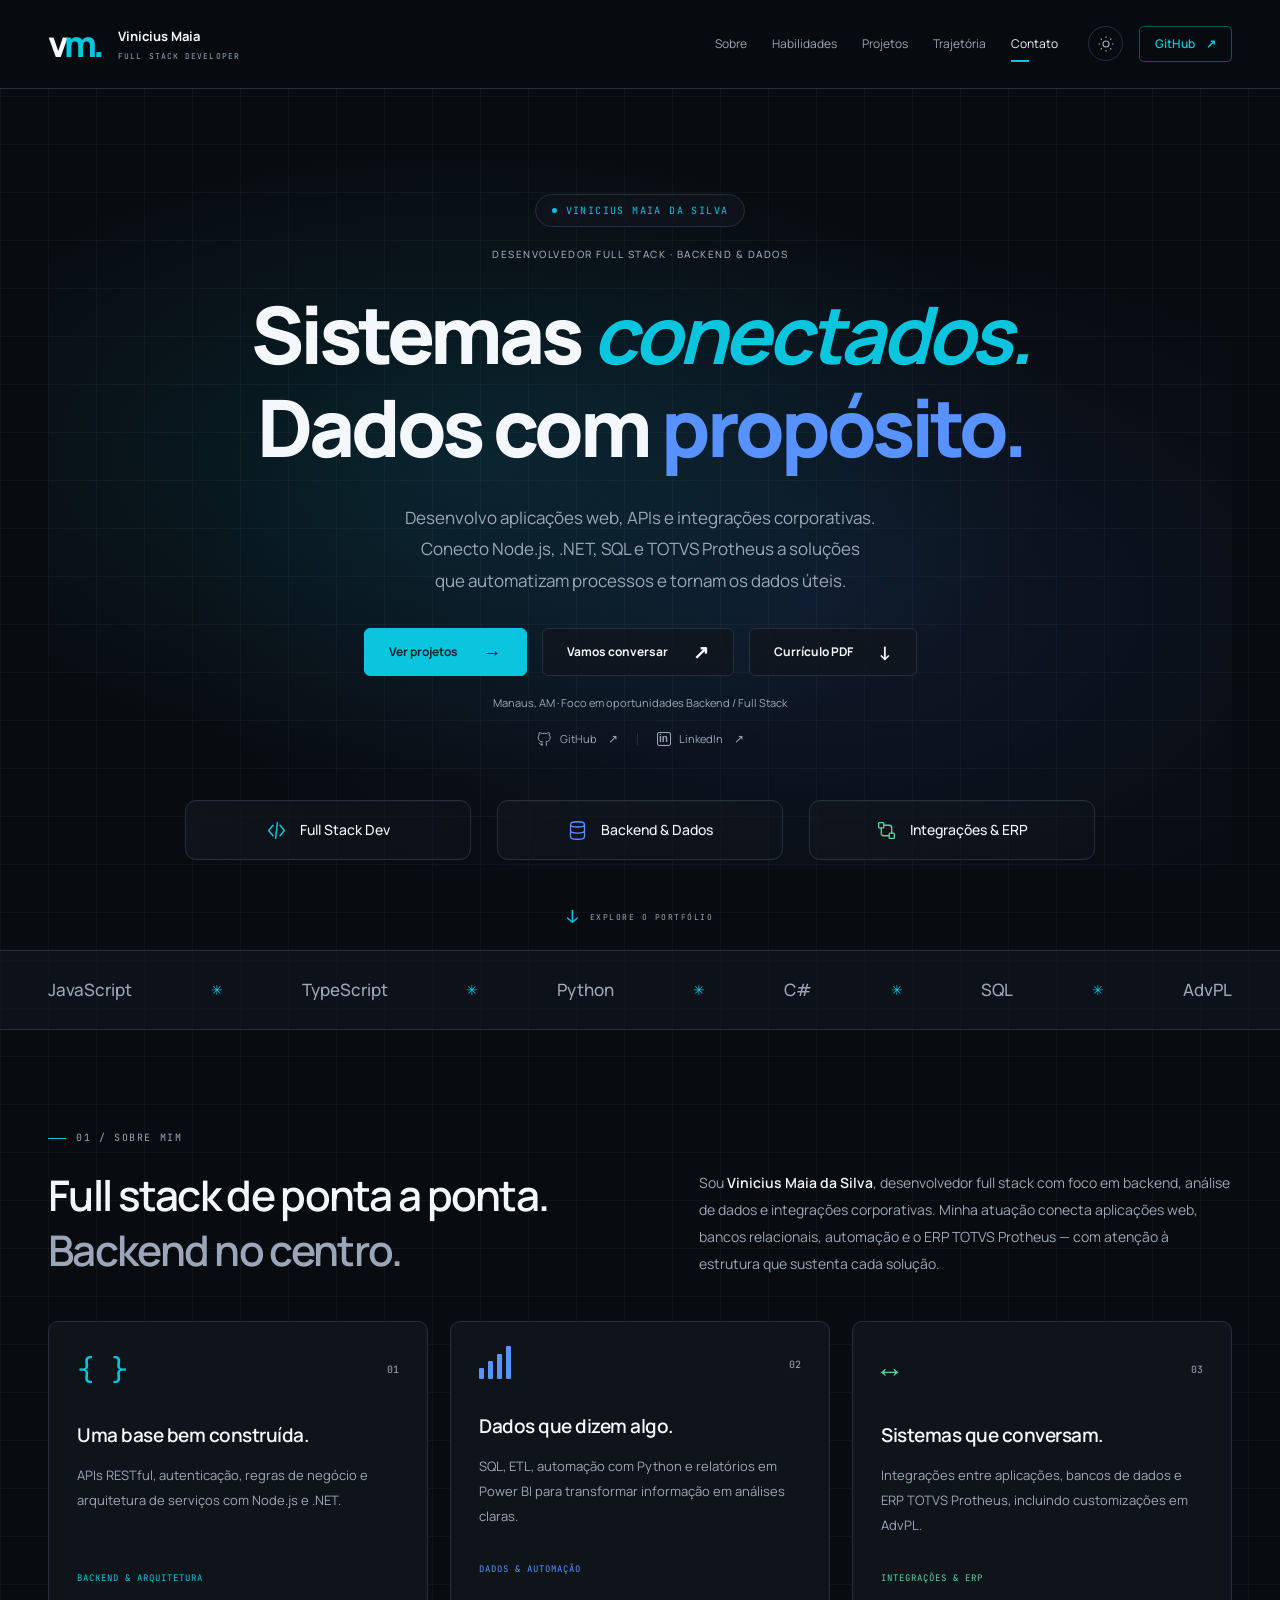
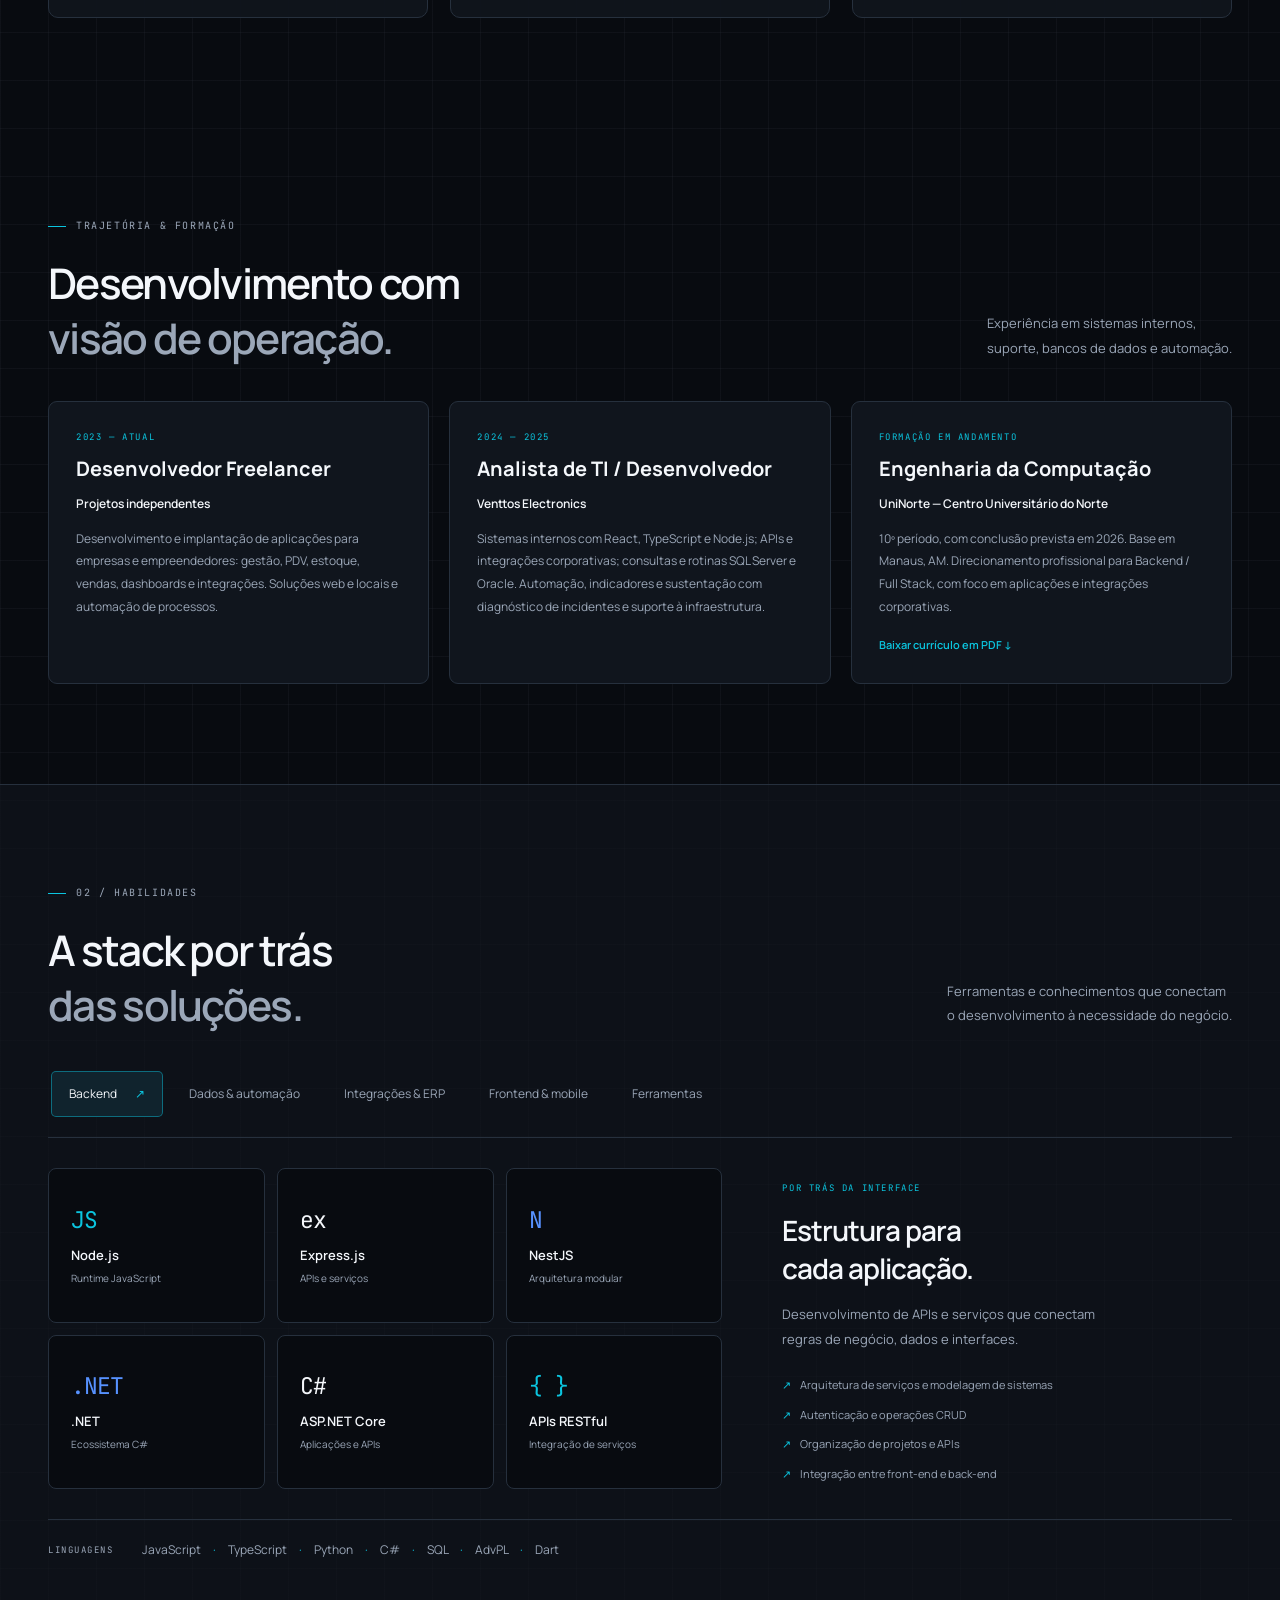
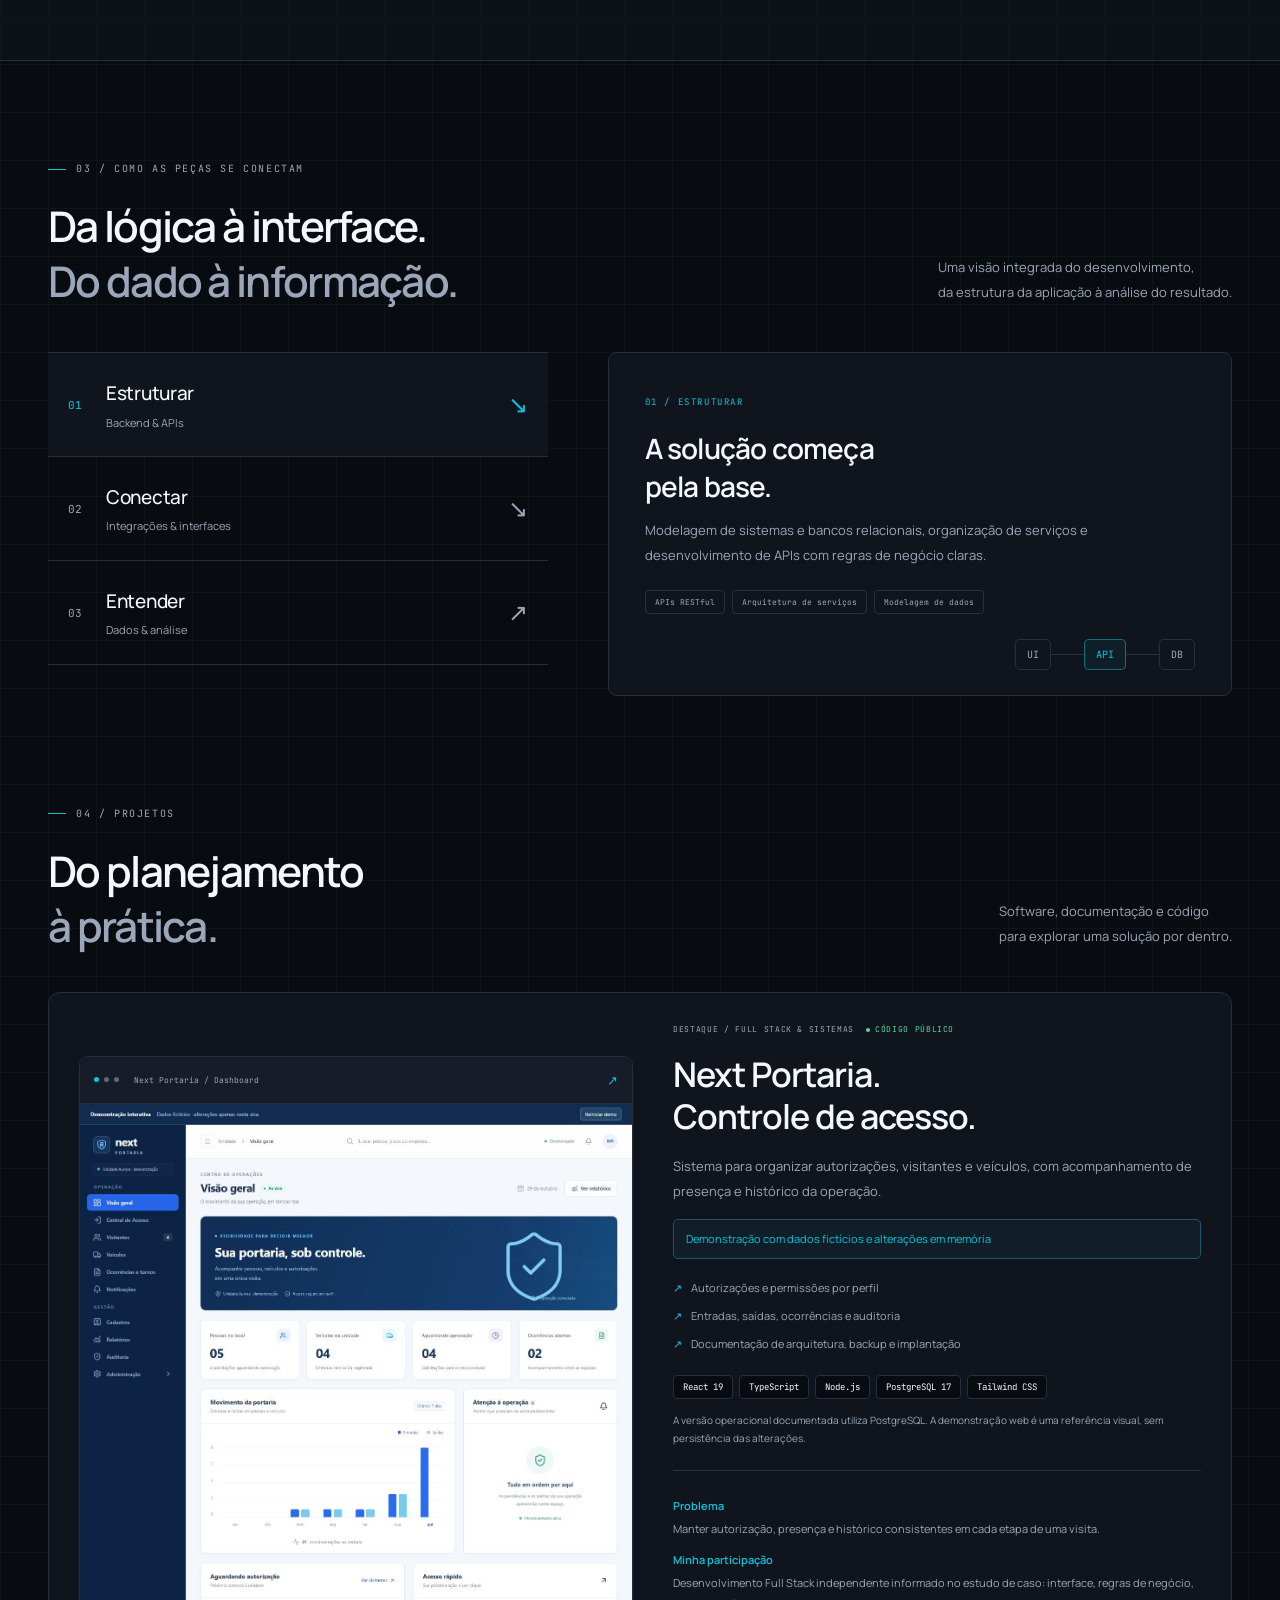
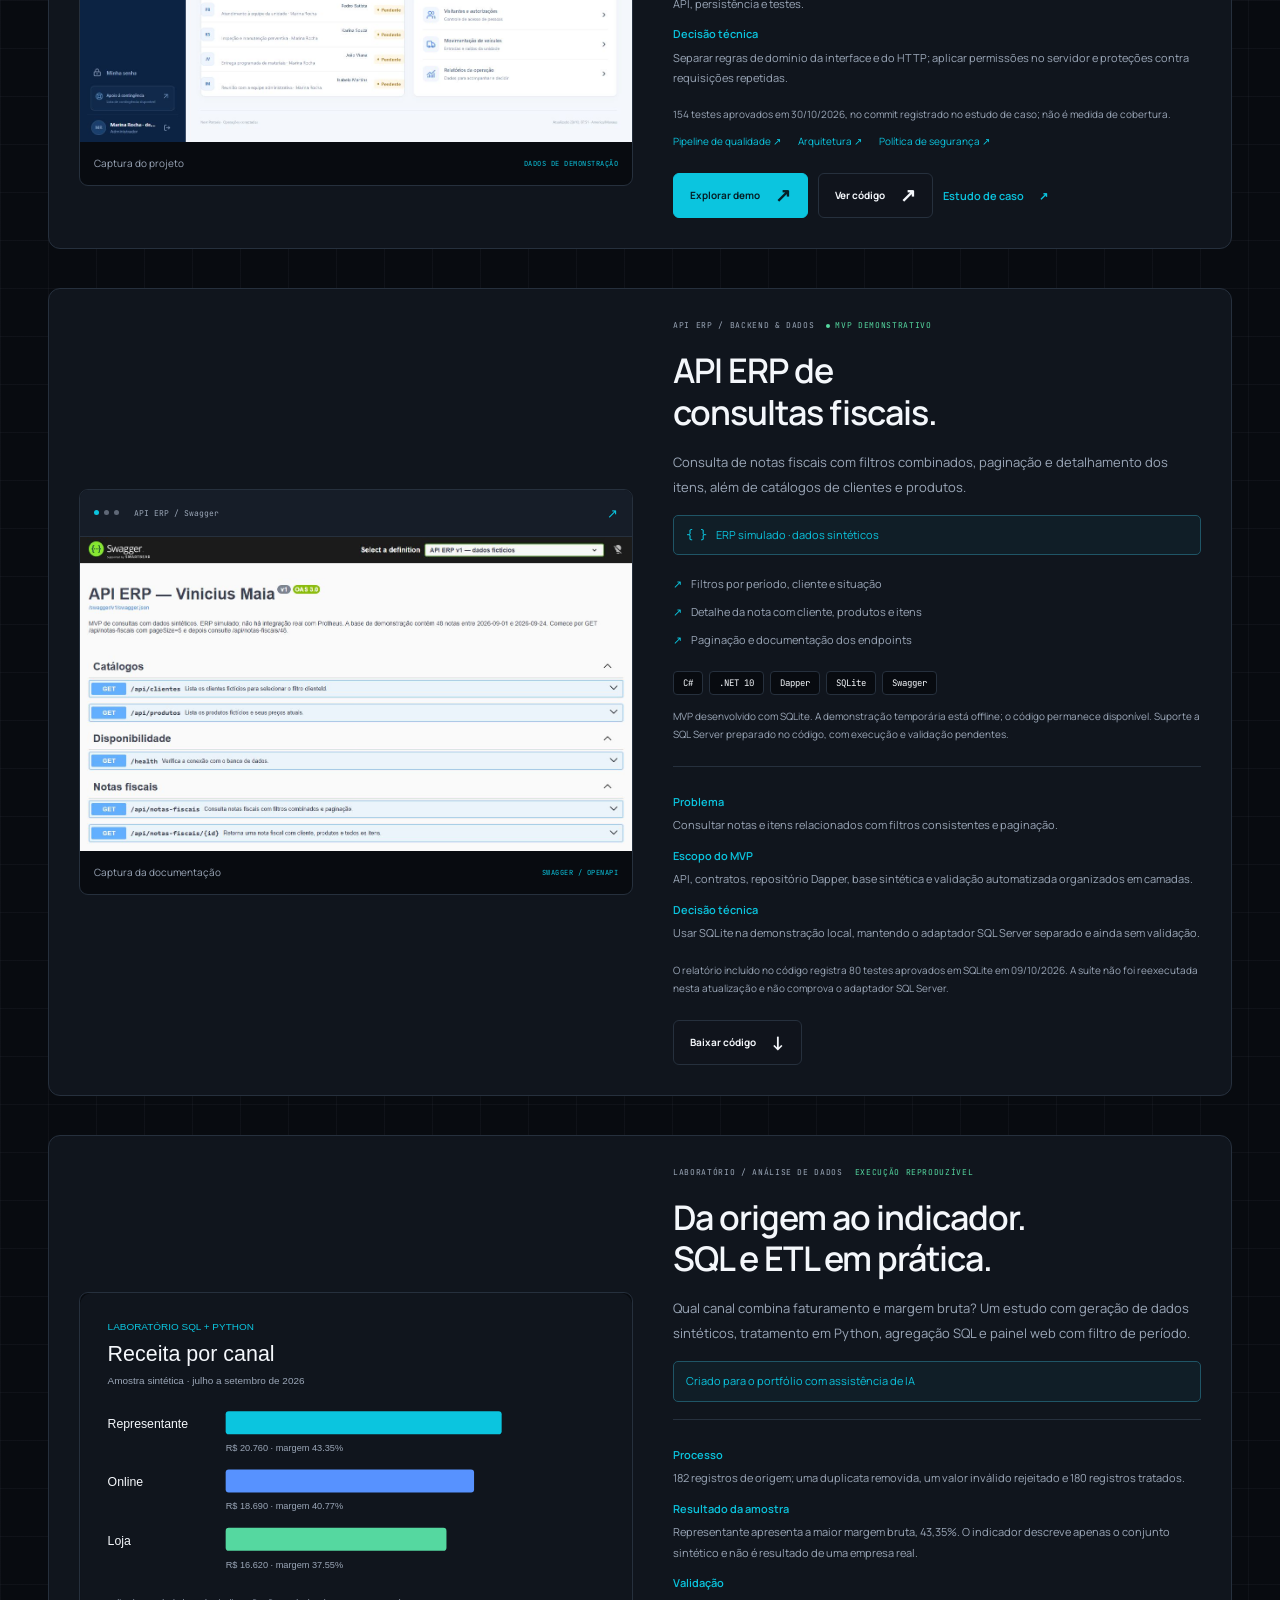
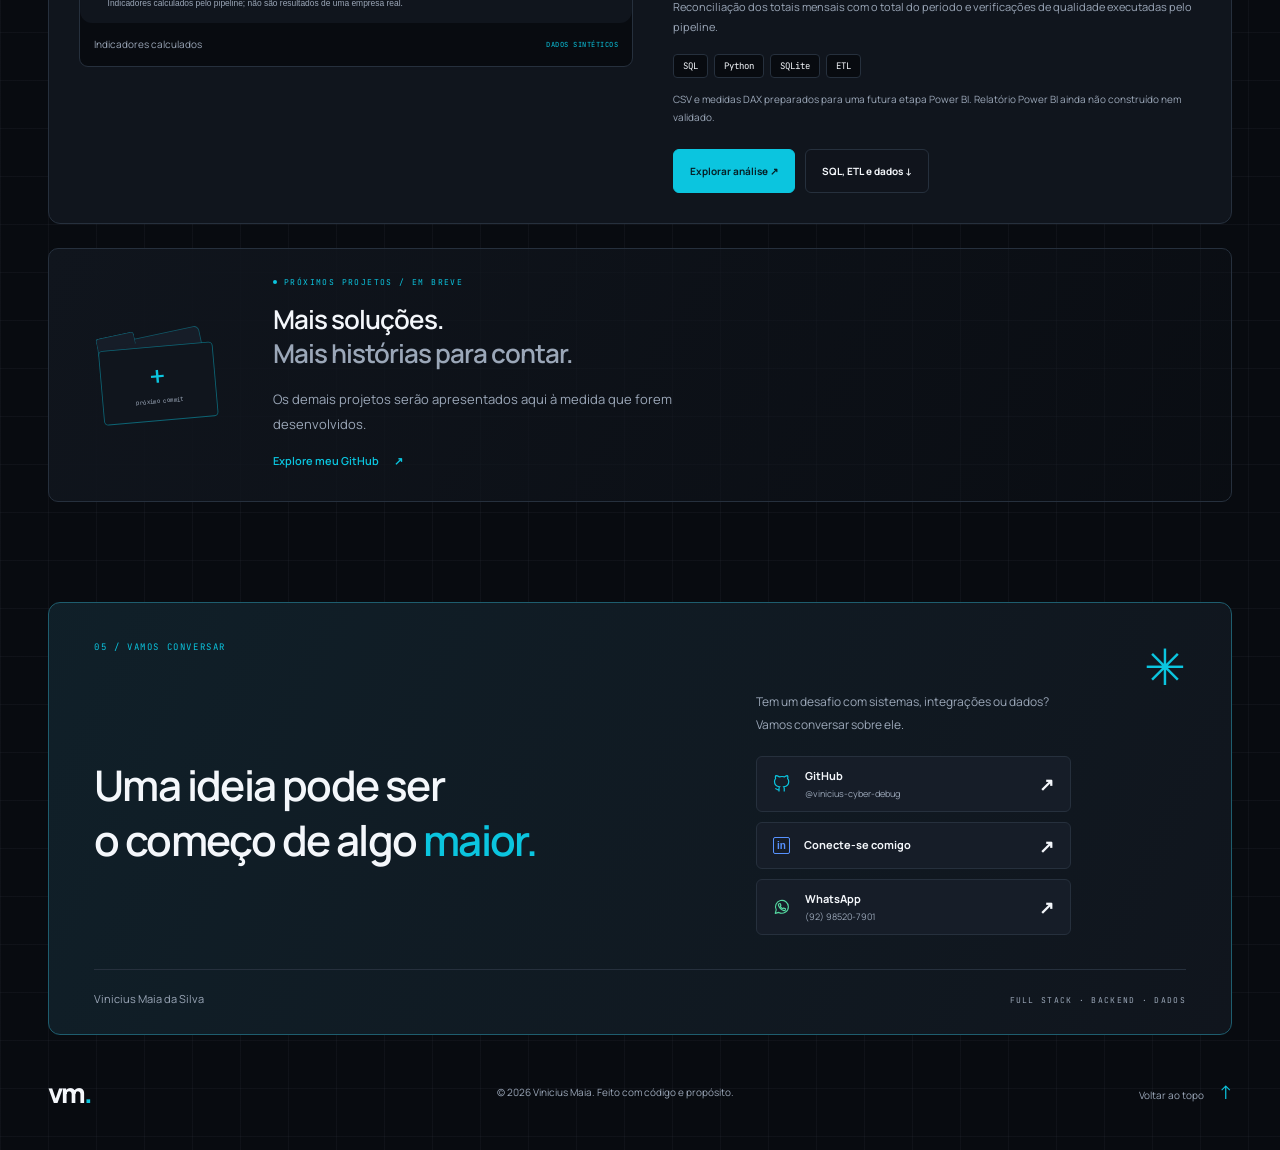
==== index.html @ 98445a64 "Publica portfólio Backend e Full Stack com currículo e laboratório SQL" ====
<!doctype html>
<html lang="pt-BR" data-theme="dark">
<head>
  <meta charset="utf-8">
  <meta name="viewport" content="width=device-width, initial-scale=1">
  <meta name="theme-color" content="#080b10">
  <meta name="description" content="Vinicius Maia da Silva — desenvolvedor full stack com foco em backend, análise de dados, automação e integração com TOTVS Protheus.">
  <meta property="og:title" content="Vinicius Maia — Full Stack, Backend & Dados">
  <meta property="og:description" content="Backend sólido. Dados com propósito. Conheça minhas habilidades em desenvolvimento, automação e integração de sistemas.">
  <meta property="og:type" content="website">
  <title>Vinicius Maia — Full Stack & Dados</title>
  <link rel="icon" type="image/svg+xml" href="favicon.svg">
  <link rel="stylesheet" href="styles.css">
  <script src="app.js" defer></script>
</head>
<body>
  <a class="skip-link" href="#conteudo">Pular para o conteúdo</a>
  <header class="header">
    <div class="header-inner container">
      <a href="#inicio" class="brand" aria-label="Vinicius Maia — início"><span class="brand-mark">v<span>m</span><i>.</i></span><span class="brand-text">Vinicius Maia<span>FULL STACK DEVELOPER</span></span></a>
      <nav id="navigation" class="nav" aria-label="Navegação principal">
        <a href="#sobre">Sobre</a><a href="#habilidades">Habilidades</a><a href="#projetos">Projetos</a><a href="#trajetoria">Trajetória</a><a href="#contato">Contato</a>
      </nav>
      <div class="header-actions">
        <button class="theme-toggle" id="theme-toggle" aria-label="Ativar tema claro" title="Alternar tema"><svg viewBox="0 0 24 24" fill="none" stroke="currentColor" stroke-width="1.5" aria-hidden="true"><circle cx="12" cy="12" r="4"/><path d="M12 2v2m0 16v2M2 12h2m16 0h2M4.93 4.93l1.42 1.42m11.3 11.3 1.42 1.42M4.93 19.07l1.42-1.42m11.3-11.3 1.42-1.42"/></svg></button>
        <a href="https://github.com/vinicius-cyber-debug" class="header-contact" target="_blank" rel="noopener noreferrer">GitHub <span aria-hidden="true">↗</span></a>
        <button id="menu-toggle" class="menu-toggle" aria-label="Abrir menu" aria-controls="navigation" aria-expanded="false"><span></span><span></span></button>
      </div>
    </div>
  </header>
  <main id="conteudo">
    <section id="inicio" class="hero container">
      <div class="hero-glow" aria-hidden="true"></div>
      <div class="hero-copy">
        <p class="hero-badge"><span class="status-dot"></span> VINICIUS MAIA DA SILVA</p>
        <p class="hero-role">DESENVOLVEDOR FULL STACK · BACKEND & DADOS</p>
        <h1>Sistemas <em>conectados.</em><br>Dados com <span>propósito.</span></h1>
        <p class="hero-description">Desenvolvo aplicações web, APIs e integrações corporativas.<br class="desktop-break"> Conecto Node.js, .NET, SQL e TOTVS Protheus a soluções<br class="desktop-break"> que automatizam processos e tornam os dados úteis.</p>
        <div class="hero-buttons"><a href="#projetos" class="button button-primary">Ver projetos <span aria-hidden="true">→</span></a><a href="#contato" class="button button-outline">Vamos conversar <span aria-hidden="true">↗</span></a><a href="assets/cv/curriculo-vinicius-maia.pdf" class="button button-outline" download>Currículo PDF <span aria-hidden="true">↓</span></a></div>
        <p class="career-location">Manaus, AM · Foco em oportunidades Backend / Full Stack</p><div class="hero-socials"><a href="https://github.com/vinicius-cyber-debug" target="_blank" rel="noopener noreferrer"><svg viewBox="0 0 24 24" fill="none" stroke="currentColor" stroke-width="1.6" aria-hidden="true"><path d="M9 20c-4 .8-4-2-6-2m12 4v-4c0-1-.2-1.8-.7-2.3 3.3-.4 6.7-1.6 6.7-7.1a5.5 5.5 0 0 0-1.5-3.8 5.1 5.1 0 0 0-.1-3.8s-1.2-.4-3.9 1.5a13.4 13.4 0 0 0-7 0C4.8.6 3.6 1 3.6 1a5.1 5.1 0 0 0-.1 3.8A5.5 5.5 0 0 0 2 8.6c0 5.5 3.4 6.7 6.7 7.1-.5.5-.7 1.3-.7 2.3v4"/></svg> GitHub <span aria-hidden="true">↗</span></a><i></i><a href="https://www.linkedin.com/in/viniciusmaia001/" target="_blank" rel="noopener noreferrer"><span class="social-linkedin" aria-hidden="true">in</span> LinkedIn <span aria-hidden="true">↗</span></a></div>
        <div class="hero-focus">
          <span><svg viewBox="0 0 24 24" fill="none" stroke="currentColor" stroke-width="1.7" stroke-linecap="round" stroke-linejoin="round" aria-hidden="true"><path d="m8 6-5 6 5 6m8-12 5 6-5 6m-3-15-2 18"/></svg> Full Stack Dev</span>
          <span><svg viewBox="0 0 24 24" fill="none" stroke="currentColor" stroke-width="1.5" aria-hidden="true"><ellipse cx="12" cy="5" rx="8" ry="3"/><path d="M4 5v7c0 4 16 4 16 0V5M4 12v7c0 4 16 4 16 0v-7"/></svg> Backend & Dados</span>
          <span><svg viewBox="0 0 24 24" fill="none" stroke="currentColor" stroke-width="1.5" stroke-linecap="round" stroke-linejoin="round" aria-hidden="true"><rect x="3" y="3" width="6" height="6" rx="1"/><rect x="15" y="15" width="6" height="6" rx="1"/><path d="M9 6h6a3 3 0 0 1 3 3v6M15 18H9a3 3 0 0 1-3-3V9"/></svg> Integrações & ERP</span>
        </div>
      </div>
      <a href="#sobre" class="scroll-cue"><span aria-hidden="true">↓</span> EXPLORE O PORTFÓLIO</a>
    </section>
    <div class="tech-ribbon"><div class="container"><span>JavaScript</span><b>✳</b><span>TypeScript</span><b>✳</b><span>Python</span><b>✳</b><span>C#</span><b>✳</b><span>SQL</span><b>✳</b><span>AdvPL</span></div></div>
    <section id="sobre" class="section container about">
      <div class="section-heading"><p class="eyebrow section-number">01 / SOBRE MIM</p><div class="about-heading"><h2>Full stack de ponta a ponta.<br><span>Backend no centro.</span></h2><p>Sou <strong>Vinicius Maia da Silva</strong>, desenvolvedor full stack com foco em backend, análise de dados e integrações corporativas. Minha atuação conecta aplicações web, bancos relacionais, automação e o ERP TOTVS Protheus — com atenção à estrutura que sustenta cada solução.</p></div></div>
      <div class="focus-grid">
        <article class="focus-card"><div class="focus-top"><span class="focus-icon">{ }</span><span>01</span></div><h3>Uma base bem construída.</h3><p>APIs RESTful, autenticação, regras de negócio e arquitetura de serviços com Node.js e .NET.</p><span class="focus-tag">BACKEND & ARQUITETURA</span></article>
        <article class="focus-card"><div class="focus-top"><span class="focus-icon chart-icon"><i></i><i></i><i></i><i></i></span><span>02</span></div><h3>Dados que dizem algo.</h3><p>SQL, ETL, automação com Python e relatórios em Power BI para transformar informação em análises claras.</p><span class="focus-tag">DADOS & AUTOMAÇÃO</span></article>
        <article class="focus-card"><div class="focus-top"><span class="focus-icon">↔</span><span>03</span></div><h3>Sistemas que conversam.</h3><p>Integrações entre aplicações, bancos de dados e ERP TOTVS Protheus, incluindo customizações em AdvPL.</p><span class="focus-tag">INTEGRAÇÕES & ERP</span></article>
      </div>
    </section>

    <section id="trajetoria" class="section container">
      <div class="section-heading heading-inline"><div><p class="eyebrow section-number">TRAJETÓRIA & FORMAÇÃO</p><h2>Desenvolvimento com<br><span>visão de operação.</span></h2></div><p>Experiência em sistemas internos,<br class="desktop-break"> suporte, bancos de dados e automação.</p></div>
      <div class="career-grid">
        <article class="career-card"><p class="eyebrow">2023 — ATUAL</p><h3>Desenvolvedor Freelancer</h3><p class="career-company">Projetos independentes</p><p>Desenvolvimento e implantação de aplicações para empresas e empreendedores: gestão, PDV, estoque, vendas, dashboards e integrações. Soluções web e locais e automação de processos.</p></article>
        <article class="career-card"><p class="eyebrow">2024 — 2025</p><h3>Analista de TI / Desenvolvedor</h3><p class="career-company">Venttos Electronics</p><p>Sistemas internos com React, TypeScript e Node.js; APIs e integrações corporativas; consultas e rotinas SQL Server e Oracle. Automação, indicadores e sustentação com diagnóstico de incidentes e suporte à infraestrutura.</p></article>
        <article class="career-card"><p class="eyebrow">FORMAÇÃO EM ANDAMENTO</p><h3>Engenharia da Computação</h3><p class="career-company">UniNorte — Centro Universitário do Norte</p><p>10º período, com conclusão prevista em 2026. Base em Manaus, AM. Direcionamento profissional para Backend / Full Stack, com foco em aplicações e integrações corporativas.</p><a class="project-github" href="assets/cv/curriculo-vinicius-maia.pdf" download>Baixar currículo em PDF ↓</a></article>
      </div>
    </section>
    <section id="habilidades" class="section skills-section">
      <div class="container">
        <div class="section-heading heading-inline"><div><p class="eyebrow section-number">02 / HABILIDADES</p><h2>A stack por trás<br><span>das soluções.</span></h2></div><p>Ferramentas e conhecimentos que conectam<br class="desktop-break"> o desenvolvimento à necessidade do negócio.</p></div>
        <div class="skills-tabs" role="tablist" aria-label="Áreas de conhecimento"><button id="tab-backend" role="tab" aria-selected="true" aria-controls="skill-panel" data-category="backend" tabindex="0">Backend <span>↗</span></button><button id="tab-dados" role="tab" aria-selected="false" aria-controls="skill-panel" data-category="dados" tabindex="-1">Dados & automação</button><button id="tab-integracoes" role="tab" aria-selected="false" aria-controls="skill-panel" data-category="integracoes" tabindex="-1">Integrações & ERP</button><button id="tab-interfaces" role="tab" aria-selected="false" aria-controls="skill-panel" data-category="interfaces" tabindex="-1">Frontend & mobile</button><button id="tab-ferramentas" role="tab" aria-selected="false" aria-controls="skill-panel" data-category="ferramentas" tabindex="-1">Ferramentas</button></div>
        <div id="skill-panel" class="skill-panel" role="tabpanel" tabindex="0" aria-labelledby="tab-backend">
          <div class="skill-tiles" id="skill-tiles"><div class="skill-tile"><span class="skill-symbol green">JS</span><strong>Node.js</strong><span>Runtime JavaScript</span></div><div class="skill-tile"><span class="skill-symbol">ex</span><strong>Express.js</strong><span>APIs e serviços</span></div><div class="skill-tile"><span class="skill-symbol purple">N</span><strong>NestJS</strong><span>Arquitetura modular</span></div><div class="skill-tile"><span class="skill-symbol purple">.NET</span><strong>.NET</strong><span>Ecossistema C#</span></div><div class="skill-tile"><span class="skill-symbol">C#</span><strong>ASP.NET Core</strong><span>Aplicações e APIs</span></div><div class="skill-tile"><span class="skill-symbol green">{ }</span><strong>APIs RESTful</strong><span>Integração de serviços</span></div></div>
          <aside class="skill-detail"><span id="skill-kicker" class="eyebrow">POR TRÁS DA INTERFACE</span><h3 id="skill-title">Estrutura para<br>cada aplicação.</h3><p id="skill-description">Desenvolvimento de APIs e serviços que conectam regras de negócio, dados e interfaces.</p><ul id="skill-points"><li>Arquitetura de serviços e modelagem de sistemas</li><li>Autenticação e operações CRUD</li><li>Organização de projetos e APIs</li><li>Integração entre front-end e back-end</li></ul></aside>
        </div>
        <div class="languages"><span>LINGUAGENS</span><p>JavaScript <i>·</i> TypeScript <i>·</i> Python <i>·</i> C# <i>·</i> SQL <i>·</i> AdvPL <i>·</i> Dart</p></div>
      </div>
    </section>
    <section class="section container approach" id="abordagem">
      <div class="section-heading heading-inline"><div><p class="eyebrow section-number">03 / COMO AS PEÇAS SE CONECTAM</p><h2>Da lógica à interface.<br><span>Do dado à informação.</span></h2></div><p>Uma visão integrada do desenvolvimento,<br class="desktop-break"> da estrutura da aplicação à análise do resultado.</p></div>
      <div class="approach-layout"><div class="flow" aria-label="Explore as etapas de uma solução"><button class="flow-step active" data-step="0" aria-pressed="true"><span class="flow-index">01</span><span><strong>Estruturar</strong><small>Backend & APIs</small></span><span class="flow-arrow">↘</span></button><button class="flow-step" data-step="1" aria-pressed="false"><span class="flow-index">02</span><span><strong>Conectar</strong><small>Integrações & interfaces</small></span><span class="flow-arrow">↘</span></button><button class="flow-step" data-step="2" aria-pressed="false"><span class="flow-index">03</span><span><strong>Entender</strong><small>Dados & análise</small></span><span class="flow-arrow">↗</span></button></div><div class="flow-detail" aria-live="polite"><span id="flow-label" class="eyebrow">01 / ESTRUTURAR</span><h3 id="flow-title">A solução começa<br>pela base.</h3><p id="flow-description">Modelagem de sistemas e bancos relacionais, organização de serviços e desenvolvimento de APIs com regras de negócio claras.</p><div class="flow-tags" id="flow-tags"><span>APIs RESTful</span><span>Arquitetura de serviços</span><span>Modelagem de dados</span></div><div class="flow-decoration" aria-hidden="true"><span>UI</span><i></i><span class="highlight">API</span><i></i><span>DB</span></div></div></div>
    </section>
    <section id="projetos" class="section container projects">
      <div class="section-heading heading-inline"><div><p class="eyebrow section-number">04 / PROJETOS</p><h2>Do planejamento<br><span>à prática.</span></h2></div><p>Software, documentação e código<br class="desktop-break"> para explorar uma solução por dentro.</p></div>

      <article class="featured-project" aria-labelledby="portaria-project-title">
        <figure class="project-preview">
          <div class="preview-browser" aria-hidden="true"><span><i></i><i></i><i></i></span><small>Next Portaria / Dashboard</small><b>↗</b></div>
          <a href="https://vinicius-cyber-debug.github.io/Next-Portaria/" target="_blank" rel="noopener noreferrer" aria-label="Explorar demonstração do Next Portaria"><img src="assets/projects/next-portaria.jpg" alt="Dashboard do Next Portaria com indicadores e registros fictícios de demonstração." loading="lazy"></a>
          <figcaption>Captura do projeto <span>DADOS DE DEMONSTRAÇÃO</span></figcaption>
        </figure>
        <div class="featured-project-content">
          <div class="project-meta"><span>DESTAQUE / FULL STACK & SISTEMAS</span><span class="project-status"><i></i> CÓDIGO PÚBLICO</span></div>
          <h3 id="portaria-project-title">Next Portaria.<br>Controle de acesso.</h3>
          <p class="project-description">Sistema para organizar autorizações, visitantes e veículos, com acompanhamento de presença e histórico da operação.</p>
          <p class="project-demo-label">Demonstração com dados fictícios e alterações em memória</p>
          <ul class="project-features"><li>Autorizações e permissões por perfil</li><li>Entradas, saídas, ocorrências e auditoria</li><li>Documentação de arquitetura, backup e implantação</li></ul>
          <div class="project-stack" aria-label="Tecnologias do Next Portaria"><span>React 19</span><span>TypeScript</span><span>Node.js</span><span>PostgreSQL 17</span><span>Tailwind CSS</span></div>
          <p class="project-database-note">A versão operacional documentada utiliza PostgreSQL. A demonstração web é uma referência visual, sem persistência das alterações.</p>
          <dl class="project-evidence"><dt>Problema</dt><dd>Manter autorização, presença e histórico consistentes em cada etapa de uma visita.</dd><dt>Minha participação</dt><dd>Desenvolvimento Full Stack independente informado no estudo de caso: interface, regras de negócio, API, persistência e testes.</dd><dt>Decisão técnica</dt><dd>Separar regras de domínio da interface e do HTTP; aplicar permissões no servidor e proteções contra requisições repetidas.</dd></dl><div class="quality-links"><span>154 testes aprovados em 30/10/2026, no commit registrado no estudo de caso; não é medida de cobertura.</span><a href="https://github.com/vinicius-cyber-debug/Next-Portaria/actions/workflows/quality.yml" target="_blank" rel="noopener noreferrer">Pipeline de qualidade ↗</a><a href="https://github.com/vinicius-cyber-debug/Next-Portaria/blob/main/docs/ARQUITETURA.md" target="_blank" rel="noopener noreferrer">Arquitetura ↗</a><a href="https://github.com/vinicius-cyber-debug/Next-Portaria/blob/main/SECURITY.md" target="_blank" rel="noopener noreferrer">Política de segurança ↗</a></div><div class="project-actions"><a class="button button-primary" href="https://vinicius-cyber-debug.github.io/Next-Portaria/" target="_blank" rel="noopener noreferrer">Explorar demo <span aria-hidden="true">↗</span></a><a class="button button-outline" href="https://github.com/vinicius-cyber-debug/Next-Portaria" target="_blank" rel="noopener noreferrer">Ver código <span aria-hidden="true">↗</span></a><a class="project-github" href="https://github.com/vinicius-cyber-debug/Next-Portaria/blob/main/docs/ESTUDO-DE-CASO.md" target="_blank" rel="noopener noreferrer">Estudo de caso <span aria-hidden="true">↗</span></a></div>
        </div>
      </article>
      <article class="featured-project" aria-labelledby="erp-project-title">
        <figure class="project-preview">
          <div class="preview-browser" aria-hidden="true"><span><i></i><i></i><i></i></span><small>API ERP / Swagger</small><b>↗</b></div>
          <div><img src="assets/projects/api-erp-swagger.jpg" alt="Documentação real da API ERP de Vinicius Maia, com endpoints de catálogos, disponibilidade e notas fiscais." width="1265" height="734" loading="lazy"></div>
          <figcaption>Captura da documentação <span>SWAGGER / OPENAPI</span></figcaption>
        </figure>
        <div class="featured-project-content">
          <div class="project-meta"><span>API ERP / BACKEND & DADOS</span><span class="project-status"><i></i> MVP DEMONSTRATIVO</span></div>
          <h3 id="erp-project-title">API ERP de<br>consultas fiscais.</h3>
          <p class="project-description">Consulta de notas fiscais com filtros combinados, paginação e detalhamento dos itens, além de catálogos de clientes e produtos.</p>
          <p class="project-demo-label"><span aria-hidden="true">{ }</span> ERP simulado · dados sintéticos</p>
          <ul class="project-features"><li>Filtros por período, cliente e situação</li><li>Detalhe da nota com cliente, produtos e itens</li><li>Paginação e documentação dos endpoints</li></ul>
          <div class="project-stack" aria-label="Tecnologias do projeto"><span>C#</span><span>.NET 10</span><span>Dapper</span><span>SQLite</span><span>Swagger</span></div>
          <p class="project-database-note">MVP desenvolvido com SQLite. A demonstração temporária está offline; o código permanece disponível. Suporte a SQL Server preparado no código, com execução e validação pendentes.</p>
          <dl class="project-evidence"><dt>Problema</dt><dd>Consultar notas e itens relacionados com filtros consistentes e paginação.</dd><dt>Escopo do MVP</dt><dd>API, contratos, repositório Dapper, base sintética e validação automatizada organizados em camadas.</dd><dt>Decisão técnica</dt><dd>Usar SQLite na demonstração local, mantendo o adaptador SQL Server separado e ainda sem validação.</dd></dl><p class="project-database-note">O relatório incluído no código registra 80 testes aprovados em SQLite em 09/10/2026. A suíte não foi reexecutada nesta atualização e não comprova o adaptador SQL Server.</p><div class="project-actions"><a class="button button-outline" href="assets/projects/api-erp-codigo.zip" download="api-erp-vinicius-maia.zip">Baixar código <span aria-hidden="true">↓</span></a></div>
        </div>
      </article>

      <article class="featured-project" aria-labelledby="data-project-title">
        <figure class="project-preview"><img src="assets/projects/data-case.svg" alt="Gráfico calculado pelo pipeline SQL e Python com receitas por canal em uma amostra sintética." loading="lazy"><figcaption>Indicadores calculados <span>DADOS SINTÉTICOS</span></figcaption></figure>
        <div class="featured-project-content"><div class="project-meta"><span>LABORATÓRIO / ANÁLISE DE DADOS</span><span class="project-status">EXECUÇÃO REPRODUZÍVEL</span></div><h3 id="data-project-title">Da origem ao indicador.<br>SQL e ETL em prática.</h3><p class="project-description">Qual canal combina faturamento e margem bruta? Um estudo com geração de dados sintéticos, tratamento em Python, agregação SQL e painel web com filtro de período.</p><p class="project-demo-label">Criado para o portfólio com assistência de IA</p><dl class="project-evidence"><dt>Processo</dt><dd>182 registros de origem; uma duplicata removida, um valor inválido rejeitado e 180 registros tratados.</dd><dt>Resultado da amostra</dt><dd>Representante apresenta a maior margem bruta, 43,35%. O indicador descreve apenas o conjunto sintético e não é resultado de uma empresa real.</dd><dt>Validação</dt><dd>Reconciliação dos totais mensais com o total do período e verificações de qualidade executadas pelo pipeline.</dd></dl><div class="project-stack"><span>SQL</span><span>Python</span><span>SQLite</span><span>ETL</span></div><p class="project-database-note">CSV e medidas DAX preparados para uma futura etapa Power BI. Relatório Power BI ainda não construído nem validado.</p><div class="project-actions"><a class="button button-primary" href="projetos/analise-dados.html">Explorar análise ↗</a><a class="button button-outline" href="assets/projects/laboratorio-dados.zip" download>SQL, ETL e dados ↓</a></div></div>
      </article>
      <div class="projects-empty projects-next"><div class="project-art" aria-hidden="true"><span class="folder-back"></span><span class="folder-front"><b>+</b><small>próximo commit</small></span></div><div class="project-message"><span class="coming-soon"><i></i> PRÓXIMOS PROJETOS / EM BREVE</span><h2>Mais soluções.<br><span>Mais histórias para contar.</span></h2><p>Os demais projetos serão apresentados aqui à medida que forem desenvolvidos.</p><a class="project-github" href="https://github.com/vinicius-cyber-debug" target="_blank" rel="noopener noreferrer">Explore meu GitHub <span aria-hidden="true">↗</span></a></div></div>
    </section>
    <section id="contato" class="contact-section container">
      <div class="contact-top"><p class="eyebrow">05 / VAMOS CONVERSAR</p><span class="contact-spark" aria-hidden="true">✳</span></div>
      <div class="contact-content">
        <h2>Uma ideia pode ser<br>o começo de algo <em>maior.</em></h2>
        <div class="contact-details">
          <p>Tem um desafio com sistemas, integrações ou dados?<br>Vamos conversar sobre ele.</p>
          <div class="contact-links">
            <a href="https://github.com/vinicius-cyber-debug" target="_blank" rel="noopener noreferrer" class="button contact-button github-button"><svg viewBox="0 0 24 24" fill="none" stroke="currentColor" stroke-width="1.6" aria-hidden="true"><path d="M9 20c-4 .8-4-2-6-2m12 4v-4c0-1-.2-1.8-.7-2.3 3.3-.4 6.7-1.6 6.7-7.1a5.5 5.5 0 0 0-1.5-3.8 5.1 5.1 0 0 0-.1-3.8s-1.2-.4-3.9 1.5a13.4 13.4 0 0 0-7 0C4.8.6 3.6 1 3.6 1a5.1 5.1 0 0 0-.1 3.8A5.5 5.5 0 0 0 2 8.6c0 5.5 3.4 6.7 6.7 7.1-.5.5-.7 1.3-.7 2.3v4"/></svg><span>GitHub <small>@vinicius-cyber-debug</small></span><span aria-hidden="true">↗</span></a>
            <a href="https://www.linkedin.com/in/viniciusmaia001/" target="_blank" rel="noopener noreferrer" class="button contact-button"><span class="linkedin-icon" aria-hidden="true">in</span> Conecte-se comigo <span aria-hidden="true">↗</span></a>
            <a href="https://wa.me/5592985207901" target="_blank" rel="noopener noreferrer" class="button contact-button whatsapp-button" aria-label="Conversar no WhatsApp com Vinicius Maia, número (92) 98520-7901">
              <svg class="whatsapp-icon" viewBox="0 0 24 24" fill="none" stroke="currentColor" stroke-width="1.5" stroke-linecap="round" stroke-linejoin="round" aria-hidden="true"><path d="M20.5 11.7a8.6 8.6 0 0 1-12.8 7.5L3 20.5l1.3-4.7a8.6 8.6 0 1 1 16.2-4.1Z"/><path d="m8.1 7.6 1.4-.3 1.1 2.5-.9 1.1a7 7 0 0 0 3.4 3.4l1.1-.9 2.5 1.1-.3 1.4c-.2.8-1 1.1-1.8.9a10.6 10.6 0 0 1-7.4-7.4c-.2-.8.1-1.6.9-1.8Z"/></svg>
              <span class="whatsapp-label">WhatsApp<small>(92) 98520-7901</small></span><span aria-hidden="true">↗</span>
            </a>
          </div>
        </div>
      </div>
      <div class="contact-bottom"><span>Vinicius Maia da Silva</span><span>FULL STACK · BACKEND · DADOS</span></div>
    </section>
  </main>
  <footer class="footer container"><a href="#inicio" class="footer-brand">vm<span>.</span></a><p>© <span id="year">2026</span> Vinicius Maia. Feito com código e propósito.</p><a href="#inicio" class="back-to-top">Voltar ao topo <span aria-hidden="true">↑</span></a></footer>
</body>
</html>
---- styles.css ----
@font-face{font-family:Manrope;src:url('assets/fonts/manrope-latin-variable.woff2') format('woff2');font-weight:400 800;font-style:normal;font-display:swap}
@font-face{font-family:'JetBrains Mono';src:url('assets/fonts/jetbrains-mono-latin-variable.woff2') format('woff2');font-weight:400 500;font-style:normal;font-display:swap}

:root{--bg:#080b10;--surface:#10151d;--surface-2:#161d28;--text:#f4f7fb;--muted:#9ba7b8;--line:#26303d;--accent:#0bc5df;--blue:#5792ff;--green:#55d8a0;--header:rgba(8,11,16,.91);--grid:rgba(143,159,181,.055);--mono:'JetBrains Mono',Consolas,monospace;--font:Manrope,'Segoe UI',sans-serif}
html[data-theme=light]{--bg:#f4f7fb;--surface:#fff;--surface-2:#eaf0f7;--text:#132034;--muted:#5b6b7d;--line:#d3deeb;--accent:#00798f;--blue:#386aca;--green:#238158;--header:rgba(244,247,251,.94);--grid:rgba(42,63,92,.055)}
*{box-sizing:border-box}
html{scroll-behavior:smooth;scroll-padding-top:105px}
body{margin:0;background:var(--bg);color:var(--text);font-family:var(--font);font-size:15px;line-height:1.7;-webkit-font-smoothing:antialiased;background-image:linear-gradient(var(--grid) 1px,transparent 1px),linear-gradient(90deg,var(--grid) 1px,transparent 1px);background-size:48px 48px}
::selection{background:var(--accent);color:var(--bg)}
a{color:inherit;text-decoration:none}
button{font:inherit;color:inherit;cursor:pointer;border:0}
button,a{-webkit-tap-highlight-color:transparent}
button:focus-visible,a:focus-visible,[tabindex]:focus-visible{outline:2px solid var(--accent);outline-offset:5px}
svg{display:block;width:24px;height:24px;flex-shrink:0}
h1,h2,h3,p{margin-top:0}
.container{width:min(1200px,calc(100% - 96px));margin-inline:auto}
.skip-link{position:fixed;top:-70px;left:24px;z-index:1000;background:var(--accent);color:#062027;padding:12px 20px;border-radius:6px}
.skip-link:focus{top:12px}
html[data-theme=light] .skip-link{color:#fff}

.header{position:sticky;top:0;z-index:30;background:var(--header);backdrop-filter:blur(16px);border-bottom:1px solid var(--line)}
.header-inner{min-height:88px;display:flex;justify-content:space-between;align-items:center;gap:30px}
.brand{display:flex;align-items:center;gap:13px;flex-shrink:0}
.brand-mark{font-size:36px;letter-spacing:-4px;line-height:1;font-weight:800}
.brand-mark span,.brand-mark i{color:var(--accent)}
.brand-mark i{font-style:normal;letter-spacing:0}
.brand-text{font-size:13px;font-weight:700;line-height:1.4}
.brand-text span{display:block;color:var(--muted);font:8px var(--mono);letter-spacing:1.1px;margin-top:5px}
.nav{display:flex;gap:25px;align-items:center;margin-left:auto}
.nav a{font-size:12px;color:var(--muted);position:relative;padding:12px 0;transition:color .2s}
.nav a:hover,.nav a.active{color:var(--text)}
.nav a:after{content:'';position:absolute;bottom:4px;left:0;width:0;height:2px;background:var(--accent);transition:width .25s ease}
.nav a:hover:after,.nav a.active:after{width:18px}
.header-actions{display:flex;align-items:center;gap:16px}
.theme-toggle{height:35px;width:35px;display:grid;place-items:center;background:transparent;color:var(--muted);border:1px solid var(--line);border-radius:50%;transition:color .2s,border-color .2s}
.theme-toggle svg{width:18px;height:18px;transition:transform .3s}
.theme-toggle:hover{color:var(--accent);border-color:var(--accent)}
.theme-toggle:hover svg{transform:rotate(45deg)}
.header-contact{padding:7px 15px;color:var(--accent);font-size:12px;font-weight:600;border:1px solid color-mix(in srgb,var(--accent) 40%,transparent);border-radius:5px;white-space:nowrap;transition:background .25s}
.header-contact:hover{background:color-mix(in srgb,var(--accent) 9%,transparent)}
.header-contact span{display:inline-block;margin-left:9px;transition:transform .25s}
.header-contact:hover span{transform:translate(2px,-2px)}
.menu-toggle{display:none;background:transparent;padding:9px}
.menu-toggle span{width:22px;height:1.5px;background:var(--text);display:block;margin:6px 0;transition:transform .25s}

.hero{position:relative;display:flex;align-items:center;justify-content:center;min-height:790px;padding:105px 0 90px;text-align:center;isolation:isolate}
.hero-glow{position:absolute;z-index:-1;inset:70px 0 80px;background:radial-gradient(ellipse at 35% 42%,rgba(11,197,223,.12),transparent 55%),radial-gradient(ellipse at 65% 63%,rgba(57,112,213,.13),transparent 58%);pointer-events:none}
.hero-copy{width:100%;max-width:1100px}
.hero-badge{width:fit-content;display:flex;align-items:center;justify-content:center;gap:9px;font:10px var(--mono);letter-spacing:1.4px;margin:0 auto 19px;padding:9px 16px;border:1px solid var(--line);border-radius:100px;background:color-mix(in srgb,var(--surface) 80%,transparent);color:var(--accent)}
.status-dot{height:5px;width:5px;flex-shrink:0;border-radius:50%;background:var(--accent);box-shadow:0 0 12px #0bc5df55}
.hero-role{font-size:10px;letter-spacing:1.5px;font-weight:500;color:var(--muted);margin:0 0 25px}
h1{font-size:clamp(52px,6.2vw,86px);line-height:1.17;letter-spacing:-4px;font-weight:800;margin-bottom:28px}
h1 em{font-style:italic;color:var(--accent);font-weight:700}
h1>span{color:var(--blue)}
.hero-description{max-width:650px;font-size:17px;line-height:1.85;color:var(--muted);margin:0 auto 32px}
.hero-buttons{display:flex;justify-content:center;gap:15px;align-items:center}
.button{min-height:48px;display:inline-flex;align-items:center;justify-content:center;gap:25px;padding:13px 24px;font-size:12px;font-weight:700;border-radius:6px;transition:transform .25s cubic-bezier(.22,1,.36,1),background-color .25s,border-color .25s,box-shadow .25s}
.button:hover{transform:translateY(-3px)}
.button:active{transform:translateY(0) scale(.97)}
.button span[aria-hidden]{font-size:19px;line-height:1;transition:transform .25s}
.button:hover span[aria-hidden]{transform:translate(2px,-2px)}
.button-primary{background:var(--accent);color:#062027;border:1px solid var(--accent)}
.button-primary:hover{background:#27d4ea;box-shadow:0 8px 28px #0bc5df22}
html[data-theme=light] .button-primary{color:#fff}
html[data-theme=light] .button-primary:hover{background:#006d82}
.button-outline{background:color-mix(in srgb,var(--surface) 75%,transparent);border:1px solid var(--line);color:var(--text)}
.button-outline:hover{border-color:var(--accent)}
.hero-socials{display:flex;align-items:center;justify-content:center;gap:19px;margin:24px 0 51px;color:var(--muted)}
.hero-socials a{display:flex;align-items:center;gap:8px;font-size:11px;transition:color .25s}
.hero-socials a:hover{color:var(--accent)}
.hero-socials svg{width:15px;height:15px}
.hero-socials a>span[aria-hidden]:last-child{font-size:12px;margin-left:3px}
.hero-socials>i{height:12px;width:1px;background:var(--line)}
.social-linkedin{font:bold 10px Arial,sans-serif;border:1px solid currentColor;border-radius:2px;width:14px;height:14px;line-height:12px;text-align:center}
.hero-focus{display:grid;grid-template-columns:repeat(3,1fr);gap:26px;max-width:910px;margin:auto}
.hero-focus>span{display:flex;align-items:center;justify-content:center;gap:13px;padding:17px 19px;font-size:14px;font-weight:500;border:1px solid var(--line);background:linear-gradient(110deg,color-mix(in srgb,var(--surface) 80%,transparent),color-mix(in srgb,var(--surface) 45%,transparent));border-radius:11px;box-shadow:inset 0 1px 0 #ffffff04}
.hero-focus svg{width:21px;height:21px;color:var(--accent)}
.hero-focus>span:nth-child(2) svg{color:var(--blue)}
.hero-focus>span:nth-child(3) svg{color:var(--green)}
.scroll-cue{position:absolute;bottom:22px;left:50%;transform:translateX(-50%);display:flex;align-items:center;gap:10px;font:8px var(--mono);letter-spacing:1.5px;color:var(--muted);white-space:nowrap}
.scroll-cue span{font-size:18px;color:var(--accent)}
.tech-ribbon{border-block:1px solid var(--line);background:color-mix(in srgb,var(--surface) 70%,transparent)}
.tech-ribbon .container{display:flex;align-items:center;justify-content:space-between;gap:20px;min-height:78px}
.tech-ribbon span{font-size:17px;font-weight:500;color:var(--muted)}
.tech-ribbon b{font-size:14px;font-weight:400;color:var(--accent)}

.section{padding-block:100px}
.eyebrow{font:10px/1.5 var(--mono);letter-spacing:1.6px}
.section-number{color:var(--muted);margin-bottom:23px}
.section-number:before{content:'';display:inline-block;width:18px;height:1px;background:var(--accent);vertical-align:middle;margin-right:10px}
h2{font-size:clamp(32px,3.3vw,45px);font-weight:600;line-height:1.3;letter-spacing:-1.7px;margin-bottom:0}
h2 span{color:var(--muted)}
.about-heading{display:grid;grid-template-columns:1.1fr 1fr;gap:65px;align-items:center}
.about-heading p{font-size:14px;line-height:1.95;color:var(--muted);margin:0}
.about-heading strong{font-weight:600;color:var(--text)}
.focus-grid{display:grid;grid-template-columns:repeat(3,1fr);gap:22px;margin-top:43px}
.focus-card{border:1px solid var(--line);background:color-mix(in srgb,var(--surface) 93%,transparent);border-radius:10px;padding:28px;transition:transform .3s cubic-bezier(.22,1,.36,1),border-color .3s,box-shadow .3s}
.focus-card:hover{border-color:color-mix(in srgb,var(--accent) 50%,transparent);transform:translateY(-5px);box-shadow:0 12px 35px #0002}
.focus-top{display:flex;align-items:center;justify-content:space-between;margin-bottom:31px}
.focus-top>span:last-child{font:10px var(--mono);color:var(--muted)}
.focus-icon{font:29px var(--mono);color:var(--accent);height:38px;display:flex;align-items:center;transition:translate .3s}
.focus-card:nth-child(2) .focus-icon{color:var(--blue)}
.focus-card:nth-child(3) .focus-icon{color:var(--green)}
.focus-card:hover .focus-icon{translate:0 -3px}
.chart-icon{display:flex;gap:4px;align-items:flex-end;height:29px}
.chart-icon i{width:5px;background:currentColor;border-radius:1px}
.chart-icon i:nth-child(1){height:11px}.chart-icon i:nth-child(2){height:18px}.chart-icon i:nth-child(3){height:25px}.chart-icon i:nth-child(4){height:33px}
.focus-card h3{font-size:19px;font-weight:600;letter-spacing:-.5px;margin-bottom:12px}
.focus-card p{font-size:13px;line-height:1.9;color:var(--muted);min-height:76px;margin-bottom:24px}
.focus-tag{font:9px var(--mono);letter-spacing:1px;color:var(--accent)}
.focus-card:nth-child(2) .focus-tag{color:var(--blue)}
.focus-card:nth-child(3) .focus-tag{color:var(--green)}
.skills-section{background:color-mix(in srgb,var(--surface) 65%,transparent);border-block:1px solid var(--line)}
.heading-inline{display:flex;justify-content:space-between;align-items:flex-end;gap:45px}
.heading-inline>p{font-size:13px;line-height:1.9;color:var(--muted);margin-bottom:5px}
.skills-tabs{display:flex;gap:8px;align-items:center;margin-top:38px;padding:0 3px 20px;border-bottom:1px solid var(--line);overflow-x:auto;scrollbar-width:thin;scrollbar-color:var(--line) transparent}
.skills-tabs button{background:transparent;color:var(--muted);border:1px solid transparent;border-radius:5px;padding:12px 17px;font-size:12px;white-space:nowrap;transition:background-color .25s,border-color .25s,color .25s}
.skills-tabs button:hover{color:var(--text)}
.skills-tabs button[aria-selected=true]{background:color-mix(in srgb,var(--accent) 8%,var(--surface));border-color:color-mix(in srgb,var(--accent) 45%,transparent);color:var(--text)}
.skills-tabs button span{color:var(--accent);margin-left:16px}
.skill-panel{display:grid;grid-template-columns:1.5fr 1fr;gap:60px;padding-top:30px;min-height:346px}
.skill-tiles{display:grid;grid-template-columns:repeat(3,1fr);gap:12px}
.skill-tile{display:flex;flex-direction:column;justify-content:center;min-height:142px;padding:22px;background:var(--bg);border:1px solid var(--line);border-radius:8px;transition:transform .25s cubic-bezier(.22,1,.36,1),border-color .25s}
.skill-tile:hover{transform:translateY(-4px);border-color:color-mix(in srgb,var(--accent) 45%,transparent)}
.skill-symbol{font:23px var(--mono);color:var(--text);height:39px;display:block;letter-spacing:-1px}
.skill-symbol.green{color:var(--accent)}.skill-symbol.purple{color:var(--blue)}
.skill-tile strong{font-size:13px;font-weight:600;margin-bottom:5px}
.skill-tile>span:last-child{font-size:10px;line-height:1.5;color:var(--muted)}
.skill-detail{padding-top:5px}
.skill-detail>.eyebrow{font-size:9px;color:var(--accent)}
.skill-detail h3{font-size:28px;font-weight:600;line-height:1.35;letter-spacing:-1px;margin:13px 0 15px}
.skill-detail p{font-size:13px;line-height:1.9;color:var(--muted);max-width:340px;margin-bottom:18px}
.skill-detail ul{list-style:none;padding:0;margin:0}
.skill-detail li{font-size:11px;line-height:1.8;padding:5px 0;color:var(--muted);display:flex;gap:9px}
.skill-detail li:before{content:'↗';color:var(--accent)}
.languages{border-top:1px solid var(--line);margin-top:30px;padding-top:20px;display:flex;align-items:center;gap:29px}
.languages>span{font:9px var(--mono);letter-spacing:1.5px;color:var(--muted)}
.languages p{margin:0;font-size:12px;color:var(--muted)}
.languages i{font-style:normal;color:var(--accent);margin:0 10px}
.approach-layout{display:grid;grid-template-columns:1fr 1.25fr;gap:60px;margin-top:43px}
.flow-step{display:flex;align-items:center;text-align:left;background:transparent;width:100%;padding:24px 20px;border-bottom:1px solid var(--line);gap:24px;transition:background-color .25s}
.flow-step:first-child{border-top:1px solid var(--line)}
.flow-step.active{background:var(--surface)}
.flow-index{font:11px var(--mono);color:var(--muted)}
.flow-step strong{display:block;font-size:19px;font-weight:500;letter-spacing:-.3px}
.flow-step small{display:block;font-size:11px;color:var(--muted);margin-top:4px}
.flow-arrow{margin-left:auto;font-size:24px;color:var(--muted);transition:transform .25s,color .25s}
.flow-step.active .flow-index,.flow-step.active .flow-arrow{color:var(--accent)}
.flow-step:hover .flow-arrow{transform:translate(3px,-2px)}
.flow-detail{background:var(--surface);border:1px solid var(--line);border-radius:9px;padding:34px 36px 25px;min-height:335px}
.flow-detail>.eyebrow{color:var(--accent);font-size:9px}
.flow-detail h3{font-size:28px;line-height:1.35;letter-spacing:-.8px;font-weight:600;margin:17px 0 13px}
.flow-detail p{font-size:13px;line-height:1.9;color:var(--muted);max-width:450px;margin-bottom:22px}
.flow-tags{display:flex;flex-wrap:wrap;gap:7px}
.flow-tags span{padding:5px 9px;border:1px solid var(--line);font:8px/1.5 var(--mono);border-radius:4px;color:var(--muted)}
.flow-decoration{display:flex;align-items:center;justify-content:flex-end;margin-top:25px}
.flow-decoration span{padding:8px 11px;border:1px solid var(--line);border-radius:5px;font:10px var(--mono);color:var(--muted);transition:border-color .3s,background-color .3s,color .3s}
.flow-decoration .highlight{border-color:color-mix(in srgb,var(--accent) 50%,transparent);color:var(--accent);background:color-mix(in srgb,var(--accent) 6%,transparent)}
.flow-decoration i{height:1px;width:33px;background:var(--line)}
.projects{padding-top:10px}
.projects-empty{border:1px solid var(--line);border-radius:10px;padding:42px 36px;display:flex;align-items:center;gap:43px;position:relative;background:linear-gradient(120deg,var(--surface),color-mix(in srgb,var(--surface) 20%,transparent));min-height:275px}
.coming-soon{font:8px var(--mono);letter-spacing:1.4px;display:flex;align-items:center;gap:7px;color:var(--accent);margin-bottom:16px}
.coming-soon i{width:4px;height:4px;border-radius:50%;background:currentColor}
.project-message h2{font-size:31px;line-height:1.3;letter-spacing:-1px}
.project-message p{font-size:13px;line-height:1.9;max-width:430px;color:var(--muted);margin:16px 0 17px}
.project-github{font-size:11px;font-weight:600;color:var(--accent);display:inline-flex;align-items:center;gap:15px}
.project-github:hover span{transform:translate(2px,-2px)}
.project-github span{transition:transform .25s}
.project-art{width:145px;height:125px;position:relative;flex-shrink:0}
.folder-back{position:absolute;width:122px;height:90px;left:9px;top:15px;border:1px solid color-mix(in srgb,var(--accent) 35%,transparent);border-radius:6px;background:var(--surface-2);transform:rotate(-12deg)}
.folder-back:before{content:'';position:absolute;top:-10px;left:-1px;width:44px;height:14px;border:1px solid color-mix(in srgb,var(--accent) 35%,transparent);border-bottom:0;border-radius:4px 4px 0 0;background:var(--surface-2)}
.folder-front{position:absolute;top:28px;left:6px;width:135px;height:88px;border:1px solid color-mix(in srgb,var(--accent) 45%,transparent);border-radius:5px;background:var(--surface);transform:rotate(-5deg);display:flex;flex-direction:column;align-items:center;justify-content:center;color:var(--accent)}
.folder-front b{font:32px var(--mono);font-weight:400;line-height:1}
.folder-front small{font:7px var(--mono);color:var(--muted);margin-top:9px}
.project-side-note{position:absolute;right:28px;top:29px;font:8px var(--mono);letter-spacing:1px;color:var(--muted)}
.featured-project{display:grid;grid-template-columns:1.05fr 1fr;align-items:center;gap:40px;background:var(--surface);border:1px solid var(--line);border-radius:12px;padding:30px;margin-top:39px}
.project-preview{margin:0;min-width:0;border:1px solid var(--line);border-radius:9px;overflow:hidden;background:var(--bg)}
.preview-browser{display:flex;align-items:center;gap:15px;padding:12px 14px;border-bottom:1px solid var(--line);background:var(--surface-2)}
.preview-browser>span{display:flex;gap:5px}.preview-browser i{height:5px;width:5px;border-radius:50%;background:var(--muted);opacity:.55}.preview-browser i:first-child{background:var(--accent);opacity:1}
.preview-browser small{font:8px var(--mono);color:var(--muted)}.preview-browser b{margin-left:auto;font-size:13px;font-weight:400;color:var(--accent)}
.project-preview a{display:block;background:#fafafa}.project-preview img{display:block;width:100%;height:auto;transition:opacity .25s}.project-preview a:hover img{opacity:.92}
.project-preview figcaption{padding:13px 14px;font-size:10px;color:var(--muted);display:flex;align-items:center;justify-content:space-between;gap:10px}.project-preview figcaption span{font:7px var(--mono);letter-spacing:.5px;color:var(--accent)}
.featured-project-content{min-width:0}.project-meta{display:flex;flex-wrap:wrap;align-items:center;gap:12px;color:var(--muted);font:8px/1.6 var(--mono);letter-spacing:.65px;margin-bottom:18px}
.project-status{display:flex;align-items:center;gap:5px;color:var(--green)}.project-status i{width:4px;height:4px;border-radius:50%;background:currentColor}
.featured-project h3{font-size:34px;line-height:1.22;letter-spacing:-1px;font-weight:600;margin-bottom:17px}
.project-description{font-size:13px;line-height:1.9;color:var(--muted);margin-bottom:15px}
.project-demo-label{display:flex;align-items:center;gap:9px;font-size:11px;color:var(--accent);padding:10px 12px;border:1px solid color-mix(in srgb,var(--accent) 25%,var(--line));border-radius:5px;background:color-mix(in srgb,var(--accent) 5%,var(--surface));margin-bottom:15px}.project-demo-label>span{font:12px var(--mono)}
.project-features{list-style:none;padding:0;margin:0 0 17px}.project-features li{display:flex;gap:9px;padding:4px 0;font-size:11px;line-height:1.8;color:var(--muted)}.project-features li:before{content:'↗';color:var(--accent)}
.project-stack{display:flex;flex-wrap:wrap;gap:6px;margin-bottom:12px}.project-stack span{padding:5px 9px;border:1px solid var(--line);background:var(--bg);border-radius:4px;font:9px var(--mono);color:var(--text)}
.project-database-note{color:var(--muted);font-size:10px;line-height:1.8;margin-bottom:23px}
.project-actions{display:flex;flex-wrap:wrap;gap:10px}.project-actions .button{font-size:10px;padding:12px 16px;gap:15px;min-height:44px}
.featured-project.reveal-item{translate:none;transition:opacity .65s ease}.projects-next{margin-top:24px;padding-block:28px;min-height:215px}.projects-next .project-message h2{font-size:26px}.projects-next .project-message p{margin-bottom:11px}.projects-next .project-art{transform:scale(.85);transform-origin:center}
@media(max-width:1100px){.featured-project{gap:28px;padding:25px}.featured-project h3{font-size:30px}.project-meta{font-size:7px;gap:8px}}
@media(max-width:800px){.featured-project{grid-template-columns:1fr;gap:27px;padding:28px}.project-preview{max-width:590px;width:100%;margin-inline:auto}.featured-project-content{max-width:600px;width:100%;margin-inline:auto}.project-meta{font-size:8px}.featured-project h3{font-size:33px}.project-database-note{font-size:11px}}
@media(max-width:600px){.featured-project{padding:21px;gap:24px;margin-top:29px}.project-preview figcaption{font-size:9px;padding:11px}.project-preview figcaption span{font-size:6px}.preview-browser{padding:11px}.preview-browser small{font-size:7px}.project-meta{font-size:7px;letter-spacing:.45px;gap:8px;margin-bottom:16px}.featured-project h3{font-size:30px}.project-description{font-size:12px}.project-features li{font-size:11px}.project-demo-label{font-size:10px;padding:10px}.project-stack span{font-size:8px}.project-database-note{font-size:10px}.project-actions{flex-direction:column;align-items:stretch}.project-actions .button{font-size:11px;min-height:46px;justify-content:space-between}.projects-next{min-height:0;padding:26px 23px;gap:12px}.projects-next .project-art{height:94px;transform:scale(.75);transform-origin:left top;margin-bottom:-12px}.projects-next .project-message h2{font-size:26px}}

.contact-section{position:relative;border:1px solid color-mix(in srgb,var(--accent) 30%,var(--line));border-radius:12px;background:linear-gradient(115deg,color-mix(in srgb,var(--accent) 6%,var(--surface)),var(--surface));padding:38px 45px 25px;margin-bottom:0}
.contact-top{display:flex;justify-content:space-between;align-items:flex-start}
.contact-top .eyebrow{font-size:9px;color:var(--accent);margin-bottom:28px}
.contact-spark{font-size:50px;line-height:1;color:var(--accent);font-weight:400}
.contact-content{display:grid;grid-template-columns:1.4fr 1fr;align-items:center;gap:60px;padding-bottom:34px}
.contact-content h2{font-size:clamp(32px,3.3vw,45px);line-height:1.3;letter-spacing:-1.6px}
.contact-content em{font-style:normal;color:var(--accent)}
.contact-details p{font-size:12px;line-height:1.9;color:var(--muted);margin:0 0 20px}
.contact-links{display:flex;flex-direction:column;gap:10px;min-width:0;width:100%;max-width:315px}
.contact-button{min-height:47px;justify-content:flex-start;background:var(--surface-2);border:1px solid var(--line);color:var(--text);gap:14px;padding:11px 16px;font-size:11px;white-space:nowrap}
.contact-button:hover{border-color:var(--accent);background:color-mix(in srgb,var(--accent) 7%,var(--surface-2))}
.contact-button>span[aria-hidden]:last-child{margin-left:auto;font-size:18px}
.contact-button svg{width:18px;height:18px;color:var(--accent)}
.contact-button>span:not([aria-hidden]){font-size:11px;line-height:1.4}
.contact-button small{display:block;font-size:9px;font-weight:400;color:var(--muted);margin-top:4px}
.contact-links .contact-button .linkedin-icon{font:bold 10px Arial,sans-serif;width:17px;height:17px;line-height:15px;text-align:center;border:1px solid var(--blue);color:var(--blue);border-radius:2px;flex-shrink:0}
.whatsapp-button svg{color:var(--green)}
.whatsapp-button:hover{border-color:var(--green)}
.whatsapp-label{margin-right:auto}
.contact-bottom{border-top:1px solid var(--line);padding-top:20px;display:flex;align-items:center;justify-content:space-between;gap:15px;font-size:11px;color:var(--muted)}
.contact-bottom span:last-child{font:8px var(--mono);letter-spacing:1.3px}
.footer{display:flex;align-items:center;justify-content:space-between;gap:20px;min-height:115px}
.footer-brand{font-size:27px;font-weight:800;letter-spacing:-2px}
.footer-brand span{color:var(--accent)}
.footer p{margin:0;font-size:10px;color:var(--muted)}
.back-to-top{font-size:10px;color:var(--muted)}
.back-to-top span{font-size:19px;color:var(--accent);margin-left:13px;display:inline-block;transition:transform .25s}
.back-to-top:hover span{transform:translateY(-4px)}

body,.header,.tech-ribbon,.skills-section,.flow-detail,.contact-section{transition:background-color .35s,color .3s,border-color .3s}
.reveal-item{opacity:0;translate:0 24px;transition:opacity .75s cubic-bezier(.22,1,.36,1),translate .75s cubic-bezier(.22,1,.36,1);transition-delay:var(--reveal-delay,0ms)}
.reveal-item.is-revealed{opacity:1;translate:0 0}
.focus-card.reveal-item{transition:opacity .75s cubic-bezier(.22,1,.36,1),translate .75s cubic-bezier(.22,1,.36,1),transform .3s,border-color .3s,box-shadow .3s}
.focus-card.is-revealed{transition-delay:var(--reveal-delay,0ms),var(--reveal-delay,0ms),0ms,0ms,0ms}
@media(prefers-reduced-motion:no-preference){.motion-ready .hero-glow{animation:ambient-glow 9s ease-in-out infinite}.motion-ready .scroll-cue span{animation:scroll-nudge 2.6s ease-in-out 1.5s infinite}.motion-ready .nav.open{animation:menu-enter .25s cubic-bezier(.22,1,.36,1)}}
@keyframes ambient-glow{0%,100%{opacity:.65}50%{opacity:1}}
@keyframes scroll-nudge{0%,70%,100%{translate:0 0}35%{translate:0 4px}}
@keyframes menu-enter{from{opacity:0;translate:0 -8px}to{opacity:1;translate:0 0}}

@media(min-width:1500px){.hero{min-height:830px}h1{font-size:88px}}
@media(max-width:1100px){
  .container{width:calc(100% - 64px)}.brand-text{display:none}.header-inner{min-height:80px;gap:22px}.nav{gap:20px}.nav a{font-size:11px}.header-actions{gap:12px}
  .hero{min-height:745px;padding-top:80px}.hero-copy{max-width:950px}h1{font-size:clamp(52px,6.35vw,70px);letter-spacing:-3.3px}.hero-description{font-size:15px}.hero-focus{max-width:830px;gap:20px}.hero-focus>span{font-size:13px}
  .about-heading{gap:40px}.focus-card{padding:26px 23px}.focus-card h3{font-size:17px}.skill-panel{gap:35px}.skill-tile{padding:19px}.contact-content{gap:38px;grid-template-columns:1.2fr 1fr}.contact-section{padding:34px}
}
@media(max-width:800px){
  .container{width:calc(100% - 48px)}.header-inner{min-height:75px}.header-contact{display:none}.nav{gap:18px}.nav a{font-size:10px}.header-actions{gap:10px}
  .hero{min-height:700px;padding-top:72px;padding-bottom:75px}h1{font-size:clamp(45px,6.7vw,58px);letter-spacing:-2.8px}.hero-description{font-size:14px;max-width:565px}.hero-badge{font-size:9px}.hero-role{font-size:9px;letter-spacing:1px}.hero-focus{gap:13px}.hero-focus>span{font-size:11px;padding:15px 12px;gap:8px}.hero-focus svg{width:18px;height:18px}.hero-socials{margin-bottom:40px}
  .tech-ribbon .container{min-height:68px;gap:10px}.tech-ribbon span{font-size:14px}.tech-ribbon b{font-size:11px}.section{padding-block:76px}.about-heading{grid-template-columns:1fr;gap:24px}.about-heading p{max-width:600px}.focus-grid{gap:13px;margin-top:33px}.focus-card{padding:24px 20px}.focus-card h3{font-size:16px;line-height:1.4;min-height:42px}.focus-card p{font-size:12px;min-height:110px}.focus-tag{font-size:7px}
  .heading-inline>p{font-size:12px;max-width:240px}.skill-panel{grid-template-columns:1.2fr 1fr;gap:25px}.skill-tiles{grid-template-columns:repeat(2,1fr)}.skill-tile{min-height:129px}.skill-detail h3{font-size:25px}.skill-detail p{font-size:12px}.skills-tabs button{font-size:11px;padding:11px 12px}.languages{gap:20px}.languages p{font-size:10px}.languages i{margin-inline:7px}
  .approach-layout{gap:25px;grid-template-columns:1fr 1.1fr}.flow-step{padding:23px 13px;gap:18px}.flow-detail{padding:28px 25px}.flow-detail h3{font-size:25px}.flow-detail p{font-size:12px}.projects{padding-top:0}.projects-empty{gap:29px;padding:40px 24px}.project-message h2{font-size:28px}.project-side-note{display:none}
  .contact-content{grid-template-columns:1fr;gap:26px}.contact-content h2{max-width:550px;font-size:42px}.contact-details{display:flex;justify-content:space-between;align-items:center;gap:28px}.contact-details p{max-width:260px;margin:0}.contact-links{max-width:270px}.contact-bottom span:last-child{font-size:7px}.footer p{font-size:9px}
}
@media(max-width:600px){
  html{scroll-padding-top:90px}.container{width:calc(100% - 40px)}body{background-size:38px 38px}.header-inner{min-height:70px}.brand-mark{font-size:33px}.brand-text{display:block;font-size:11px}.brand-text span{font-size:7px}.header-actions{gap:10px}.theme-toggle{height:32px;width:32px}.menu-toggle{display:block}
  .nav{display:none;position:absolute;top:70px;left:0;right:0;margin:0;flex-direction:column;align-items:stretch;gap:0;background:var(--bg);padding:15px 25px 24px;border-bottom:1px solid var(--line)}.nav.open{display:flex}.nav a{font-size:14px;padding:12px 0}.nav a:after{bottom:7px}.menu-toggle[aria-expanded=true] span:first-child{transform:translateY(3.8px) rotate(45deg)}.menu-toggle[aria-expanded=true] span:last-child{transform:translateY(-3.8px) rotate(-45deg)}
  .hero{padding-top:61px;padding-bottom:70px;min-height:0}.hero-glow{inset:80px -10px 150px}.hero-badge{font-size:8px;letter-spacing:1px;padding:8px 13px;margin-bottom:19px}.hero-role{font-size:8px;letter-spacing:.75px;margin-bottom:23px}h1{font-size:clamp(35px,9.7vw,56px);line-height:1.22;letter-spacing:-1.8px;margin-bottom:23px}h1 em{font-style:normal}.hero-description{font-size:13px;line-height:1.95;margin-bottom:26px;max-width:375px}.desktop-break{display:none}
  .hero-buttons{gap:10px}.button{min-height:46px;padding:12px 15px;font-size:10px;gap:16px}.hero-socials{margin:24px 0 31px;gap:17px}.hero-socials a{font-size:11px}.hero-focus{grid-template-columns:1fr;gap:10px;max-width:315px}.hero-focus>span{font-size:12px;padding:13px 20px;justify-content:flex-start;gap:13px}.hero-focus svg{width:20px;height:20px}.scroll-cue{bottom:22px;font-size:7px;letter-spacing:1.4px}
  .tech-ribbon .container{overflow-x:auto;justify-content:flex-start;gap:24px;min-height:64px;scrollbar-width:none}.tech-ribbon span{font-size:14px;white-space:nowrap}.tech-ribbon b{font-size:12px}.section{padding-block:62px}.section-number{font-size:9px;letter-spacing:1.3px;margin-bottom:20px}h2{font-size:30px;line-height:1.35;letter-spacing:-1.2px}.about-heading p{font-size:13px;line-height:1.95}.focus-grid{grid-template-columns:1fr;gap:13px;margin-top:30px}.focus-card{padding:26px}.focus-top{margin-bottom:22px}.focus-card h3{font-size:19px;min-height:0}.focus-card p{font-size:13px;min-height:0;margin-bottom:20px}.focus-tag{font-size:8px}.focus-icon{height:33px;font-size:28px}
  .heading-inline{display:block}.heading-inline>p{max-width:340px;font-size:13px;margin:20px 0 0}.skills-tabs{margin-top:27px;gap:5px;padding-bottom:17px}.skills-tabs button{font-size:11px;padding:11px 13px}.skills-tabs button span{margin-left:8px}.skill-panel{grid-template-columns:1fr;gap:27px;padding-top:24px}.skill-tiles{gap:10px}.skill-tile{min-height:127px;padding:19px}.skill-tile strong{font-size:12px}.skill-tile>span:last-child{font-size:10px}.skill-symbol{font-size:22px;height:36px}.skill-detail{padding-top:2px}.skill-detail h3{font-size:28px}.skill-detail p{font-size:13px;max-width:100%}.skill-detail li{font-size:12px}.languages{flex-direction:column;align-items:flex-start;gap:10px;margin-top:26px}.languages p{font-size:11px;line-height:2}.languages i{margin:0 7px}
  .approach-layout{grid-template-columns:1fr;gap:22px;margin-top:30px}.flow-step{padding:21px 17px;gap:21px}.flow-step strong{font-size:19px}.flow-step small{font-size:11px}.flow-detail{padding:28px;min-height:335px}.flow-detail h3{font-size:28px}.flow-detail p{font-size:13px}.projects{padding-top:0}.projects-empty{flex-direction:column;align-items:flex-start;gap:24px;padding:32px 25px}.project-art{height:108px;transform:scale(.88);transform-origin:left top;margin-bottom:-8px}.project-message h2{font-size:29px}.project-message p{font-size:13px}.project-github{font-size:11px;gap:10px}
  .contact-section{padding:29px 24px 23px;border-radius:10px}.contact-top .eyebrow{font-size:8px;letter-spacing:1.2px}.contact-spark{font-size:38px}.contact-content{padding-bottom:28px;gap:25px}.contact-content h2{font-size:33px;line-height:1.3;letter-spacing:-1.2px}.contact-details{display:block}.contact-details p{font-size:12px;max-width:100%;margin-bottom:20px}.contact-links{max-width:100%}.contact-button{min-height:48px;padding:12px 14px;font-size:11px;gap:12px}.contact-button svg{width:18px;height:18px}.contact-button small{font-size:9px}.contact-bottom{flex-direction:column;align-items:flex-start;gap:8px;font-size:10px;padding-top:18px}.contact-bottom span:last-child{font-size:7px;letter-spacing:1px}.footer{min-height:112px;flex-wrap:wrap;justify-content:space-between;padding-block:24px;gap:7px}.footer p{order:3;width:100%;font-size:9px}.footer-brand{font-size:25px}.back-to-top{font-size:9px}
}
@media(max-width:370px){.hero-buttons{flex-direction:column;align-items:stretch;max-width:245px;margin:auto}.hero-description{font-size:12px}.hero-role{font-size:7px}.contact-content h2{font-size:29px}.contact-section{padding-inline:20px}.flow-detail{padding:25px}.projects-empty{padding-inline:22px}}
@media(hover:none){.skill-tile:hover{transform:none}}
@media(prefers-reduced-motion:reduce){html{scroll-behavior:auto}*,*:before,*:after{transition:none!important;animation:none!important}.reveal-item{opacity:1!important;translate:none!important}}

.hero-buttons{flex-wrap:wrap}.career-location{font-size:11px;color:var(--muted);margin:18px 0 0}.hero-socials{margin-top:16px}.career-grid{display:grid;grid-template-columns:repeat(3,1fr);gap:20px;margin-top:35px}.career-card{border:1px solid var(--line);border-radius:9px;background:var(--surface);padding:27px}.career-card>.eyebrow{color:var(--accent);font-size:9px}.career-card h3{font-size:20px;line-height:1.4;margin-bottom:10px}.career-card p{font-size:12px;color:var(--muted);line-height:1.9}.career-company{color:var(--text)!important;font-weight:600}.project-evidence{border-top:1px solid var(--line);padding-top:15px;margin:17px 0}.project-evidence dt{font-size:11px;color:var(--accent);font-weight:600;margin-top:11px}.project-evidence dd{margin:4px 0 0;font-size:11px;line-height:1.85;color:var(--muted)}.quality-links{display:flex;flex-wrap:wrap;gap:10px 17px;margin:17px 0 23px}.quality-links span{width:100%;font-size:10px;color:var(--muted);line-height:1.8}.quality-links a{font-size:10px;color:var(--accent)}.project-preview>img{width:100%;height:auto;display:block}@media(max-width:800px){.career-grid{grid-template-columns:1fr}.career-card h3{font-size:21px}.career-card p{font-size:13px}}@media(max-width:600px){.career-location{font-size:10px}.project-evidence dd{font-size:12px}.quality-links a{font-size:11px}}
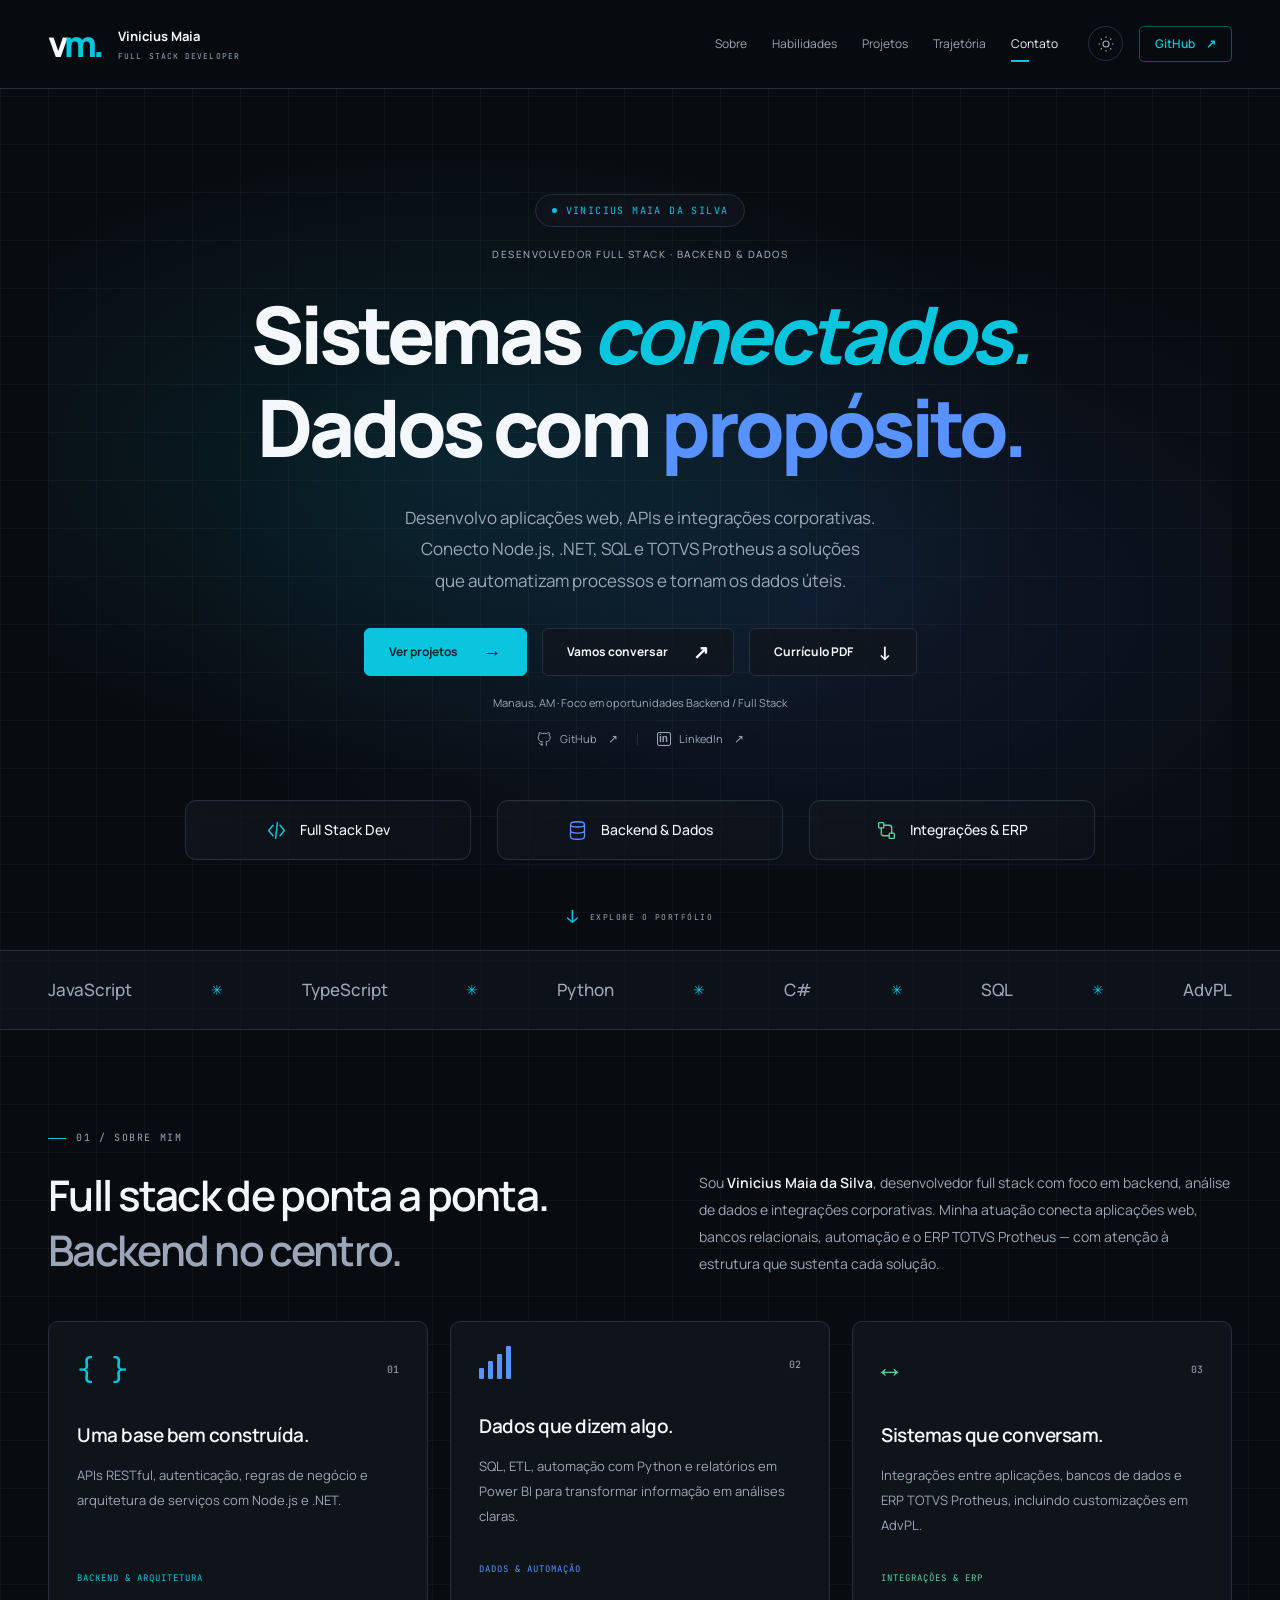
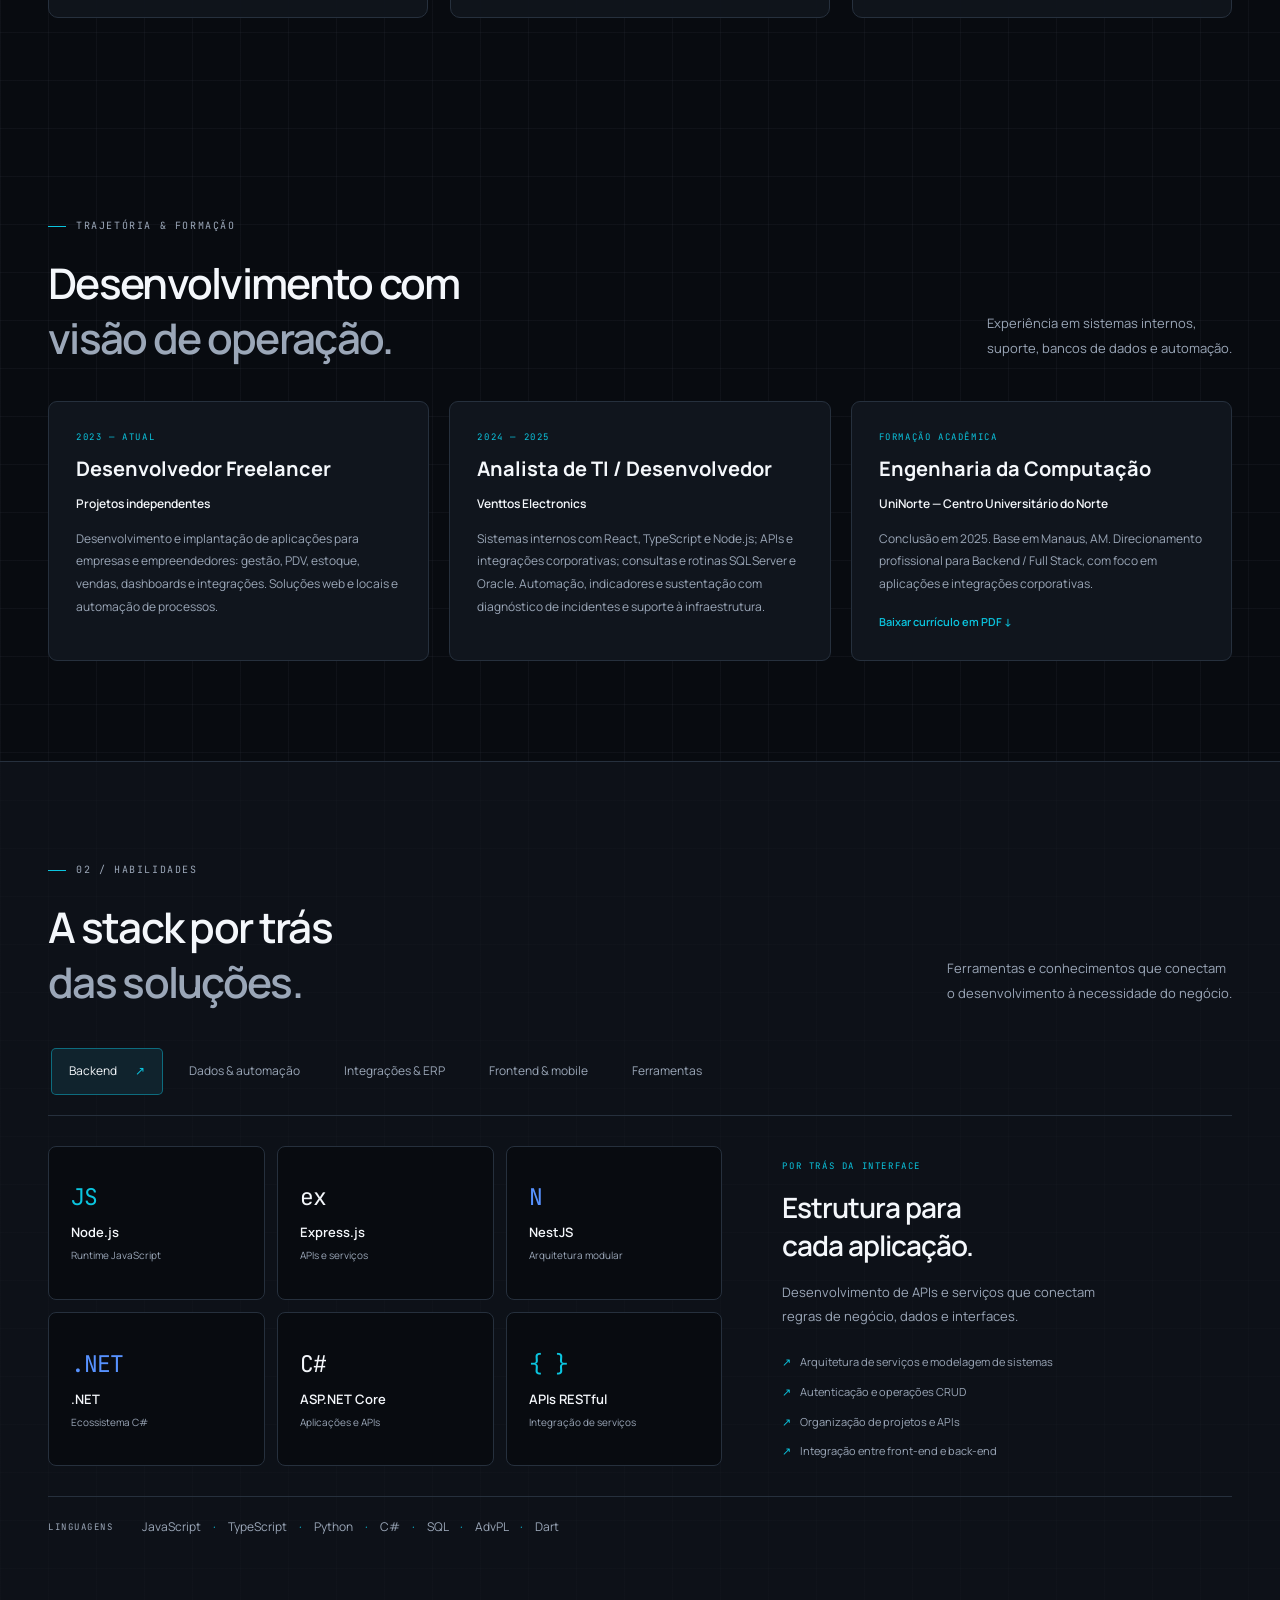
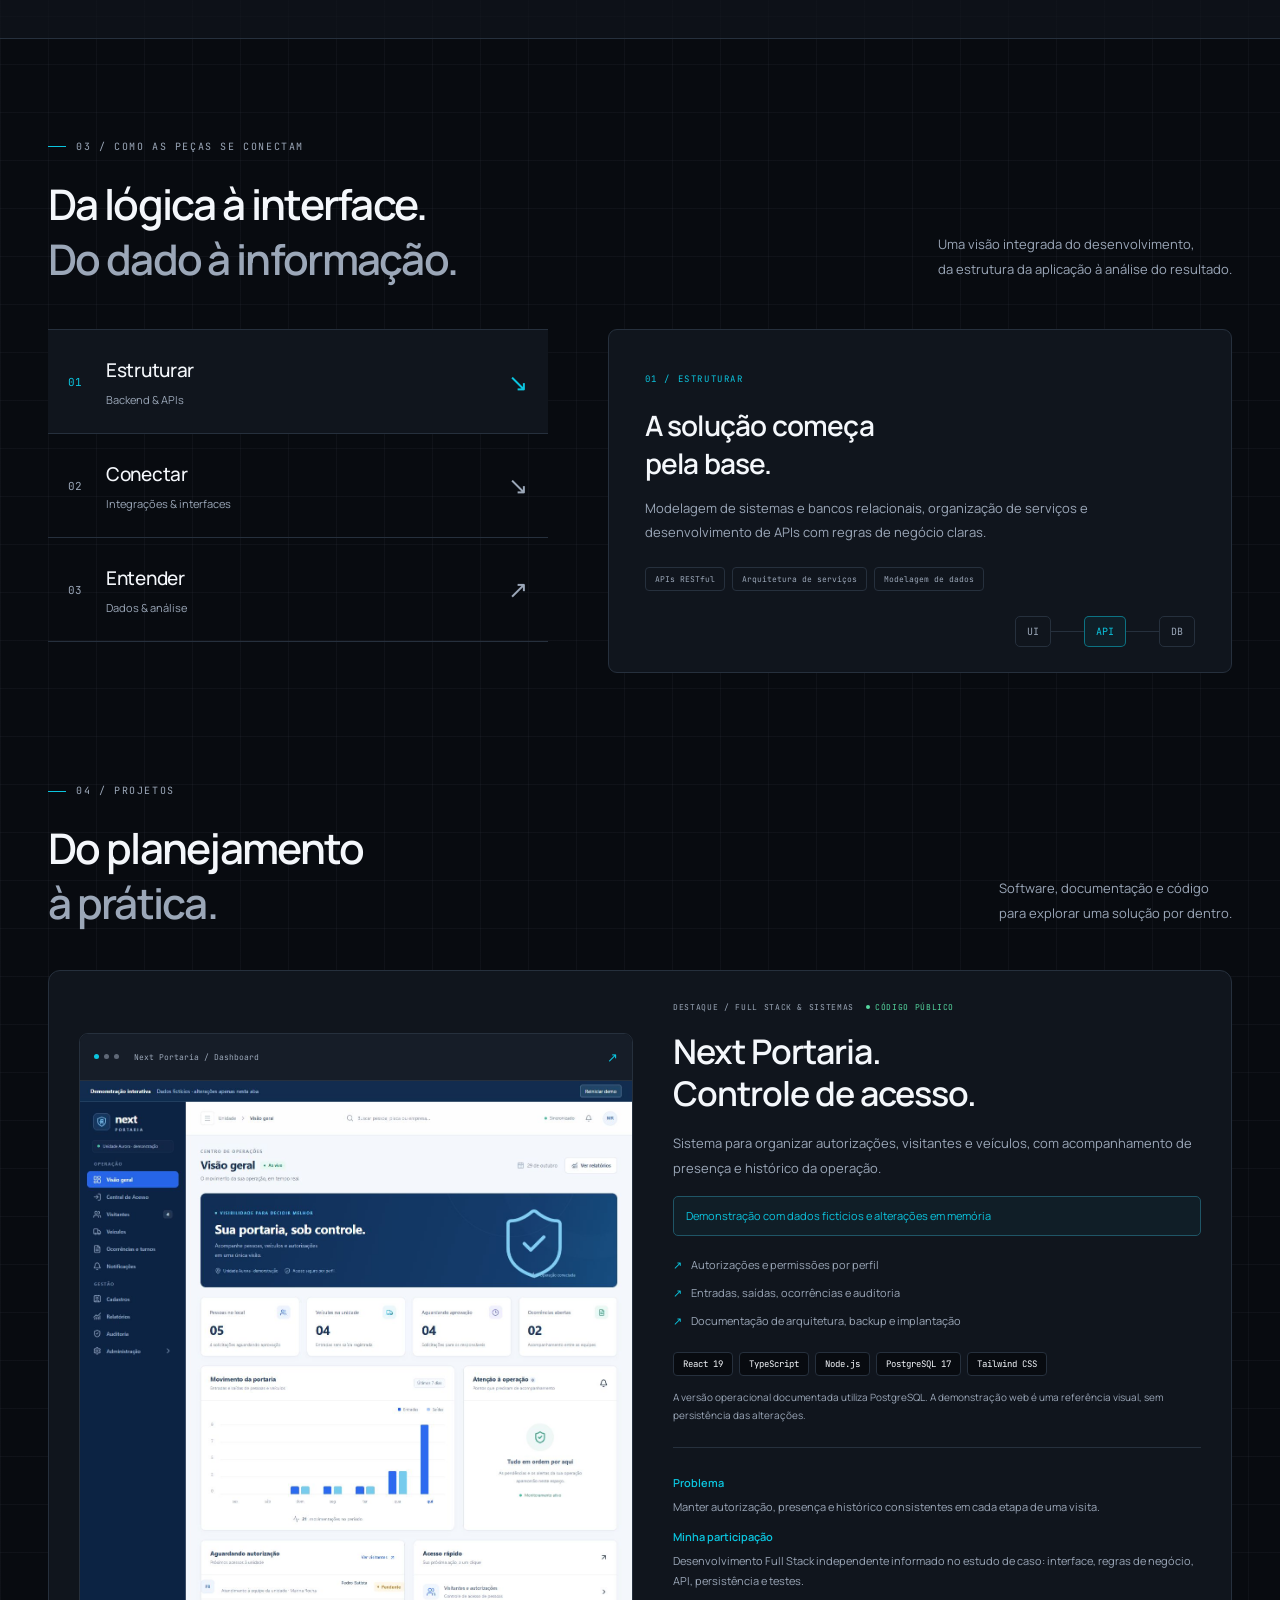
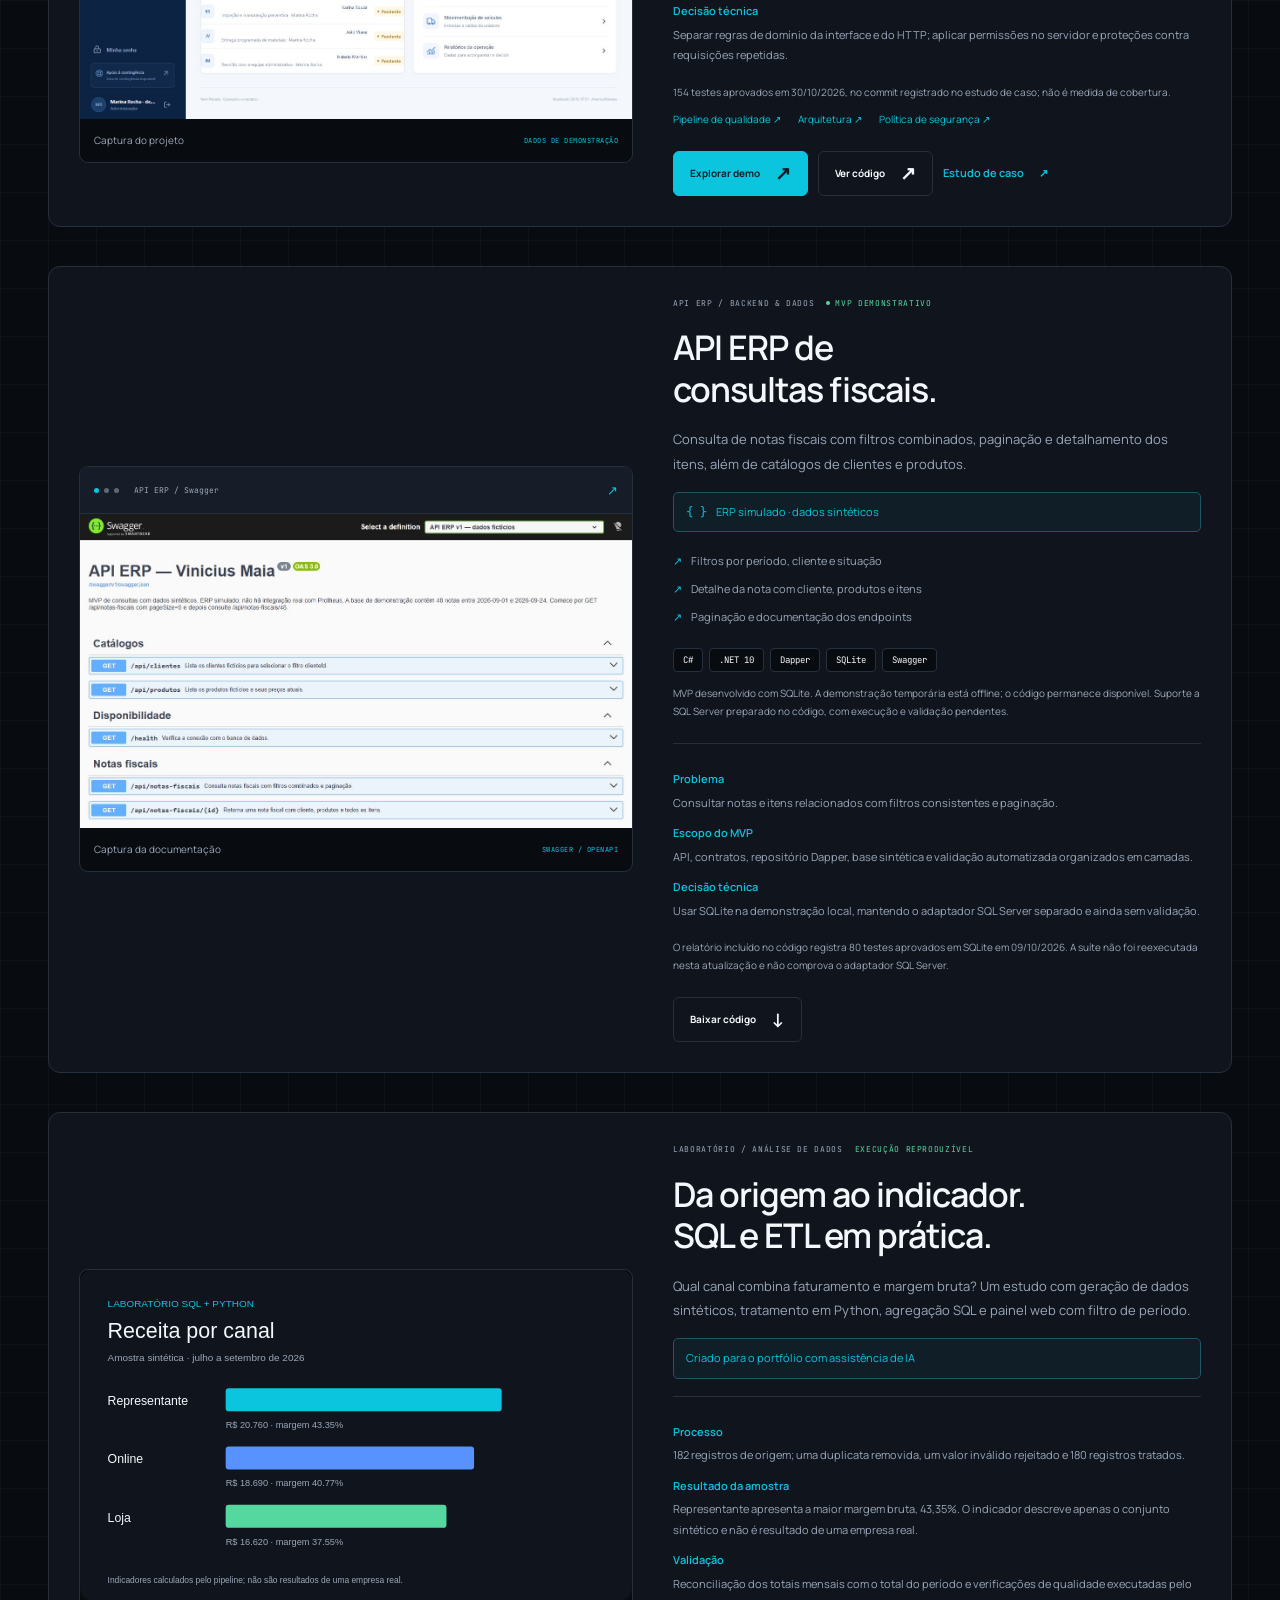
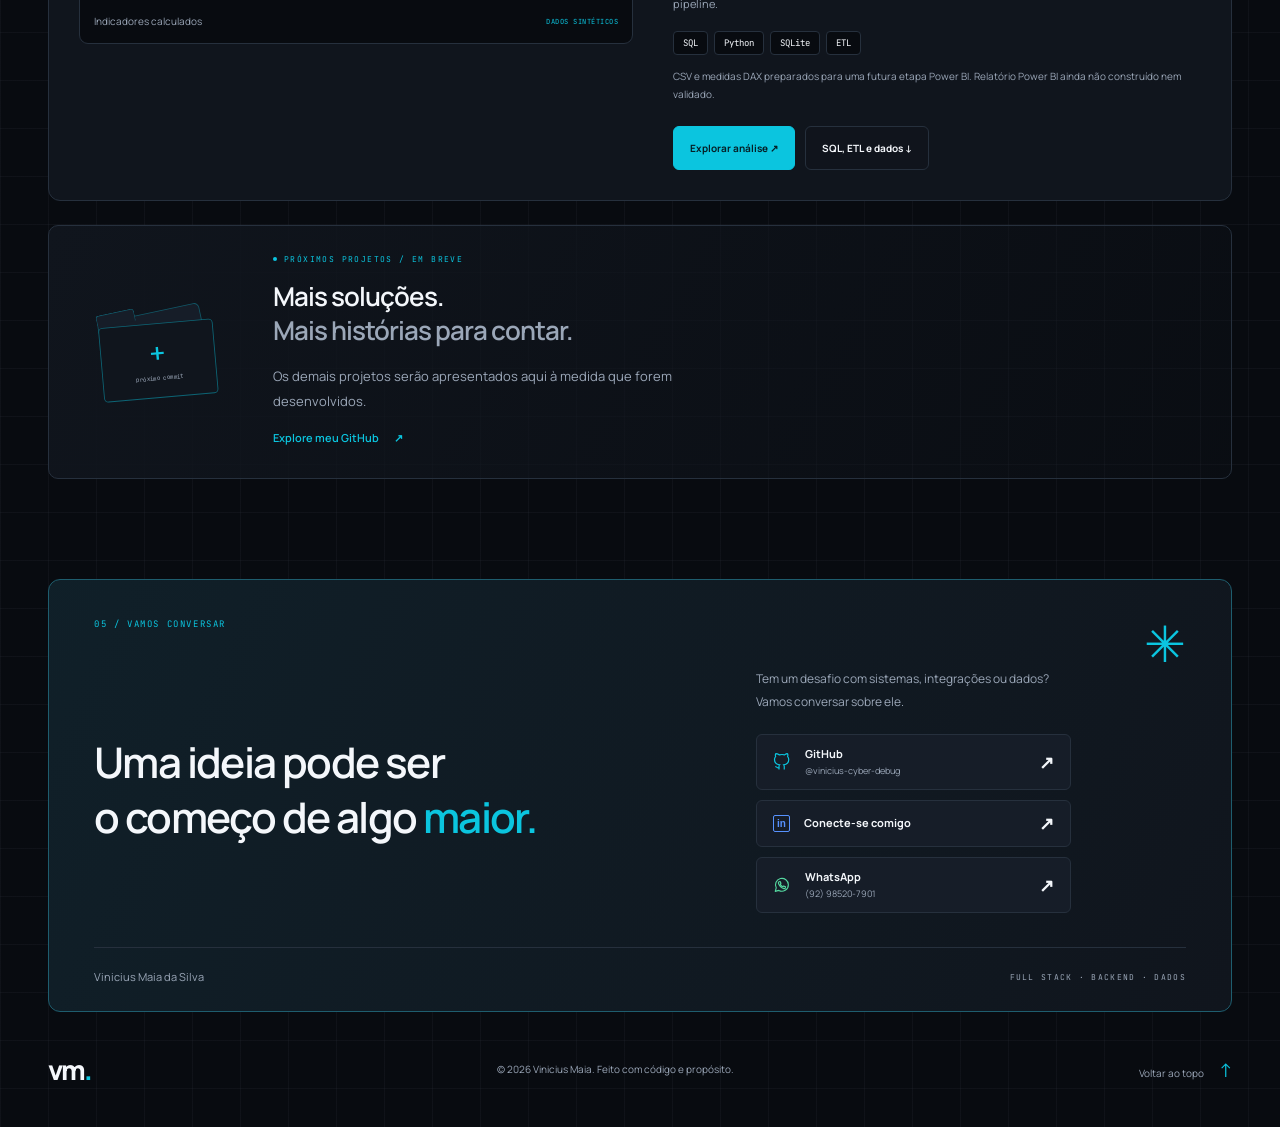
==== commit 603744c2: "Atualiza conclusão da graduação no portfólio e no currículo" ====
--- a/index.html
+++ b/index.html
@@ -61,7 +61,7 @@
       <div class="career-grid">
         <article class="career-card"><p class="eyebrow">2023 — ATUAL</p><h3>Desenvolvedor Freelancer</h3><p class="career-company">Projetos independentes</p><p>Desenvolvimento e implantação de aplicações para empresas e empreendedores: gestão, PDV, estoque, vendas, dashboards e integrações. Soluções web e locais e automação de processos.</p></article>
         <article class="career-card"><p class="eyebrow">2024 — 2025</p><h3>Analista de TI / Desenvolvedor</h3><p class="career-company">Venttos Electronics</p><p>Sistemas internos com React, TypeScript e Node.js; APIs e integrações corporativas; consultas e rotinas SQL Server e Oracle. Automação, indicadores e sustentação com diagnóstico de incidentes e suporte à infraestrutura.</p></article>
-        <article class="career-card"><p class="eyebrow">FORMAÇÃO EM ANDAMENTO</p><h3>Engenharia da Computação</h3><p class="career-company">UniNorte — Centro Universitário do Norte</p><p>10º período, com conclusão prevista em 2026. Base em Manaus, AM. Direcionamento profissional para Backend / Full Stack, com foco em aplicações e integrações corporativas.</p><a class="project-github" href="assets/cv/curriculo-vinicius-maia.pdf" download>Baixar currículo em PDF ↓</a></article>
+        <article class="career-card"><p class="eyebrow">FORMAÇÃO ACADÊMICA</p><h3>Engenharia da Computação</h3><p class="career-company">UniNorte — Centro Universitário do Norte</p><p>Conclusão em 2025. Base em Manaus, AM. Direcionamento profissional para Backend / Full Stack, com foco em aplicações e integrações corporativas.</p><a class="project-github" href="assets/cv/curriculo-vinicius-maia.pdf" download>Baixar currículo em PDF ↓</a></article>
       </div>
     </section>
     <section id="habilidades" class="section skills-section">
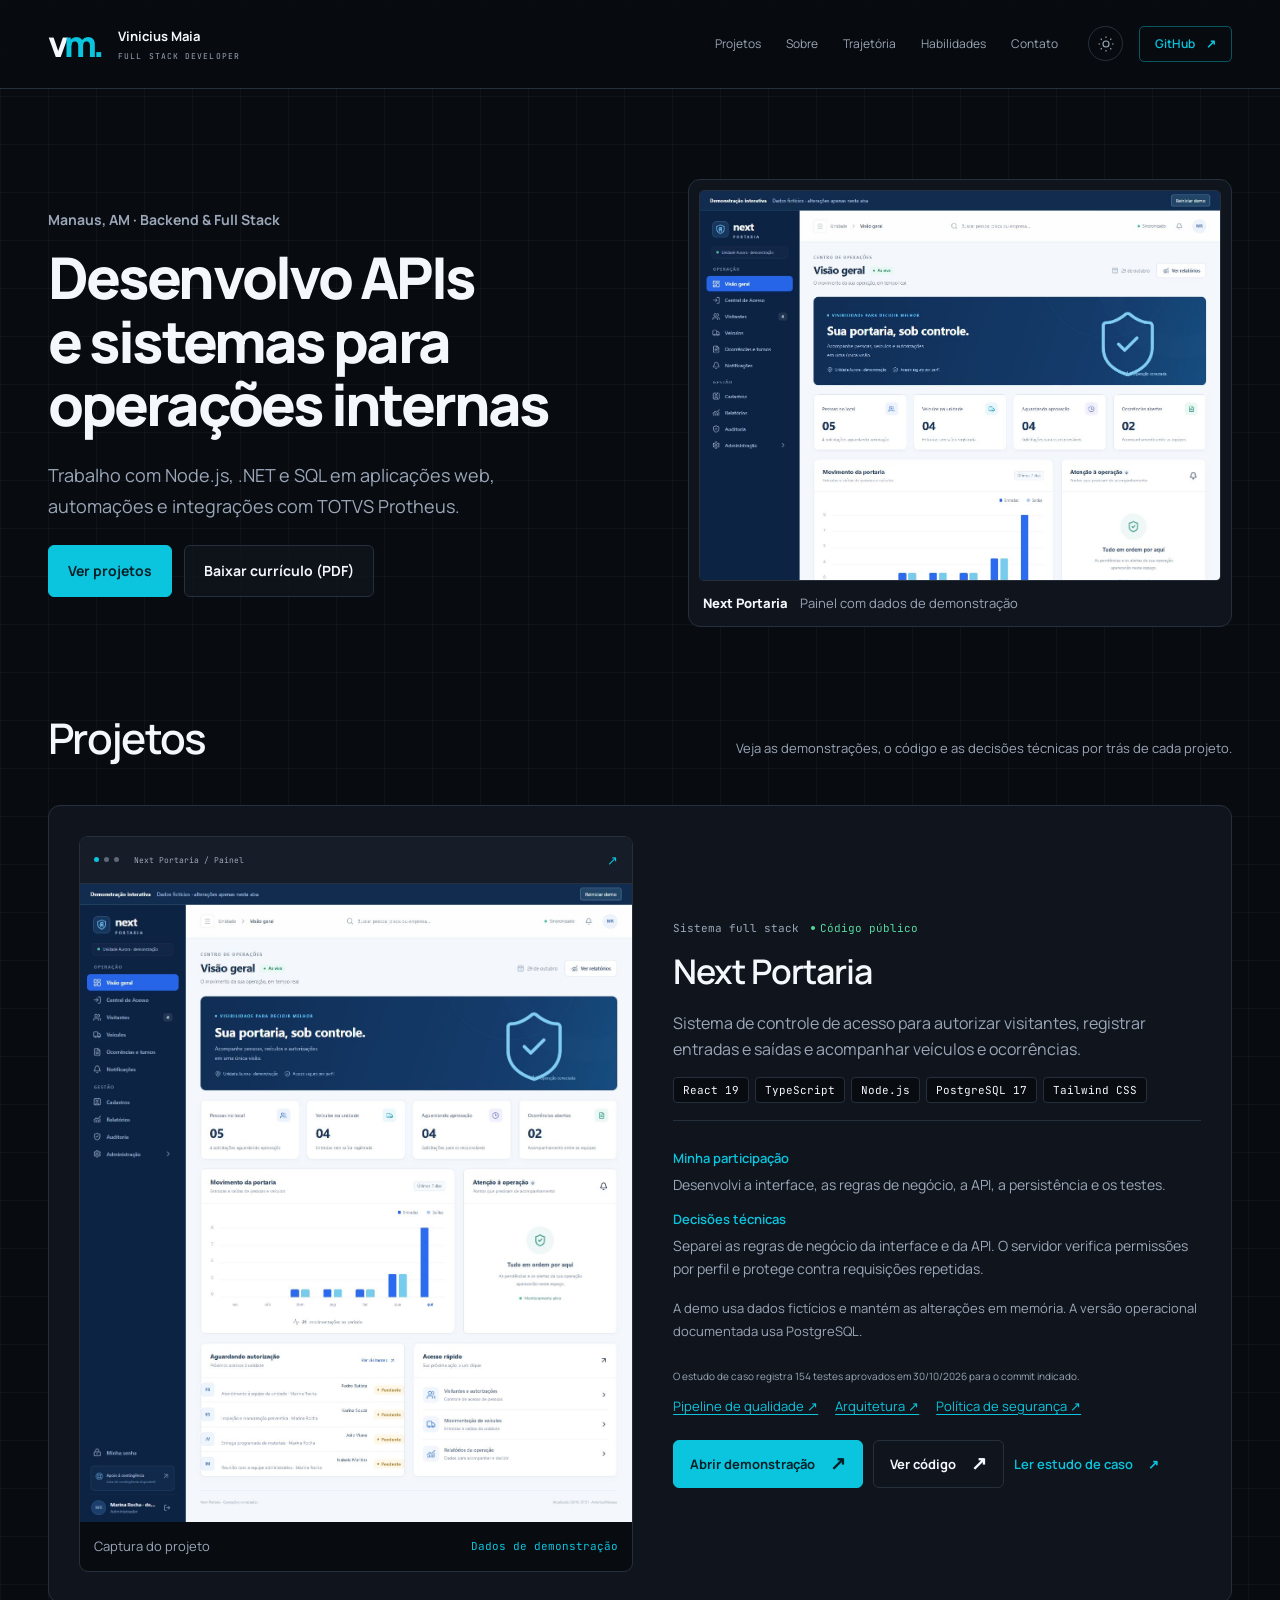
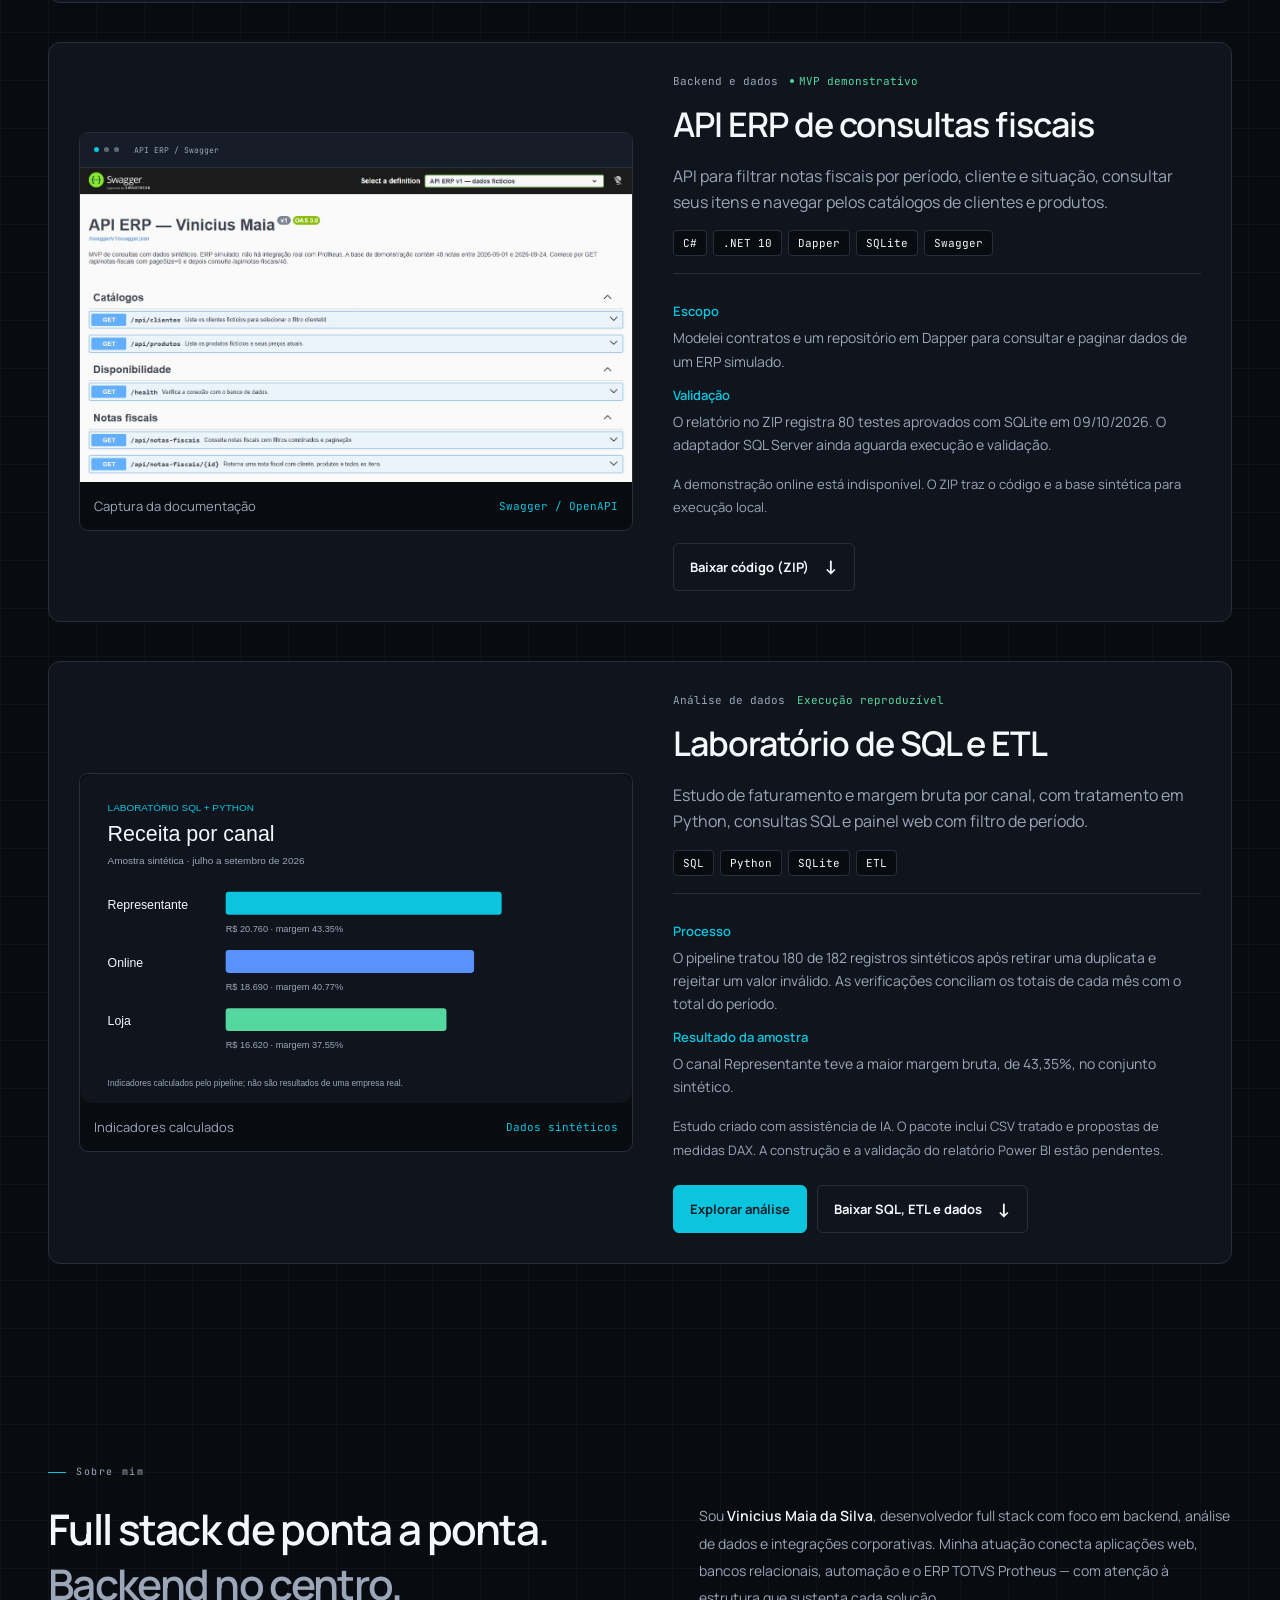
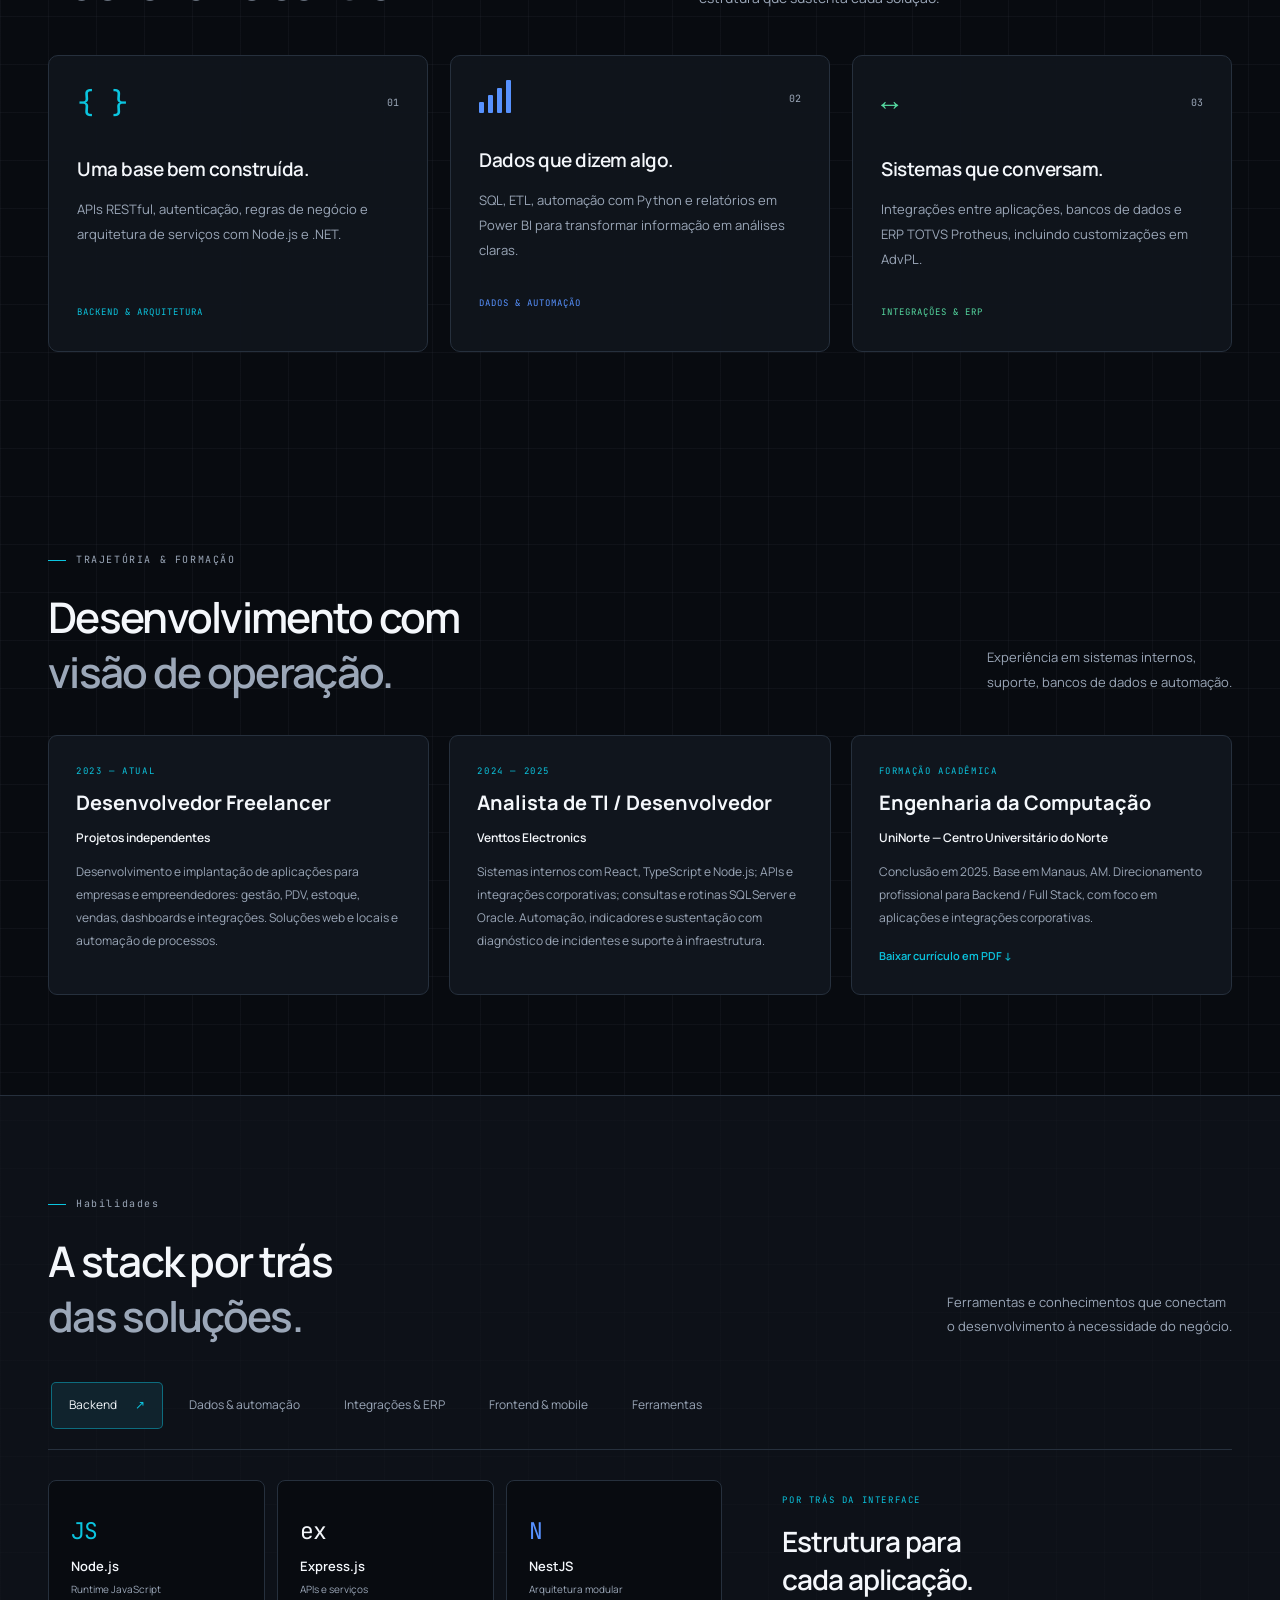
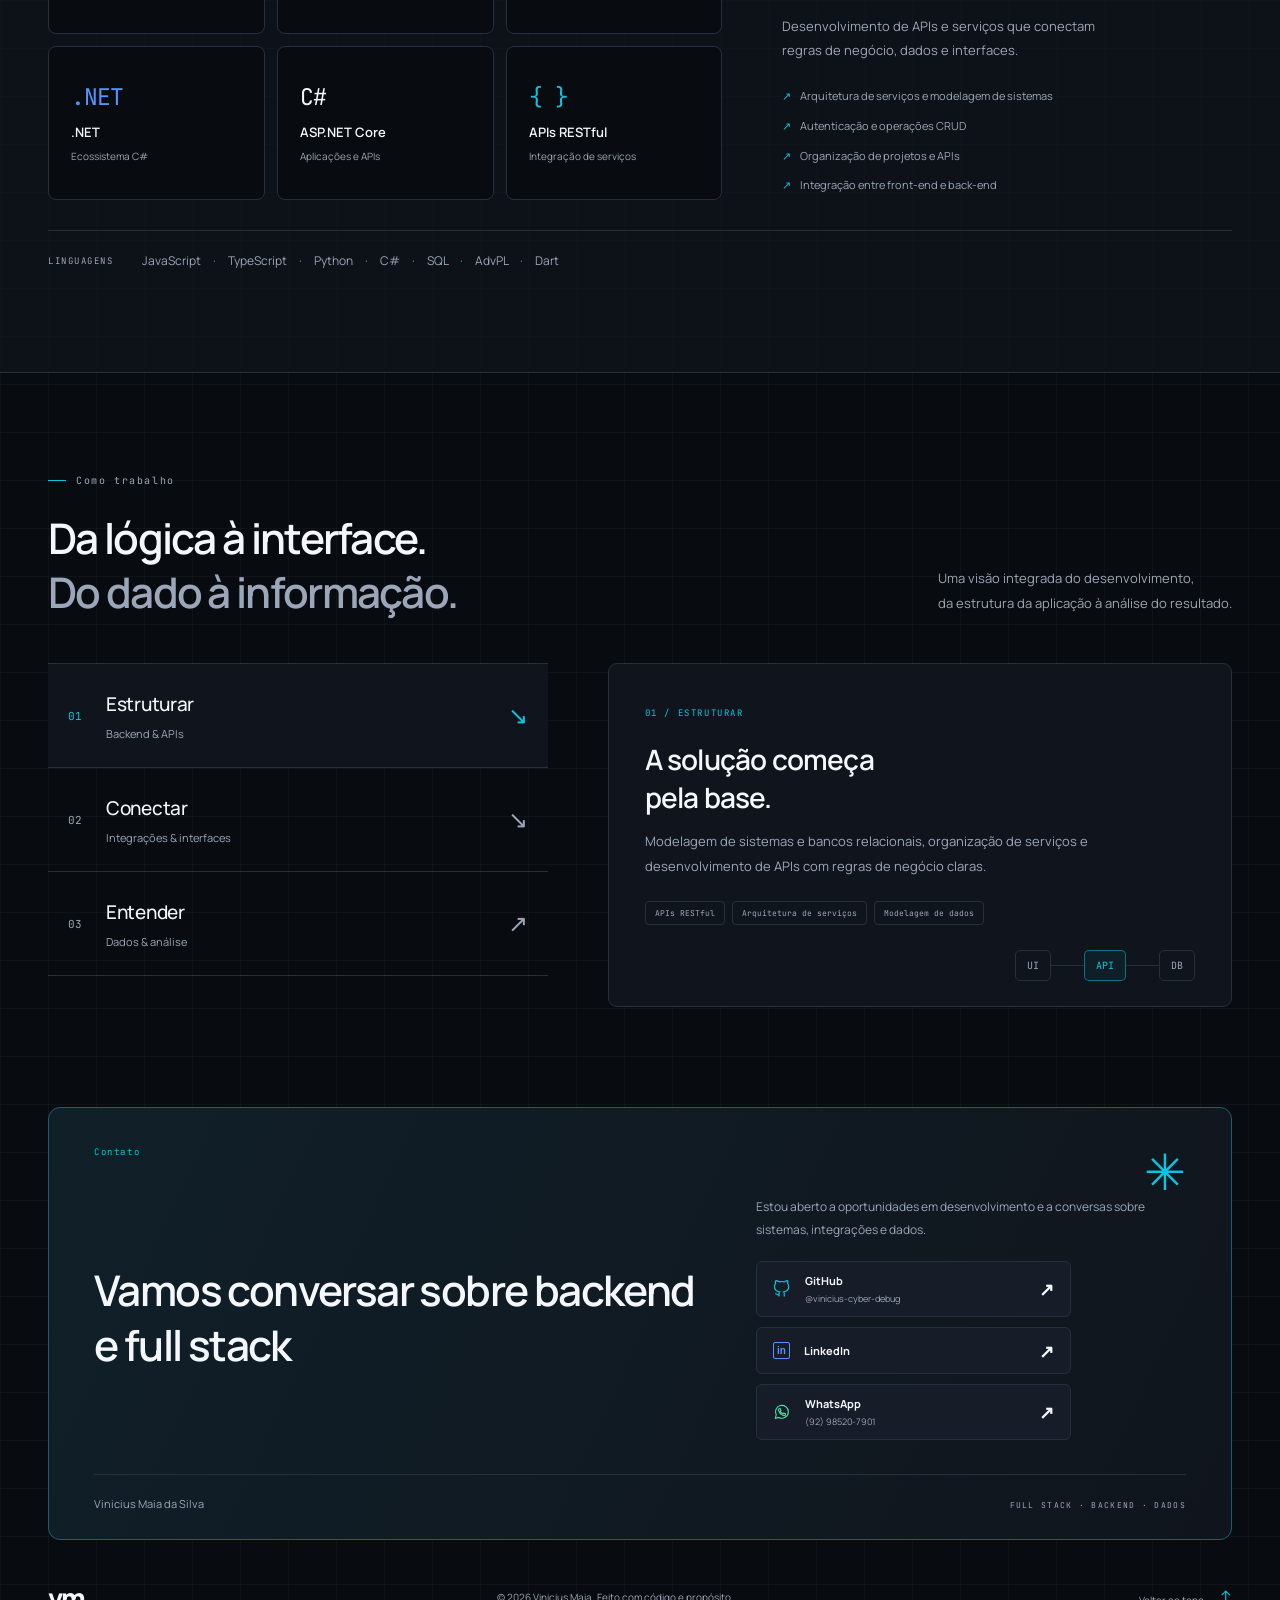
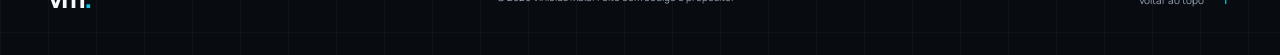
==== commit 559a33ea: "Destaca projetos e melhora a navegação móvel do portfólio" ====
--- a/index.html
+++ b/index.html
@@ -4,11 +4,11 @@
   <meta charset="utf-8">
   <meta name="viewport" content="width=device-width, initial-scale=1">
   <meta name="theme-color" content="#080b10">
-  <meta name="description" content="Vinicius Maia da Silva — desenvolvedor full stack com foco em backend, análise de dados, automação e integração com TOTVS Protheus.">
-  <meta property="og:title" content="Vinicius Maia — Full Stack, Backend & Dados">
-  <meta property="og:description" content="Backend sólido. Dados com propósito. Conheça minhas habilidades em desenvolvimento, automação e integração de sistemas.">
+  <meta name="description" content="Portfólio de Vinicius Maia da Silva, desenvolvedor backend e full stack em Manaus. Conheça seus projetos de APIs, sistemas internos e análise de dados.">
+  <meta property="og:title" content="Vinicius Maia | Backend e Full Stack">
+  <meta property="og:description" content="Explore o Next Portaria, uma API de consultas fiscais e um laboratório de análise de dados com SQL e Python.">
   <meta property="og:type" content="website">
-  <title>Vinicius Maia — Full Stack & Dados</title>
+  <title>Vinicius Maia | Backend e Full Stack</title>
   <link rel="icon" type="image/svg+xml" href="favicon.svg">
   <link rel="stylesheet" href="styles.css">
   <script src="app.js" defer></script>
@@ -18,37 +18,132 @@
   <header class="header">
     <div class="header-inner container">
       <a href="#inicio" class="brand" aria-label="Vinicius Maia — início"><span class="brand-mark">v<span>m</span><i>.</i></span><span class="brand-text">Vinicius Maia<span>FULL STACK DEVELOPER</span></span></a>
+      <button type="button" id="menu-toggle" class="menu-toggle" aria-label="Abrir menu" aria-controls="navigation" aria-expanded="false"><span></span><span></span></button>
       <nav id="navigation" class="nav" aria-label="Navegação principal">
-        <a href="#sobre">Sobre</a><a href="#habilidades">Habilidades</a><a href="#projetos">Projetos</a><a href="#trajetoria">Trajetória</a><a href="#contato">Contato</a>
+        <a href="#projetos">Projetos</a>
+        <a href="#sobre">Sobre</a>
+        <a href="#trajetoria">Trajetória</a>
+        <a href="#habilidades">Habilidades</a>
+        <a href="#contato">Contato</a>
       </nav>
       <div class="header-actions">
         <button class="theme-toggle" id="theme-toggle" aria-label="Ativar tema claro" title="Alternar tema"><svg viewBox="0 0 24 24" fill="none" stroke="currentColor" stroke-width="1.5" aria-hidden="true"><circle cx="12" cy="12" r="4"/><path d="M12 2v2m0 16v2M2 12h2m16 0h2M4.93 4.93l1.42 1.42m11.3 11.3 1.42 1.42M4.93 19.07l1.42-1.42m11.3-11.3 1.42-1.42"/></svg></button>
         <a href="https://github.com/vinicius-cyber-debug" class="header-contact" target="_blank" rel="noopener noreferrer">GitHub <span aria-hidden="true">↗</span></a>
-        <button id="menu-toggle" class="menu-toggle" aria-label="Abrir menu" aria-controls="navigation" aria-expanded="false"><span></span><span></span></button>
       </div>
     </div>
   </header>
   <main id="conteudo">
     <section id="inicio" class="hero container">
-      <div class="hero-glow" aria-hidden="true"></div>
       <div class="hero-copy">
-        <p class="hero-badge"><span class="status-dot"></span> VINICIUS MAIA DA SILVA</p>
-        <p class="hero-role">DESENVOLVEDOR FULL STACK · BACKEND & DADOS</p>
-        <h1>Sistemas <em>conectados.</em><br>Dados com <span>propósito.</span></h1>
-        <p class="hero-description">Desenvolvo aplicações web, APIs e integrações corporativas.<br class="desktop-break"> Conecto Node.js, .NET, SQL e TOTVS Protheus a soluções<br class="desktop-break"> que automatizam processos e tornam os dados úteis.</p>
-        <div class="hero-buttons"><a href="#projetos" class="button button-primary">Ver projetos <span aria-hidden="true">→</span></a><a href="#contato" class="button button-outline">Vamos conversar <span aria-hidden="true">↗</span></a><a href="assets/cv/curriculo-vinicius-maia.pdf" class="button button-outline" download>Currículo PDF <span aria-hidden="true">↓</span></a></div>
-        <p class="career-location">Manaus, AM · Foco em oportunidades Backend / Full Stack</p><div class="hero-socials"><a href="https://github.com/vinicius-cyber-debug" target="_blank" rel="noopener noreferrer"><svg viewBox="0 0 24 24" fill="none" stroke="currentColor" stroke-width="1.6" aria-hidden="true"><path d="M9 20c-4 .8-4-2-6-2m12 4v-4c0-1-.2-1.8-.7-2.3 3.3-.4 6.7-1.6 6.7-7.1a5.5 5.5 0 0 0-1.5-3.8 5.1 5.1 0 0 0-.1-3.8s-1.2-.4-3.9 1.5a13.4 13.4 0 0 0-7 0C4.8.6 3.6 1 3.6 1a5.1 5.1 0 0 0-.1 3.8A5.5 5.5 0 0 0 2 8.6c0 5.5 3.4 6.7 6.7 7.1-.5.5-.7 1.3-.7 2.3v4"/></svg> GitHub <span aria-hidden="true">↗</span></a><i></i><a href="https://www.linkedin.com/in/viniciusmaia001/" target="_blank" rel="noopener noreferrer"><span class="social-linkedin" aria-hidden="true">in</span> LinkedIn <span aria-hidden="true">↗</span></a></div>
-        <div class="hero-focus">
-          <span><svg viewBox="0 0 24 24" fill="none" stroke="currentColor" stroke-width="1.7" stroke-linecap="round" stroke-linejoin="round" aria-hidden="true"><path d="m8 6-5 6 5 6m8-12 5 6-5 6m-3-15-2 18"/></svg> Full Stack Dev</span>
-          <span><svg viewBox="0 0 24 24" fill="none" stroke="currentColor" stroke-width="1.5" aria-hidden="true"><ellipse cx="12" cy="5" rx="8" ry="3"/><path d="M4 5v7c0 4 16 4 16 0V5M4 12v7c0 4 16 4 16 0v-7"/></svg> Backend & Dados</span>
-          <span><svg viewBox="0 0 24 24" fill="none" stroke="currentColor" stroke-width="1.5" stroke-linecap="round" stroke-linejoin="round" aria-hidden="true"><rect x="3" y="3" width="6" height="6" rx="1"/><rect x="15" y="15" width="6" height="6" rx="1"/><path d="M9 6h6a3 3 0 0 1 3 3v6M15 18H9a3 3 0 0 1-3-3V9"/></svg> Integrações & ERP</span>
+        <p class="career-location">Manaus, AM · Backend &amp; Full Stack</p>
+        <h1>Desenvolvo APIs e sistemas para operações internas</h1>
+        <p class="hero-description">Trabalho com Node.js, .NET e SQL em aplicações web, automações e integrações com TOTVS Protheus.</p>
+        <div class="hero-buttons">
+          <a href="#projetos" class="button button-primary">Ver projetos</a>
+          <a href="assets/cv/curriculo-vinicius-maia.pdf" class="button button-outline" download>Baixar currículo (PDF)</a>
         </div>
       </div>
-      <a href="#sobre" class="scroll-cue"><span aria-hidden="true">↓</span> EXPLORE O PORTFÓLIO</a>
+      <figure class="hero-preview">
+        <div class="hero-preview-image">
+          <img src="assets/projects/next-portaria.jpg" alt="Painel de controle de acesso com indicadores e registros de visitas." width="1273" height="1472" fetchpriority="high">
+        </div>
+        <figcaption><strong>Next Portaria</strong><span>Painel com dados de demonstração</span></figcaption>
+      </figure>
     </section>
-    <div class="tech-ribbon"><div class="container"><span>JavaScript</span><b>✳</b><span>TypeScript</span><b>✳</b><span>Python</span><b>✳</b><span>C#</span><b>✳</b><span>SQL</span><b>✳</b><span>AdvPL</span></div></div>
+
+    <section id="projetos" class="section container projects">
+      <div class="section-heading heading-inline">
+        <h2>Projetos</h2>
+        <p>Veja as demonstrações, o código e as decisões técnicas por trás de cada projeto.</p>
+      </div>
+
+      <article class="featured-project" aria-labelledby="portaria-project-title">
+        <figure class="project-preview">
+          <div class="preview-browser" aria-hidden="true"><span><i></i><i></i><i></i></span><small>Next Portaria / Painel</small><b>↗</b></div>
+          <a href="https://vinicius-cyber-debug.github.io/Next-Portaria/" target="_blank" rel="noopener noreferrer" aria-label="Abrir demonstração do Next Portaria">
+            <img src="assets/projects/next-portaria.jpg" alt="Painel completo do Next Portaria, com indicadores de presença e histórico de acessos." width="1273" height="1472" loading="lazy">
+          </a>
+          <figcaption>Captura do projeto <span>Dados de demonstração</span></figcaption>
+        </figure>
+        <div class="featured-project-content">
+          <div class="project-meta"><span>Sistema full stack</span><span class="project-status"><i></i> Código público</span></div>
+          <h3 id="portaria-project-title">Next Portaria</h3>
+          <p class="project-description">Sistema de controle de acesso para autorizar visitantes, registrar entradas e saídas e acompanhar veículos e ocorrências.</p>
+          <div class="project-stack" aria-label="Tecnologias do Next Portaria"><span>React 19</span><span>TypeScript</span><span>Node.js</span><span>PostgreSQL 17</span><span>Tailwind CSS</span></div>
+          <dl class="project-evidence">
+            <dt>Minha participação</dt>
+            <dd>Desenvolvi a interface, as regras de negócio, a API, a persistência e os testes.</dd>
+            <dt>Decisões técnicas</dt>
+            <dd>Separei as regras de negócio da interface e da API. O servidor verifica permissões por perfil e protege contra requisições repetidas.</dd>
+          </dl>
+          <p class="project-database-note">A demo usa dados fictícios e mantém as alterações em memória. A versão operacional documentada usa PostgreSQL.</p>
+          <div class="quality-links">
+            <span>O estudo de caso registra 154 testes aprovados em 30/10/2026 para o commit indicado.</span>
+            <a href="https://github.com/vinicius-cyber-debug/Next-Portaria/actions/workflows/quality.yml" target="_blank" rel="noopener noreferrer">Pipeline de qualidade ↗</a>
+            <a href="https://github.com/vinicius-cyber-debug/Next-Portaria/blob/main/docs/ARQUITETURA.md" target="_blank" rel="noopener noreferrer">Arquitetura ↗</a>
+            <a href="https://github.com/vinicius-cyber-debug/Next-Portaria/blob/main/SECURITY.md" target="_blank" rel="noopener noreferrer">Política de segurança ↗</a>
+          </div>
+          <div class="project-actions">
+            <a class="button button-primary" href="https://vinicius-cyber-debug.github.io/Next-Portaria/" target="_blank" rel="noopener noreferrer">Abrir demonstração <span aria-hidden="true">↗</span></a>
+            <a class="button button-outline" href="https://github.com/vinicius-cyber-debug/Next-Portaria" target="_blank" rel="noopener noreferrer">Ver código <span aria-hidden="true">↗</span></a>
+            <a class="project-github" href="https://github.com/vinicius-cyber-debug/Next-Portaria/blob/main/docs/ESTUDO-DE-CASO.md" target="_blank" rel="noopener noreferrer">Ler estudo de caso <span aria-hidden="true">↗</span></a>
+          </div>
+        </div>
+      </article>
+
+      <article class="featured-project" aria-labelledby="erp-project-title">
+        <figure class="project-preview">
+          <div class="preview-browser" aria-hidden="true"><span><i></i><i></i><i></i></span><small>API ERP / Swagger</small></div>
+          <div>
+            <img src="assets/projects/api-erp-swagger.jpg" alt="Documentação da API ERP com endpoints de catálogos, disponibilidade e notas fiscais." width="1265" height="720" loading="lazy">
+          </div>
+          <figcaption>Captura da documentação <span>Swagger / OpenAPI</span></figcaption>
+        </figure>
+        <div class="featured-project-content">
+          <div class="project-meta"><span>Backend e dados</span><span class="project-status"><i></i> MVP demonstrativo</span></div>
+          <h3 id="erp-project-title">API ERP de consultas fiscais</h3>
+          <p class="project-description">API para filtrar notas fiscais por período, cliente e situação, consultar seus itens e navegar pelos catálogos de clientes e produtos.</p>
+          <div class="project-stack" aria-label="Tecnologias do projeto"><span>C#</span><span>.NET 10</span><span>Dapper</span><span>SQLite</span><span>Swagger</span></div>
+          <dl class="project-evidence">
+            <dt>Escopo</dt>
+            <dd>Modelei contratos e um repositório em Dapper para consultar e paginar dados de um ERP simulado.</dd>
+            <dt>Validação</dt>
+            <dd>O relatório no ZIP registra 80 testes aprovados com SQLite em 09/10/2026. O adaptador SQL Server ainda aguarda execução e validação.</dd>
+          </dl>
+          <p class="project-database-note">A demonstração online está indisponível. O ZIP traz o código e a base sintética para execução local.</p>
+          <div class="project-actions">
+            <a class="button button-outline" href="assets/projects/api-erp-codigo.zip" download="api-erp-vinicius-maia.zip">Baixar código (ZIP) <span aria-hidden="true">↓</span></a>
+          </div>
+        </div>
+      </article>
+
+      <article class="featured-project" aria-labelledby="data-project-title">
+        <figure class="project-preview">
+          <img src="assets/projects/data-case.svg" alt="Gráfico calculado pelo pipeline de SQL e Python com receitas por canal em uma amostra sintética." loading="lazy">
+          <figcaption>Indicadores calculados <span>Dados sintéticos</span></figcaption>
+        </figure>
+        <div class="featured-project-content">
+          <div class="project-meta"><span>Análise de dados</span><span class="project-status">Execução reproduzível</span></div>
+          <h3 id="data-project-title">Laboratório de SQL e ETL</h3>
+          <p class="project-description">Estudo de faturamento e margem bruta por canal, com tratamento em Python, consultas SQL e painel web com filtro de período.</p>
+          <div class="project-stack" aria-label="Tecnologias do laboratório"><span>SQL</span><span>Python</span><span>SQLite</span><span>ETL</span></div>
+          <dl class="project-evidence">
+            <dt>Processo</dt>
+            <dd>O pipeline tratou 180 de 182 registros sintéticos após retirar uma duplicata e rejeitar um valor inválido. As verificações conciliam os totais de cada mês com o total do período.</dd>
+            <dt>Resultado da amostra</dt>
+            <dd>O canal Representante teve a maior margem bruta, de 43,35%, no conjunto sintético.</dd>
+          </dl>
+          <p class="project-database-note">Estudo criado com assistência de IA. O pacote inclui CSV tratado e propostas de medidas DAX. A construção e a validação do relatório Power BI estão pendentes.</p>
+          <div class="project-actions">
+            <a class="button button-primary" href="projetos/analise-dados.html">Explorar análise</a>
+            <a class="button button-outline" href="assets/projects/laboratorio-dados.zip" download>Baixar SQL, ETL e dados <span aria-hidden="true">↓</span></a>
+          </div>
+        </div>
+      </article>
+    </section>
+
     <section id="sobre" class="section container about">
-      <div class="section-heading"><p class="eyebrow section-number">01 / SOBRE MIM</p><div class="about-heading"><h2>Full stack de ponta a ponta.<br><span>Backend no centro.</span></h2><p>Sou <strong>Vinicius Maia da Silva</strong>, desenvolvedor full stack com foco em backend, análise de dados e integrações corporativas. Minha atuação conecta aplicações web, bancos relacionais, automação e o ERP TOTVS Protheus — com atenção à estrutura que sustenta cada solução.</p></div></div>
+      <div class="section-heading"><p class="eyebrow section-number">Sobre mim</p><div class="about-heading"><h2>Full stack de ponta a ponta.<br><span>Backend no centro.</span></h2><p>Sou <strong>Vinicius Maia da Silva</strong>, desenvolvedor full stack com foco em backend, análise de dados e integrações corporativas. Minha atuação conecta aplicações web, bancos relacionais, automação e o ERP TOTVS Protheus — com atenção à estrutura que sustenta cada solução.</p></div></div>
       <div class="focus-grid">
         <article class="focus-card"><div class="focus-top"><span class="focus-icon">{ }</span><span>01</span></div><h3>Uma base bem construída.</h3><p>APIs RESTful, autenticação, regras de negócio e arquitetura de serviços com Node.js e .NET.</p><span class="focus-tag">BACKEND & ARQUITETURA</span></article>
         <article class="focus-card"><div class="focus-top"><span class="focus-icon chart-icon"><i></i><i></i><i></i><i></i></span><span>02</span></div><h3>Dados que dizem algo.</h3><p>SQL, ETL, automação com Python e relatórios em Power BI para transformar informação em análises claras.</p><span class="focus-tag">DADOS & AUTOMAÇÃO</span></article>
@@ -66,7 +161,7 @@
     </section>
     <section id="habilidades" class="section skills-section">
       <div class="container">
-        <div class="section-heading heading-inline"><div><p class="eyebrow section-number">02 / HABILIDADES</p><h2>A stack por trás<br><span>das soluções.</span></h2></div><p>Ferramentas e conhecimentos que conectam<br class="desktop-break"> o desenvolvimento à necessidade do negócio.</p></div>
+        <div class="section-heading heading-inline"><div><p class="eyebrow section-number">Habilidades</p><h2>A stack por trás<br><span>das soluções.</span></h2></div><p>Ferramentas e conhecimentos que conectam<br class="desktop-break"> o desenvolvimento à necessidade do negócio.</p></div>
         <div class="skills-tabs" role="tablist" aria-label="Áreas de conhecimento"><button id="tab-backend" role="tab" aria-selected="true" aria-controls="skill-panel" data-category="backend" tabindex="0">Backend <span>↗</span></button><button id="tab-dados" role="tab" aria-selected="false" aria-controls="skill-panel" data-category="dados" tabindex="-1">Dados & automação</button><button id="tab-integracoes" role="tab" aria-selected="false" aria-controls="skill-panel" data-category="integracoes" tabindex="-1">Integrações & ERP</button><button id="tab-interfaces" role="tab" aria-selected="false" aria-controls="skill-panel" data-category="interfaces" tabindex="-1">Frontend & mobile</button><button id="tab-ferramentas" role="tab" aria-selected="false" aria-controls="skill-panel" data-category="ferramentas" tabindex="-1">Ferramentas</button></div>
         <div id="skill-panel" class="skill-panel" role="tabpanel" tabindex="0" aria-labelledby="tab-backend">
           <div class="skill-tiles" id="skill-tiles"><div class="skill-tile"><span class="skill-symbol green">JS</span><strong>Node.js</strong><span>Runtime JavaScript</span></div><div class="skill-tile"><span class="skill-symbol">ex</span><strong>Express.js</strong><span>APIs e serviços</span></div><div class="skill-tile"><span class="skill-symbol purple">N</span><strong>NestJS</strong><span>Arquitetura modular</span></div><div class="skill-tile"><span class="skill-symbol purple">.NET</span><strong>.NET</strong><span>Ecossistema C#</span></div><div class="skill-tile"><span class="skill-symbol">C#</span><strong>ASP.NET Core</strong><span>Aplicações e APIs</span></div><div class="skill-tile"><span class="skill-symbol green">{ }</span><strong>APIs RESTful</strong><span>Integração de serviços</span></div></div>
@@ -76,62 +171,18 @@
       </div>
     </section>
     <section class="section container approach" id="abordagem">
-      <div class="section-heading heading-inline"><div><p class="eyebrow section-number">03 / COMO AS PEÇAS SE CONECTAM</p><h2>Da lógica à interface.<br><span>Do dado à informação.</span></h2></div><p>Uma visão integrada do desenvolvimento,<br class="desktop-break"> da estrutura da aplicação à análise do resultado.</p></div>
+      <div class="section-heading heading-inline"><div><p class="eyebrow section-number">Como trabalho</p><h2>Da lógica à interface.<br><span>Do dado à informação.</span></h2></div><p>Uma visão integrada do desenvolvimento,<br class="desktop-break"> da estrutura da aplicação à análise do resultado.</p></div>
       <div class="approach-layout"><div class="flow" aria-label="Explore as etapas de uma solução"><button class="flow-step active" data-step="0" aria-pressed="true"><span class="flow-index">01</span><span><strong>Estruturar</strong><small>Backend & APIs</small></span><span class="flow-arrow">↘</span></button><button class="flow-step" data-step="1" aria-pressed="false"><span class="flow-index">02</span><span><strong>Conectar</strong><small>Integrações & interfaces</small></span><span class="flow-arrow">↘</span></button><button class="flow-step" data-step="2" aria-pressed="false"><span class="flow-index">03</span><span><strong>Entender</strong><small>Dados & análise</small></span><span class="flow-arrow">↗</span></button></div><div class="flow-detail" aria-live="polite"><span id="flow-label" class="eyebrow">01 / ESTRUTURAR</span><h3 id="flow-title">A solução começa<br>pela base.</h3><p id="flow-description">Modelagem de sistemas e bancos relacionais, organização de serviços e desenvolvimento de APIs com regras de negócio claras.</p><div class="flow-tags" id="flow-tags"><span>APIs RESTful</span><span>Arquitetura de serviços</span><span>Modelagem de dados</span></div><div class="flow-decoration" aria-hidden="true"><span>UI</span><i></i><span class="highlight">API</span><i></i><span>DB</span></div></div></div>
     </section>
-    <section id="projetos" class="section container projects">
-      <div class="section-heading heading-inline"><div><p class="eyebrow section-number">04 / PROJETOS</p><h2>Do planejamento<br><span>à prática.</span></h2></div><p>Software, documentação e código<br class="desktop-break"> para explorar uma solução por dentro.</p></div>
-
-      <article class="featured-project" aria-labelledby="portaria-project-title">
-        <figure class="project-preview">
-          <div class="preview-browser" aria-hidden="true"><span><i></i><i></i><i></i></span><small>Next Portaria / Dashboard</small><b>↗</b></div>
-          <a href="https://vinicius-cyber-debug.github.io/Next-Portaria/" target="_blank" rel="noopener noreferrer" aria-label="Explorar demonstração do Next Portaria"><img src="assets/projects/next-portaria.jpg" alt="Dashboard do Next Portaria com indicadores e registros fictícios de demonstração." loading="lazy"></a>
-          <figcaption>Captura do projeto <span>DADOS DE DEMONSTRAÇÃO</span></figcaption>
-        </figure>
-        <div class="featured-project-content">
-          <div class="project-meta"><span>DESTAQUE / FULL STACK & SISTEMAS</span><span class="project-status"><i></i> CÓDIGO PÚBLICO</span></div>
-          <h3 id="portaria-project-title">Next Portaria.<br>Controle de acesso.</h3>
-          <p class="project-description">Sistema para organizar autorizações, visitantes e veículos, com acompanhamento de presença e histórico da operação.</p>
-          <p class="project-demo-label">Demonstração com dados fictícios e alterações em memória</p>
-          <ul class="project-features"><li>Autorizações e permissões por perfil</li><li>Entradas, saídas, ocorrências e auditoria</li><li>Documentação de arquitetura, backup e implantação</li></ul>
-          <div class="project-stack" aria-label="Tecnologias do Next Portaria"><span>React 19</span><span>TypeScript</span><span>Node.js</span><span>PostgreSQL 17</span><span>Tailwind CSS</span></div>
-          <p class="project-database-note">A versão operacional documentada utiliza PostgreSQL. A demonstração web é uma referência visual, sem persistência das alterações.</p>
-          <dl class="project-evidence"><dt>Problema</dt><dd>Manter autorização, presença e histórico consistentes em cada etapa de uma visita.</dd><dt>Minha participação</dt><dd>Desenvolvimento Full Stack independente informado no estudo de caso: interface, regras de negócio, API, persistência e testes.</dd><dt>Decisão técnica</dt><dd>Separar regras de domínio da interface e do HTTP; aplicar permissões no servidor e proteções contra requisições repetidas.</dd></dl><div class="quality-links"><span>154 testes aprovados em 30/10/2026, no commit registrado no estudo de caso; não é medida de cobertura.</span><a href="https://github.com/vinicius-cyber-debug/Next-Portaria/actions/workflows/quality.yml" target="_blank" rel="noopener noreferrer">Pipeline de qualidade ↗</a><a href="https://github.com/vinicius-cyber-debug/Next-Portaria/blob/main/docs/ARQUITETURA.md" target="_blank" rel="noopener noreferrer">Arquitetura ↗</a><a href="https://github.com/vinicius-cyber-debug/Next-Portaria/blob/main/SECURITY.md" target="_blank" rel="noopener noreferrer">Política de segurança ↗</a></div><div class="project-actions"><a class="button button-primary" href="https://vinicius-cyber-debug.github.io/Next-Portaria/" target="_blank" rel="noopener noreferrer">Explorar demo <span aria-hidden="true">↗</span></a><a class="button button-outline" href="https://github.com/vinicius-cyber-debug/Next-Portaria" target="_blank" rel="noopener noreferrer">Ver código <span aria-hidden="true">↗</span></a><a class="project-github" href="https://github.com/vinicius-cyber-debug/Next-Portaria/blob/main/docs/ESTUDO-DE-CASO.md" target="_blank" rel="noopener noreferrer">Estudo de caso <span aria-hidden="true">↗</span></a></div>
-        </div>
-      </article>
-      <article class="featured-project" aria-labelledby="erp-project-title">
-        <figure class="project-preview">
-          <div class="preview-browser" aria-hidden="true"><span><i></i><i></i><i></i></span><small>API ERP / Swagger</small><b>↗</b></div>
-          <div><img src="assets/projects/api-erp-swagger.jpg" alt="Documentação real da API ERP de Vinicius Maia, com endpoints de catálogos, disponibilidade e notas fiscais." width="1265" height="734" loading="lazy"></div>
-          <figcaption>Captura da documentação <span>SWAGGER / OPENAPI</span></figcaption>
-        </figure>
-        <div class="featured-project-content">
-          <div class="project-meta"><span>API ERP / BACKEND & DADOS</span><span class="project-status"><i></i> MVP DEMONSTRATIVO</span></div>
-          <h3 id="erp-project-title">API ERP de<br>consultas fiscais.</h3>
-          <p class="project-description">Consulta de notas fiscais com filtros combinados, paginação e detalhamento dos itens, além de catálogos de clientes e produtos.</p>
-          <p class="project-demo-label"><span aria-hidden="true">{ }</span> ERP simulado · dados sintéticos</p>
-          <ul class="project-features"><li>Filtros por período, cliente e situação</li><li>Detalhe da nota com cliente, produtos e itens</li><li>Paginação e documentação dos endpoints</li></ul>
-          <div class="project-stack" aria-label="Tecnologias do projeto"><span>C#</span><span>.NET 10</span><span>Dapper</span><span>SQLite</span><span>Swagger</span></div>
-          <p class="project-database-note">MVP desenvolvido com SQLite. A demonstração temporária está offline; o código permanece disponível. Suporte a SQL Server preparado no código, com execução e validação pendentes.</p>
-          <dl class="project-evidence"><dt>Problema</dt><dd>Consultar notas e itens relacionados com filtros consistentes e paginação.</dd><dt>Escopo do MVP</dt><dd>API, contratos, repositório Dapper, base sintética e validação automatizada organizados em camadas.</dd><dt>Decisão técnica</dt><dd>Usar SQLite na demonstração local, mantendo o adaptador SQL Server separado e ainda sem validação.</dd></dl><p class="project-database-note">O relatório incluído no código registra 80 testes aprovados em SQLite em 09/10/2026. A suíte não foi reexecutada nesta atualização e não comprova o adaptador SQL Server.</p><div class="project-actions"><a class="button button-outline" href="assets/projects/api-erp-codigo.zip" download="api-erp-vinicius-maia.zip">Baixar código <span aria-hidden="true">↓</span></a></div>
-        </div>
-      </article>
-
-      <article class="featured-project" aria-labelledby="data-project-title">
-        <figure class="project-preview"><img src="assets/projects/data-case.svg" alt="Gráfico calculado pelo pipeline SQL e Python com receitas por canal em uma amostra sintética." loading="lazy"><figcaption>Indicadores calculados <span>DADOS SINTÉTICOS</span></figcaption></figure>
-        <div class="featured-project-content"><div class="project-meta"><span>LABORATÓRIO / ANÁLISE DE DADOS</span><span class="project-status">EXECUÇÃO REPRODUZÍVEL</span></div><h3 id="data-project-title">Da origem ao indicador.<br>SQL e ETL em prática.</h3><p class="project-description">Qual canal combina faturamento e margem bruta? Um estudo com geração de dados sintéticos, tratamento em Python, agregação SQL e painel web com filtro de período.</p><p class="project-demo-label">Criado para o portfólio com assistência de IA</p><dl class="project-evidence"><dt>Processo</dt><dd>182 registros de origem; uma duplicata removida, um valor inválido rejeitado e 180 registros tratados.</dd><dt>Resultado da amostra</dt><dd>Representante apresenta a maior margem bruta, 43,35%. O indicador descreve apenas o conjunto sintético e não é resultado de uma empresa real.</dd><dt>Validação</dt><dd>Reconciliação dos totais mensais com o total do período e verificações de qualidade executadas pelo pipeline.</dd></dl><div class="project-stack"><span>SQL</span><span>Python</span><span>SQLite</span><span>ETL</span></div><p class="project-database-note">CSV e medidas DAX preparados para uma futura etapa Power BI. Relatório Power BI ainda não construído nem validado.</p><div class="project-actions"><a class="button button-primary" href="projetos/analise-dados.html">Explorar análise ↗</a><a class="button button-outline" href="assets/projects/laboratorio-dados.zip" download>SQL, ETL e dados ↓</a></div></div>
-      </article>
-      <div class="projects-empty projects-next"><div class="project-art" aria-hidden="true"><span class="folder-back"></span><span class="folder-front"><b>+</b><small>próximo commit</small></span></div><div class="project-message"><span class="coming-soon"><i></i> PRÓXIMOS PROJETOS / EM BREVE</span><h2>Mais soluções.<br><span>Mais histórias para contar.</span></h2><p>Os demais projetos serão apresentados aqui à medida que forem desenvolvidos.</p><a class="project-github" href="https://github.com/vinicius-cyber-debug" target="_blank" rel="noopener noreferrer">Explore meu GitHub <span aria-hidden="true">↗</span></a></div></div>
-    </section>
     <section id="contato" class="contact-section container">
-      <div class="contact-top"><p class="eyebrow">05 / VAMOS CONVERSAR</p><span class="contact-spark" aria-hidden="true">✳</span></div>
+      <div class="contact-top"><p class="eyebrow">Contato</p><span class="contact-spark" aria-hidden="true">✳</span></div>
       <div class="contact-content">
-        <h2>Uma ideia pode ser<br>o começo de algo <em>maior.</em></h2>
+        <h2>Vamos conversar sobre backend e full stack</h2>
         <div class="contact-details">
-          <p>Tem um desafio com sistemas, integrações ou dados?<br>Vamos conversar sobre ele.</p>
+          <p>Estou aberto a oportunidades em desenvolvimento e a conversas sobre sistemas, integrações e dados.</p>
           <div class="contact-links">
             <a href="https://github.com/vinicius-cyber-debug" target="_blank" rel="noopener noreferrer" class="button contact-button github-button"><svg viewBox="0 0 24 24" fill="none" stroke="currentColor" stroke-width="1.6" aria-hidden="true"><path d="M9 20c-4 .8-4-2-6-2m12 4v-4c0-1-.2-1.8-.7-2.3 3.3-.4 6.7-1.6 6.7-7.1a5.5 5.5 0 0 0-1.5-3.8 5.1 5.1 0 0 0-.1-3.8s-1.2-.4-3.9 1.5a13.4 13.4 0 0 0-7 0C4.8.6 3.6 1 3.6 1a5.1 5.1 0 0 0-.1 3.8A5.5 5.5 0 0 0 2 8.6c0 5.5 3.4 6.7 6.7 7.1-.5.5-.7 1.3-.7 2.3v4"/></svg><span>GitHub <small>@vinicius-cyber-debug</small></span><span aria-hidden="true">↗</span></a>
-            <a href="https://www.linkedin.com/in/viniciusmaia001/" target="_blank" rel="noopener noreferrer" class="button contact-button"><span class="linkedin-icon" aria-hidden="true">in</span> Conecte-se comigo <span aria-hidden="true">↗</span></a>
+            <a href="https://www.linkedin.com/in/viniciusmaia001/" target="_blank" rel="noopener noreferrer" class="button contact-button"><span class="linkedin-icon" aria-hidden="true">in</span> LinkedIn <span aria-hidden="true">↗</span></a>
             <a href="https://wa.me/5592985207901" target="_blank" rel="noopener noreferrer" class="button contact-button whatsapp-button" aria-label="Conversar no WhatsApp com Vinicius Maia, número (92) 98520-7901">
               <svg class="whatsapp-icon" viewBox="0 0 24 24" fill="none" stroke="currentColor" stroke-width="1.5" stroke-linecap="round" stroke-linejoin="round" aria-hidden="true"><path d="M20.5 11.7a8.6 8.6 0 0 1-12.8 7.5L3 20.5l1.3-4.7a8.6 8.6 0 1 1 16.2-4.1Z"/><path d="m8.1 7.6 1.4-.3 1.1 2.5-.9 1.1a7 7 0 0 0 3.4 3.4l1.1-.9 2.5 1.1-.3 1.4c-.2.8-1 1.1-1.8.9a10.6 10.6 0 0 1-7.4-7.4c-.2-.8.1-1.6.9-1.8Z"/></svg>
               <span class="whatsapp-label">WhatsApp<small>(92) 98520-7901</small></span><span aria-hidden="true">↗</span>
--- a/styles.css
+++ b/styles.css
@@ -33,6 +33,7 @@
 .nav a:hover:after,.nav a.active:after{width:18px}
 .header-actions{display:flex;align-items:center;gap:16px}
 .theme-toggle{height:35px;width:35px;display:grid;place-items:center;background:transparent;color:var(--muted);border:1px solid var(--line);border-radius:50%;transition:color .2s,border-color .2s}
+html:not(.menu-ready) .theme-toggle { display: none; }
 .theme-toggle svg{width:18px;height:18px;transition:transform .3s}
 .theme-toggle:hover{color:var(--accent);border-color:var(--accent)}
 .theme-toggle:hover svg{transform:rotate(45deg)}
@@ -43,17 +44,41 @@
 .menu-toggle{display:none;background:transparent;padding:9px}
 .menu-toggle span{width:22px;height:1.5px;background:var(--text);display:block;margin:6px 0;transition:transform .25s}
 
-.hero{position:relative;display:flex;align-items:center;justify-content:center;min-height:790px;padding:105px 0 90px;text-align:center;isolation:isolate}
-.hero-glow{position:absolute;z-index:-1;inset:70px 0 80px;background:radial-gradient(ellipse at 35% 42%,rgba(11,197,223,.12),transparent 55%),radial-gradient(ellipse at 65% 63%,rgba(57,112,213,.13),transparent 58%);pointer-events:none}
-.hero-copy{width:100%;max-width:1100px}
-.hero-badge{width:fit-content;display:flex;align-items:center;justify-content:center;gap:9px;font:10px var(--mono);letter-spacing:1.4px;margin:0 auto 19px;padding:9px 16px;border:1px solid var(--line);border-radius:100px;background:color-mix(in srgb,var(--surface) 80%,transparent);color:var(--accent)}
-.status-dot{height:5px;width:5px;flex-shrink:0;border-radius:50%;background:var(--accent);box-shadow:0 0 12px #0bc5df55}
-.hero-role{font-size:10px;letter-spacing:1.5px;font-weight:500;color:var(--muted);margin:0 0 25px}
-h1{font-size:clamp(52px,6.2vw,86px);line-height:1.17;letter-spacing:-4px;font-weight:800;margin-bottom:28px}
-h1 em{font-style:italic;color:var(--accent);font-weight:700}
-h1>span{color:var(--blue)}
-.hero-description{max-width:650px;font-size:17px;line-height:1.85;color:var(--muted);margin:0 auto 32px}
-.hero-buttons{display:flex;justify-content:center;gap:15px;align-items:center}
+.hero {
+  display: grid;
+  grid-template-columns: minmax(0, 1.06fr) minmax(0, 1fr);
+  align-items: center;
+  gap: clamp(26px, 5vw, 76px);
+  padding-block: clamp(48px, 7vw, 102px) clamp(42px, 5vw, 72px);
+}
+.hero-copy { max-width: 36rem; }
+h1 { font-size: clamp(38px, 4.5vw, 64px); line-height: 1.1; letter-spacing: -.05em; font-weight: 800; margin-bottom: 24px; }
+h1 > span { color: var(--blue); }
+.hero h1 { text-wrap: balance; }
+.hero-description { max-width: 46ch; margin-bottom: 24px; font-size: clamp(16px, 1.5vw, 18px); color: var(--muted); }
+.hero-buttons { display: flex; flex-wrap: wrap; align-items: center; gap: 12px; }
+.hero-buttons .button { min-height: 48px; padding-inline: 19px; font-size: 14px; }
+.hero-copy .career-location { margin: 0 0 14px; font-size: 14px; font-weight: 700; color: var(--muted); }
+
+.hero-preview {
+  min-width: 0;
+  margin: 0;
+  padding: 10px;
+  border: 1px solid var(--line);
+  border-radius: 12px;
+  background: var(--surface);
+}
+.hero-preview-image {
+  overflow: hidden;
+  aspect-ratio: 4 / 3;
+  border: 1px solid var(--line);
+  border-radius: 5px;
+  background: var(--surface-2);
+}
+.hero-preview-image img { display: block; width: 100%; height: 100%; object-fit: cover; object-position: top; }
+.hero-preview figcaption { display: flex; align-items: baseline; flex-wrap: wrap; gap: 3px 12px; padding: 11px 4px 2px; font-size: 13px; color: var(--muted); }
+.hero-preview figcaption strong { font-weight: 800; color: var(--text); }
+
 .button{min-height:48px;display:inline-flex;align-items:center;justify-content:center;gap:25px;padding:13px 24px;font-size:12px;font-weight:700;border-radius:6px;transition:transform .25s cubic-bezier(.22,1,.36,1),background-color .25s,border-color .25s,box-shadow .25s}
 .button:hover{transform:translateY(-3px)}
 .button:active{transform:translateY(0) scale(.97)}
@@ -65,25 +90,6 @@
 html[data-theme=light] .button-primary:hover{background:#006d82}
 .button-outline{background:color-mix(in srgb,var(--surface) 75%,transparent);border:1px solid var(--line);color:var(--text)}
 .button-outline:hover{border-color:var(--accent)}
-.hero-socials{display:flex;align-items:center;justify-content:center;gap:19px;margin:24px 0 51px;color:var(--muted)}
-.hero-socials a{display:flex;align-items:center;gap:8px;font-size:11px;transition:color .25s}
-.hero-socials a:hover{color:var(--accent)}
-.hero-socials svg{width:15px;height:15px}
-.hero-socials a>span[aria-hidden]:last-child{font-size:12px;margin-left:3px}
-.hero-socials>i{height:12px;width:1px;background:var(--line)}
-.social-linkedin{font:bold 10px Arial,sans-serif;border:1px solid currentColor;border-radius:2px;width:14px;height:14px;line-height:12px;text-align:center}
-.hero-focus{display:grid;grid-template-columns:repeat(3,1fr);gap:26px;max-width:910px;margin:auto}
-.hero-focus>span{display:flex;align-items:center;justify-content:center;gap:13px;padding:17px 19px;font-size:14px;font-weight:500;border:1px solid var(--line);background:linear-gradient(110deg,color-mix(in srgb,var(--surface) 80%,transparent),color-mix(in srgb,var(--surface) 45%,transparent));border-radius:11px;box-shadow:inset 0 1px 0 #ffffff04}
-.hero-focus svg{width:21px;height:21px;color:var(--accent)}
-.hero-focus>span:nth-child(2) svg{color:var(--blue)}
-.hero-focus>span:nth-child(3) svg{color:var(--green)}
-.scroll-cue{position:absolute;bottom:22px;left:50%;transform:translateX(-50%);display:flex;align-items:center;gap:10px;font:8px var(--mono);letter-spacing:1.5px;color:var(--muted);white-space:nowrap}
-.scroll-cue span{font-size:18px;color:var(--accent)}
-.tech-ribbon{border-block:1px solid var(--line);background:color-mix(in srgb,var(--surface) 70%,transparent)}
-.tech-ribbon .container{display:flex;align-items:center;justify-content:space-between;gap:20px;min-height:78px}
-.tech-ribbon span{font-size:17px;font-weight:500;color:var(--muted)}
-.tech-ribbon b{font-size:14px;font-weight:400;color:var(--accent)}
-
 .section{padding-block:100px}
 .eyebrow{font:10px/1.5 var(--mono);letter-spacing:1.6px}
 .section-number{color:var(--muted);margin-bottom:23px}
@@ -157,42 +163,48 @@
 .flow-decoration span{padding:8px 11px;border:1px solid var(--line);border-radius:5px;font:10px var(--mono);color:var(--muted);transition:border-color .3s,background-color .3s,color .3s}
 .flow-decoration .highlight{border-color:color-mix(in srgb,var(--accent) 50%,transparent);color:var(--accent);background:color-mix(in srgb,var(--accent) 6%,transparent)}
 .flow-decoration i{height:1px;width:33px;background:var(--line)}
-.projects{padding-top:10px}
-.projects-empty{border:1px solid var(--line);border-radius:10px;padding:42px 36px;display:flex;align-items:center;gap:43px;position:relative;background:linear-gradient(120deg,var(--surface),color-mix(in srgb,var(--surface) 20%,transparent));min-height:275px}
-.coming-soon{font:8px var(--mono);letter-spacing:1.4px;display:flex;align-items:center;gap:7px;color:var(--accent);margin-bottom:16px}
-.coming-soon i{width:4px;height:4px;border-radius:50%;background:currentColor}
-.project-message h2{font-size:31px;line-height:1.3;letter-spacing:-1px}
-.project-message p{font-size:13px;line-height:1.9;max-width:430px;color:var(--muted);margin:16px 0 17px}
+.projects{padding-top:20px}
 .project-github{font-size:11px;font-weight:600;color:var(--accent);display:inline-flex;align-items:center;gap:15px}
 .project-github:hover span{transform:translate(2px,-2px)}
 .project-github span{transition:transform .25s}
-.project-art{width:145px;height:125px;position:relative;flex-shrink:0}
-.folder-back{position:absolute;width:122px;height:90px;left:9px;top:15px;border:1px solid color-mix(in srgb,var(--accent) 35%,transparent);border-radius:6px;background:var(--surface-2);transform:rotate(-12deg)}
-.folder-back:before{content:'';position:absolute;top:-10px;left:-1px;width:44px;height:14px;border:1px solid color-mix(in srgb,var(--accent) 35%,transparent);border-bottom:0;border-radius:4px 4px 0 0;background:var(--surface-2)}
-.folder-front{position:absolute;top:28px;left:6px;width:135px;height:88px;border:1px solid color-mix(in srgb,var(--accent) 45%,transparent);border-radius:5px;background:var(--surface);transform:rotate(-5deg);display:flex;flex-direction:column;align-items:center;justify-content:center;color:var(--accent)}
-.folder-front b{font:32px var(--mono);font-weight:400;line-height:1}
-.folder-front small{font:7px var(--mono);color:var(--muted);margin-top:9px}
-.project-side-note{position:absolute;right:28px;top:29px;font:8px var(--mono);letter-spacing:1px;color:var(--muted)}
 .featured-project{display:grid;grid-template-columns:1.05fr 1fr;align-items:center;gap:40px;background:var(--surface);border:1px solid var(--line);border-radius:12px;padding:30px;margin-top:39px}
 .project-preview{margin:0;min-width:0;border:1px solid var(--line);border-radius:9px;overflow:hidden;background:var(--bg)}
 .preview-browser{display:flex;align-items:center;gap:15px;padding:12px 14px;border-bottom:1px solid var(--line);background:var(--surface-2)}
 .preview-browser>span{display:flex;gap:5px}.preview-browser i{height:5px;width:5px;border-radius:50%;background:var(--muted);opacity:.55}.preview-browser i:first-child{background:var(--accent);opacity:1}
 .preview-browser small{font:8px var(--mono);color:var(--muted)}.preview-browser b{margin-left:auto;font-size:13px;font-weight:400;color:var(--accent)}
 .project-preview a{display:block;background:#fafafa}.project-preview img{display:block;width:100%;height:auto;transition:opacity .25s}.project-preview a:hover img{opacity:.92}
+.project-preview a:focus-visible { outline-offset: -4px; }
 .project-preview figcaption{padding:13px 14px;font-size:10px;color:var(--muted);display:flex;align-items:center;justify-content:space-between;gap:10px}.project-preview figcaption span{font:7px var(--mono);letter-spacing:.5px;color:var(--accent)}
-.featured-project-content{min-width:0}.project-meta{display:flex;flex-wrap:wrap;align-items:center;gap:12px;color:var(--muted);font:8px/1.6 var(--mono);letter-spacing:.65px;margin-bottom:18px}
+.featured-project-content{min-width:0}.project-meta{display:flex;flex-wrap:wrap;align-items:center;gap:12px;color:var(--muted);font:11px/1.6 var(--mono);margin-bottom:14px}
 .project-status{display:flex;align-items:center;gap:5px;color:var(--green)}.project-status i{width:4px;height:4px;border-radius:50%;background:currentColor}
 .featured-project h3{font-size:34px;line-height:1.22;letter-spacing:-1px;font-weight:600;margin-bottom:17px}
-.project-description{font-size:13px;line-height:1.9;color:var(--muted);margin-bottom:15px}
+.project-description{color:var(--muted);margin-bottom:15px}
 .project-demo-label{display:flex;align-items:center;gap:9px;font-size:11px;color:var(--accent);padding:10px 12px;border:1px solid color-mix(in srgb,var(--accent) 25%,var(--line));border-radius:5px;background:color-mix(in srgb,var(--accent) 5%,var(--surface));margin-bottom:15px}.project-demo-label>span{font:12px var(--mono)}
 .project-features{list-style:none;padding:0;margin:0 0 17px}.project-features li{display:flex;gap:9px;padding:4px 0;font-size:11px;line-height:1.8;color:var(--muted)}.project-features li:before{content:'↗';color:var(--accent)}
 .project-stack{display:flex;flex-wrap:wrap;gap:6px;margin-bottom:12px}.project-stack span{padding:5px 9px;border:1px solid var(--line);background:var(--bg);border-radius:4px;font:9px var(--mono);color:var(--text)}
 .project-database-note{color:var(--muted);font-size:10px;line-height:1.8;margin-bottom:23px}
 .project-actions{display:flex;flex-wrap:wrap;gap:10px}.project-actions .button{font-size:10px;padding:12px 16px;gap:15px;min-height:44px}
-.featured-project.reveal-item{translate:none;transition:opacity .65s ease}.projects-next{margin-top:24px;padding-block:28px;min-height:215px}.projects-next .project-message h2{font-size:26px}.projects-next .project-message p{margin-bottom:11px}.projects-next .project-art{transform:scale(.85);transform-origin:center}
-@media(max-width:1100px){.featured-project{gap:28px;padding:25px}.featured-project h3{font-size:30px}.project-meta{font-size:7px;gap:8px}}
-@media(max-width:800px){.featured-project{grid-template-columns:1fr;gap:27px;padding:28px}.project-preview{max-width:590px;width:100%;margin-inline:auto}.featured-project-content{max-width:600px;width:100%;margin-inline:auto}.project-meta{font-size:8px}.featured-project h3{font-size:33px}.project-database-note{font-size:11px}}
-@media(max-width:600px){.featured-project{padding:21px;gap:24px;margin-top:29px}.project-preview figcaption{font-size:9px;padding:11px}.project-preview figcaption span{font-size:6px}.preview-browser{padding:11px}.preview-browser small{font-size:7px}.project-meta{font-size:7px;letter-spacing:.45px;gap:8px;margin-bottom:16px}.featured-project h3{font-size:30px}.project-description{font-size:12px}.project-features li{font-size:11px}.project-demo-label{font-size:10px;padding:10px}.project-stack span{font-size:8px}.project-database-note{font-size:10px}.project-actions{flex-direction:column;align-items:stretch}.project-actions .button{font-size:11px;min-height:46px;justify-content:space-between}.projects-next{min-height:0;padding:26px 23px;gap:12px}.projects-next .project-art{height:94px;transform:scale(.75);transform-origin:left top;margin-bottom:-12px}.projects-next .project-message h2{font-size:26px}}
+.featured-project.reveal-item { translate: none; transition: opacity .65s ease; }
+
+.project-description { font-size: 16px; line-height: 1.65; }
+.project-stack span, .project-preview figcaption span { font-size: 11px; letter-spacing: 0; }
+.project-preview figcaption, .project-demo-label, .project-features li, .project-database-note { font-size: 13px; }
+.project-actions .button, .project-actions .project-github { min-height: 44px; font-size: 13px; }
+
+@media (max-width: 1100px) {
+  .featured-project { gap: 28px; padding: 25px; }
+  .featured-project h3 { font-size: 30px; }
+}
+@media (max-width: 800px) {
+  .featured-project { grid-template-columns: 1fr; gap: 24px; padding: 24px; }
+  .project-preview, .featured-project-content { width: 100%; max-width: 600px; margin-inline: auto; }
+}
+@media (max-width: 600px) {
+  .featured-project { padding: 18px; margin-top: 24px; }
+  .project-preview figcaption { padding: 11px; }
+  .project-actions { flex-direction: column; align-items: stretch; }
+  .project-actions .button { justify-content: space-between; }
+}
 
 .contact-section{position:relative;border:1px solid color-mix(in srgb,var(--accent) 30%,var(--line));border-radius:12px;background:linear-gradient(115deg,color-mix(in srgb,var(--accent) 6%,var(--surface)),var(--surface));padding:38px 45px 25px;margin-bottom:0}
 .contact-top{display:flex;justify-content:space-between;align-items:flex-start}
@@ -223,42 +235,82 @@
 .back-to-top span{font-size:19px;color:var(--accent);margin-left:13px;display:inline-block;transition:transform .25s}
 .back-to-top:hover span{transform:translateY(-4px)}
 
-body,.header,.tech-ribbon,.skills-section,.flow-detail,.contact-section{transition:background-color .35s,color .3s,border-color .3s}
+body,.header,.skills-section,.flow-detail,.contact-section{transition:background-color .35s,color .3s,border-color .3s}
 .reveal-item{opacity:0;translate:0 24px;transition:opacity .75s cubic-bezier(.22,1,.36,1),translate .75s cubic-bezier(.22,1,.36,1);transition-delay:var(--reveal-delay,0ms)}
 .reveal-item.is-revealed{opacity:1;translate:0 0}
 .focus-card.reveal-item{transition:opacity .75s cubic-bezier(.22,1,.36,1),translate .75s cubic-bezier(.22,1,.36,1),transform .3s,border-color .3s,box-shadow .3s}
 .focus-card.is-revealed{transition-delay:var(--reveal-delay,0ms),var(--reveal-delay,0ms),0ms,0ms,0ms}
-@media(prefers-reduced-motion:no-preference){.motion-ready .hero-glow{animation:ambient-glow 9s ease-in-out infinite}.motion-ready .scroll-cue span{animation:scroll-nudge 2.6s ease-in-out 1.5s infinite}.motion-ready .nav.open{animation:menu-enter .25s cubic-bezier(.22,1,.36,1)}}
-@keyframes ambient-glow{0%,100%{opacity:.65}50%{opacity:1}}
-@keyframes scroll-nudge{0%,70%,100%{translate:0 0}35%{translate:0 4px}}
+@media (prefers-reduced-motion: no-preference) {
+  .motion-ready .nav.open { animation: menu-enter .25s cubic-bezier(.22,1,.36,1); }
+}
 @keyframes menu-enter{from{opacity:0;translate:0 -8px}to{opacity:1;translate:0 0}}
 
-@media(min-width:1500px){.hero{min-height:830px}h1{font-size:88px}}
 @media(max-width:1100px){
   .container{width:calc(100% - 64px)}.brand-text{display:none}.header-inner{min-height:80px;gap:22px}.nav{gap:20px}.nav a{font-size:11px}.header-actions{gap:12px}
-  .hero{min-height:745px;padding-top:80px}.hero-copy{max-width:950px}h1{font-size:clamp(52px,6.35vw,70px);letter-spacing:-3.3px}.hero-description{font-size:15px}.hero-focus{max-width:830px;gap:20px}.hero-focus>span{font-size:13px}
   .about-heading{gap:40px}.focus-card{padding:26px 23px}.focus-card h3{font-size:17px}.skill-panel{gap:35px}.skill-tile{padding:19px}.contact-content{gap:38px;grid-template-columns:1.2fr 1fr}.contact-section{padding:34px}
 }
 @media(max-width:800px){
+  .hero { grid-template-columns: 1fr; gap: 24px; }
+  .hero h1 { font-size: clamp(34px, 7vw, 58px); }
+  .hero-preview { width: 100%; max-width: 38rem; }
+  .hero-preview-image { aspect-ratio: 16 / 10; }
   .container{width:calc(100% - 48px)}.header-inner{min-height:75px}.header-contact{display:none}.nav{gap:18px}.nav a{font-size:10px}.header-actions{gap:10px}
-  .hero{min-height:700px;padding-top:72px;padding-bottom:75px}h1{font-size:clamp(45px,6.7vw,58px);letter-spacing:-2.8px}.hero-description{font-size:14px;max-width:565px}.hero-badge{font-size:9px}.hero-role{font-size:9px;letter-spacing:1px}.hero-focus{gap:13px}.hero-focus>span{font-size:11px;padding:15px 12px;gap:8px}.hero-focus svg{width:18px;height:18px}.hero-socials{margin-bottom:40px}
-  .tech-ribbon .container{min-height:68px;gap:10px}.tech-ribbon span{font-size:14px}.tech-ribbon b{font-size:11px}.section{padding-block:76px}.about-heading{grid-template-columns:1fr;gap:24px}.about-heading p{max-width:600px}.focus-grid{gap:13px;margin-top:33px}.focus-card{padding:24px 20px}.focus-card h3{font-size:16px;line-height:1.4;min-height:42px}.focus-card p{font-size:12px;min-height:110px}.focus-tag{font-size:7px}
+  .section{padding-block:76px}.about-heading{grid-template-columns:1fr;gap:24px}.about-heading p{max-width:600px}.focus-grid{gap:13px;margin-top:33px}.focus-card{padding:24px 20px}.focus-card h3{font-size:16px;line-height:1.4;min-height:42px}.focus-card p{font-size:12px;min-height:110px}.focus-tag{font-size:7px}
   .heading-inline>p{font-size:12px;max-width:240px}.skill-panel{grid-template-columns:1.2fr 1fr;gap:25px}.skill-tiles{grid-template-columns:repeat(2,1fr)}.skill-tile{min-height:129px}.skill-detail h3{font-size:25px}.skill-detail p{font-size:12px}.skills-tabs button{font-size:11px;padding:11px 12px}.languages{gap:20px}.languages p{font-size:10px}.languages i{margin-inline:7px}
-  .approach-layout{gap:25px;grid-template-columns:1fr 1.1fr}.flow-step{padding:23px 13px;gap:18px}.flow-detail{padding:28px 25px}.flow-detail h3{font-size:25px}.flow-detail p{font-size:12px}.projects{padding-top:0}.projects-empty{gap:29px;padding:40px 24px}.project-message h2{font-size:28px}.project-side-note{display:none}
+  .approach-layout{gap:25px;grid-template-columns:1fr 1.1fr}.flow-step{padding:23px 13px;gap:18px}.flow-detail{padding:28px 25px}.flow-detail h3{font-size:25px}.flow-detail p{font-size:12px}.projects{padding-top:0}
   .contact-content{grid-template-columns:1fr;gap:26px}.contact-content h2{max-width:550px;font-size:42px}.contact-details{display:flex;justify-content:space-between;align-items:center;gap:28px}.contact-details p{max-width:260px;margin:0}.contact-links{max-width:270px}.contact-bottom span:last-child{font-size:7px}.footer p{font-size:9px}
 }
 @media(max-width:600px){
-  html{scroll-padding-top:90px}.container{width:calc(100% - 40px)}body{background-size:38px 38px}.header-inner{min-height:70px}.brand-mark{font-size:33px}.brand-text{display:block;font-size:11px}.brand-text span{font-size:7px}.header-actions{gap:10px}.theme-toggle{height:32px;width:32px}.menu-toggle{display:block}
-  .nav{display:none;position:absolute;top:70px;left:0;right:0;margin:0;flex-direction:column;align-items:stretch;gap:0;background:var(--bg);padding:15px 25px 24px;border-bottom:1px solid var(--line)}.nav.open{display:flex}.nav a{font-size:14px;padding:12px 0}.nav a:after{bottom:7px}.menu-toggle[aria-expanded=true] span:first-child{transform:translateY(3.8px) rotate(45deg)}.menu-toggle[aria-expanded=true] span:last-child{transform:translateY(-3.8px) rotate(-45deg)}
-  .hero{padding-top:61px;padding-bottom:70px;min-height:0}.hero-glow{inset:80px -10px 150px}.hero-badge{font-size:8px;letter-spacing:1px;padding:8px 13px;margin-bottom:19px}.hero-role{font-size:8px;letter-spacing:.75px;margin-bottom:23px}h1{font-size:clamp(35px,9.7vw,56px);line-height:1.22;letter-spacing:-1.8px;margin-bottom:23px}h1 em{font-style:normal}.hero-description{font-size:13px;line-height:1.95;margin-bottom:26px;max-width:375px}.desktop-break{display:none}
-  .hero-buttons{gap:10px}.button{min-height:46px;padding:12px 15px;font-size:10px;gap:16px}.hero-socials{margin:24px 0 31px;gap:17px}.hero-socials a{font-size:11px}.hero-focus{grid-template-columns:1fr;gap:10px;max-width:315px}.hero-focus>span{font-size:12px;padding:13px 20px;justify-content:flex-start;gap:13px}.hero-focus svg{width:20px;height:20px}.scroll-cue{bottom:22px;font-size:7px;letter-spacing:1.4px}
-  .tech-ribbon .container{overflow-x:auto;justify-content:flex-start;gap:24px;min-height:64px;scrollbar-width:none}.tech-ribbon span{font-size:14px;white-space:nowrap}.tech-ribbon b{font-size:12px}.section{padding-block:62px}.section-number{font-size:9px;letter-spacing:1.3px;margin-bottom:20px}h2{font-size:30px;line-height:1.35;letter-spacing:-1.2px}.about-heading p{font-size:13px;line-height:1.95}.focus-grid{grid-template-columns:1fr;gap:13px;margin-top:30px}.focus-card{padding:26px}.focus-top{margin-bottom:22px}.focus-card h3{font-size:19px;min-height:0}.focus-card p{font-size:13px;min-height:0;margin-bottom:20px}.focus-tag{font-size:8px}.focus-icon{height:33px;font-size:28px}
+  html { scroll-padding-top: 86px; }
+  .container { width: calc(100% - 36px); }
+  .header { position: static; }
+  .header-inner { min-height: 68px; flex-wrap: wrap; gap: 0 10px; }
+  .brand { margin-right: auto; }
+  .brand-mark { font-size: 32px; }
+  .brand-text { display: block; font-size: 13px; }
+  .brand-text span { font-size: 9px; }
+  .header-actions { display: none; }
+  .menu-toggle, .theme-toggle { min-width: 44px; min-height: 44px; }
+  .menu-toggle { padding: 0; }
+  .menu-toggle span { margin: 0; }
+  .menu-toggle[aria-expanded=true] span:first-child { transform: translateY(3.75px) rotate(45deg); }
+  .menu-toggle[aria-expanded=true] span:last-child { transform: translateY(-3.75px) rotate(-45deg); }
+
+  .nav { flex: 1 0 100%; flex-wrap: wrap; gap: 0 16px; margin: 0; padding-bottom: 8px; }
+  .nav a { display: flex; align-items: center; min-height: 44px; font-size: 14px; }
+  .nav a:after { bottom: 7px; }
+  .menu-ready .header { position: sticky; }
+  .menu-ready .header-inner { flex-wrap: nowrap; }
+  .menu-ready .header-actions { display: flex; }
+  .menu-ready .menu-toggle { display: grid; align-content: center; justify-items: center; gap: 6px; }
+  .menu-ready .nav {
+    display: none;
+    position: absolute;
+    inset: 100% 0 auto;
+    max-height: calc(100dvh - 68px);
+    overflow-y: auto;
+    flex-direction: column;
+    flex-wrap: nowrap;
+    align-items: stretch;
+    gap: 0;
+    padding: 10px 18px 16px;
+    border-bottom: 1px solid var(--line);
+    background: var(--bg);
+  }
+  .menu-ready .nav.open { display: flex; }
+  .menu-ready .nav a { flex: 0 0 auto; }
+  .menu-ready .nav a:focus-visible { outline-offset: -2px; }
+  .desktop-break{display:none}
+  .section{padding-block:62px}.section-number{font-size:9px;letter-spacing:1.3px;margin-bottom:20px}h2{font-size:30px;line-height:1.35;letter-spacing:-1.2px}.about-heading p{font-size:13px;line-height:1.95}.focus-grid{grid-template-columns:1fr;gap:13px;margin-top:30px}.focus-card{padding:26px}.focus-top{margin-bottom:22px}.focus-card h3{font-size:19px;min-height:0}.focus-card p{font-size:13px;min-height:0;margin-bottom:20px}.focus-tag{font-size:8px}.focus-icon{height:33px;font-size:28px}
   .heading-inline{display:block}.heading-inline>p{max-width:340px;font-size:13px;margin:20px 0 0}.skills-tabs{margin-top:27px;gap:5px;padding-bottom:17px}.skills-tabs button{font-size:11px;padding:11px 13px}.skills-tabs button span{margin-left:8px}.skill-panel{grid-template-columns:1fr;gap:27px;padding-top:24px}.skill-tiles{gap:10px}.skill-tile{min-height:127px;padding:19px}.skill-tile strong{font-size:12px}.skill-tile>span:last-child{font-size:10px}.skill-symbol{font-size:22px;height:36px}.skill-detail{padding-top:2px}.skill-detail h3{font-size:28px}.skill-detail p{font-size:13px;max-width:100%}.skill-detail li{font-size:12px}.languages{flex-direction:column;align-items:flex-start;gap:10px;margin-top:26px}.languages p{font-size:11px;line-height:2}.languages i{margin:0 7px}
-  .approach-layout{grid-template-columns:1fr;gap:22px;margin-top:30px}.flow-step{padding:21px 17px;gap:21px}.flow-step strong{font-size:19px}.flow-step small{font-size:11px}.flow-detail{padding:28px;min-height:335px}.flow-detail h3{font-size:28px}.flow-detail p{font-size:13px}.projects{padding-top:0}.projects-empty{flex-direction:column;align-items:flex-start;gap:24px;padding:32px 25px}.project-art{height:108px;transform:scale(.88);transform-origin:left top;margin-bottom:-8px}.project-message h2{font-size:29px}.project-message p{font-size:13px}.project-github{font-size:11px;gap:10px}
+  .approach-layout{grid-template-columns:1fr;gap:22px;margin-top:30px}.flow-step{padding:21px 17px;gap:21px}.flow-step strong{font-size:19px}.flow-step small{font-size:11px}.flow-detail{padding:28px;min-height:335px}.flow-detail h3{font-size:28px}.flow-detail p{font-size:13px}.projects{padding-top:0}.project-github{font-size:11px;gap:10px}
   .contact-section{padding:29px 24px 23px;border-radius:10px}.contact-top .eyebrow{font-size:8px;letter-spacing:1.2px}.contact-spark{font-size:38px}.contact-content{padding-bottom:28px;gap:25px}.contact-content h2{font-size:33px;line-height:1.3;letter-spacing:-1.2px}.contact-details{display:block}.contact-details p{font-size:12px;max-width:100%;margin-bottom:20px}.contact-links{max-width:100%}.contact-button{min-height:48px;padding:12px 14px;font-size:11px;gap:12px}.contact-button svg{width:18px;height:18px}.contact-button small{font-size:9px}.contact-bottom{flex-direction:column;align-items:flex-start;gap:8px;font-size:10px;padding-top:18px}.contact-bottom span:last-child{font-size:7px;letter-spacing:1px}.footer{min-height:112px;flex-wrap:wrap;justify-content:space-between;padding-block:24px;gap:7px}.footer p{order:3;width:100%;font-size:9px}.footer-brand{font-size:25px}.back-to-top{font-size:9px}
 }
-@media(max-width:370px){.hero-buttons{flex-direction:column;align-items:stretch;max-width:245px;margin:auto}.hero-description{font-size:12px}.hero-role{font-size:7px}.contact-content h2{font-size:29px}.contact-section{padding-inline:20px}.flow-detail{padding:25px}.projects-empty{padding-inline:22px}}
+@media(max-width:370px){.hero-buttons{align-items:stretch}.hero-buttons .button{padding-inline:14px}.contact-content h2{font-size:29px}.contact-section{padding-inline:20px}.flow-detail{padding:25px}}
+@media (max-width: 350px) {
+  .brand-text span { display: none; }
+}
 @media(hover:none){.skill-tile:hover{transform:none}}
 @media(prefers-reduced-motion:reduce){html{scroll-behavior:auto}*,*:before,*:after{transition:none!important;animation:none!important}.reveal-item{opacity:1!important;translate:none!important}}
 
-.hero-buttons{flex-wrap:wrap}.career-location{font-size:11px;color:var(--muted);margin:18px 0 0}.hero-socials{margin-top:16px}.career-grid{display:grid;grid-template-columns:repeat(3,1fr);gap:20px;margin-top:35px}.career-card{border:1px solid var(--line);border-radius:9px;background:var(--surface);padding:27px}.career-card>.eyebrow{color:var(--accent);font-size:9px}.career-card h3{font-size:20px;line-height:1.4;margin-bottom:10px}.career-card p{font-size:12px;color:var(--muted);line-height:1.9}.career-company{color:var(--text)!important;font-weight:600}.project-evidence{border-top:1px solid var(--line);padding-top:15px;margin:17px 0}.project-evidence dt{font-size:11px;color:var(--accent);font-weight:600;margin-top:11px}.project-evidence dd{margin:4px 0 0;font-size:11px;line-height:1.85;color:var(--muted)}.quality-links{display:flex;flex-wrap:wrap;gap:10px 17px;margin:17px 0 23px}.quality-links span{width:100%;font-size:10px;color:var(--muted);line-height:1.8}.quality-links a{font-size:10px;color:var(--accent)}.project-preview>img{width:100%;height:auto;display:block}@media(max-width:800px){.career-grid{grid-template-columns:1fr}.career-card h3{font-size:21px}.career-card p{font-size:13px}}@media(max-width:600px){.career-location{font-size:10px}.project-evidence dd{font-size:12px}.quality-links a{font-size:11px}}
+.career-grid{display:grid;grid-template-columns:repeat(3,1fr);gap:20px;margin-top:35px}.career-card{border:1px solid var(--line);border-radius:9px;background:var(--surface);padding:27px}.career-card>.eyebrow{color:var(--accent);font-size:9px}.career-card h3{font-size:20px;line-height:1.4;margin-bottom:10px}.career-card p{font-size:12px;color:var(--muted);line-height:1.9}.career-company{color:var(--text)!important;font-weight:600}.project-evidence{border-top:1px solid var(--line);padding-top:15px;margin:17px 0}.project-evidence dt{font-size:13px;color:var(--accent);font-weight:600;margin-top:11px}.project-evidence dd{margin:4px 0 0;font-size:14px;line-height:1.65;color:var(--muted)}.quality-links{display:flex;flex-wrap:wrap;gap:10px 17px;margin:17px 0 23px}.quality-links span{width:100%;font-size:10px;color:var(--muted);line-height:1.8}.quality-links a{font-size:13px;color:var(--accent);text-decoration:underline;text-underline-offset:.2em}.project-preview>img{width:100%;height:auto;display:block}@media(max-width:800px){.career-grid{grid-template-columns:1fr}.career-card h3{font-size:21px}.career-card p{font-size:13px}}
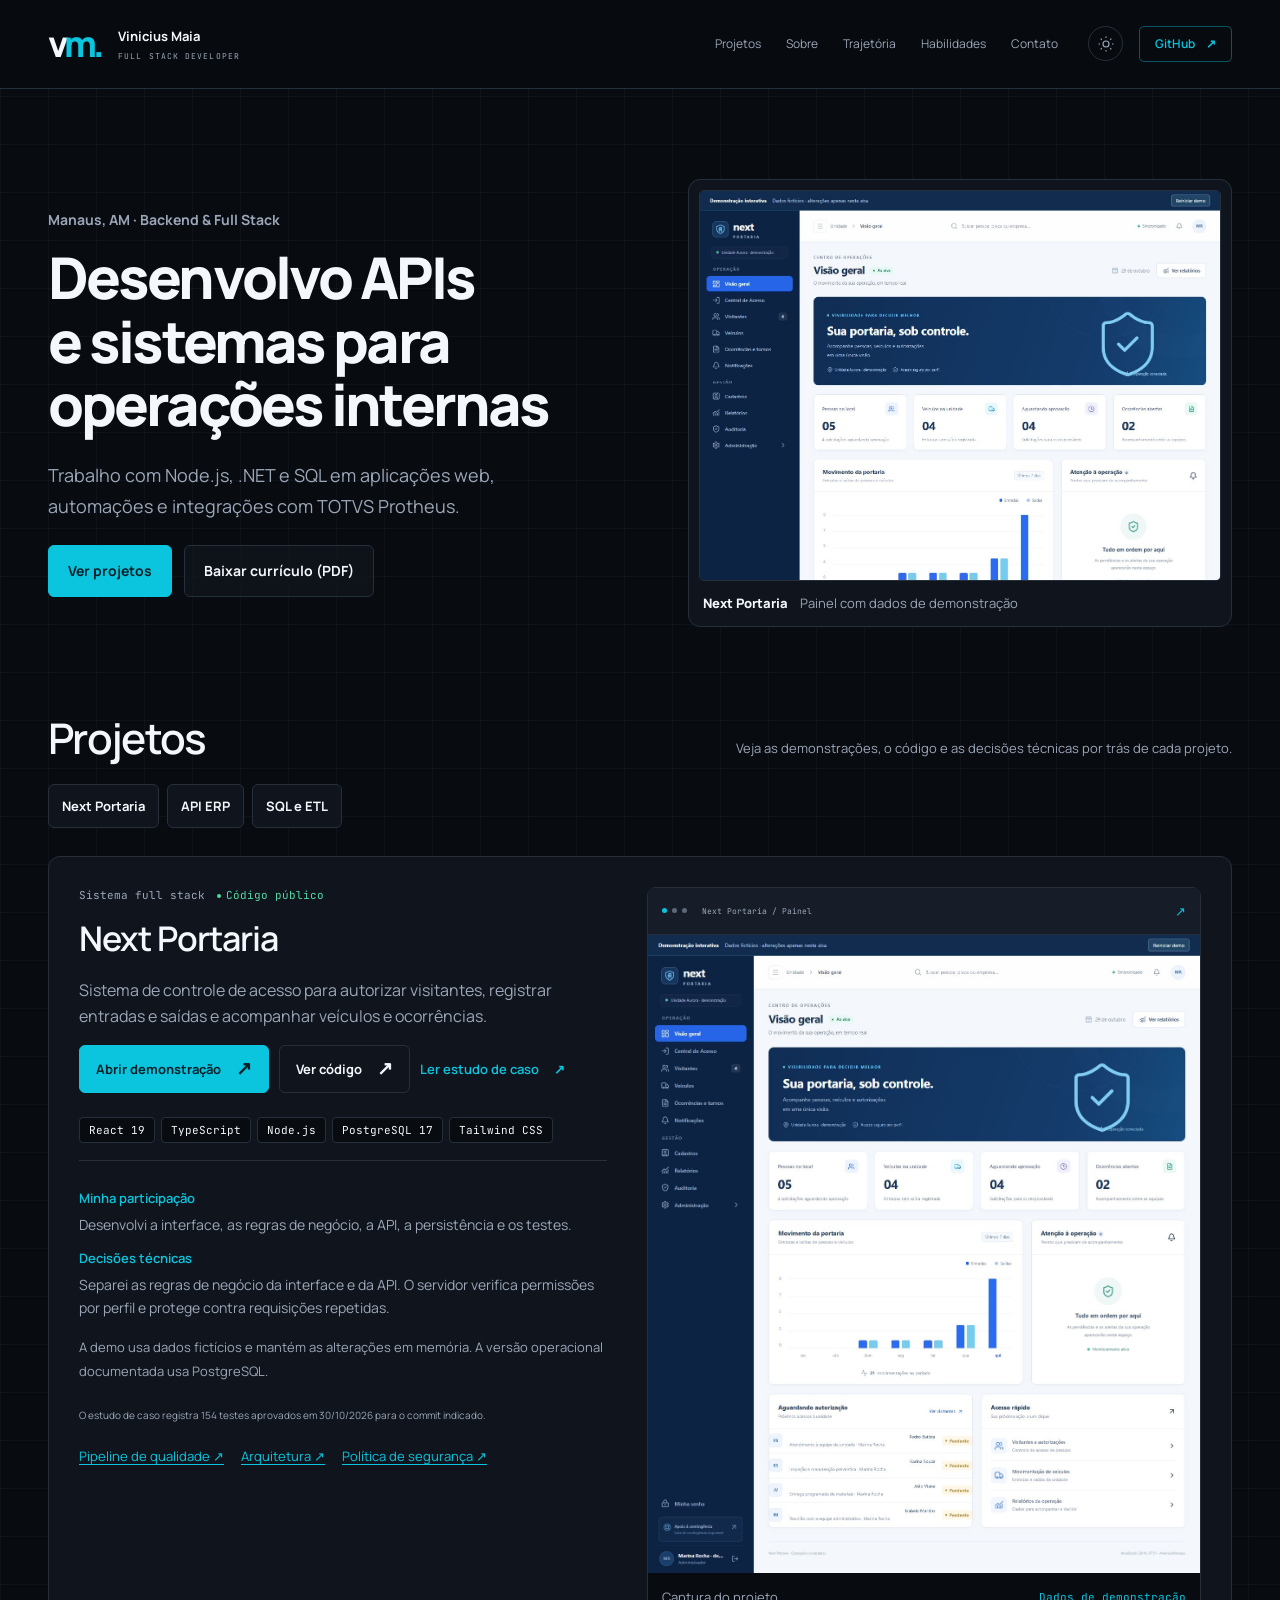
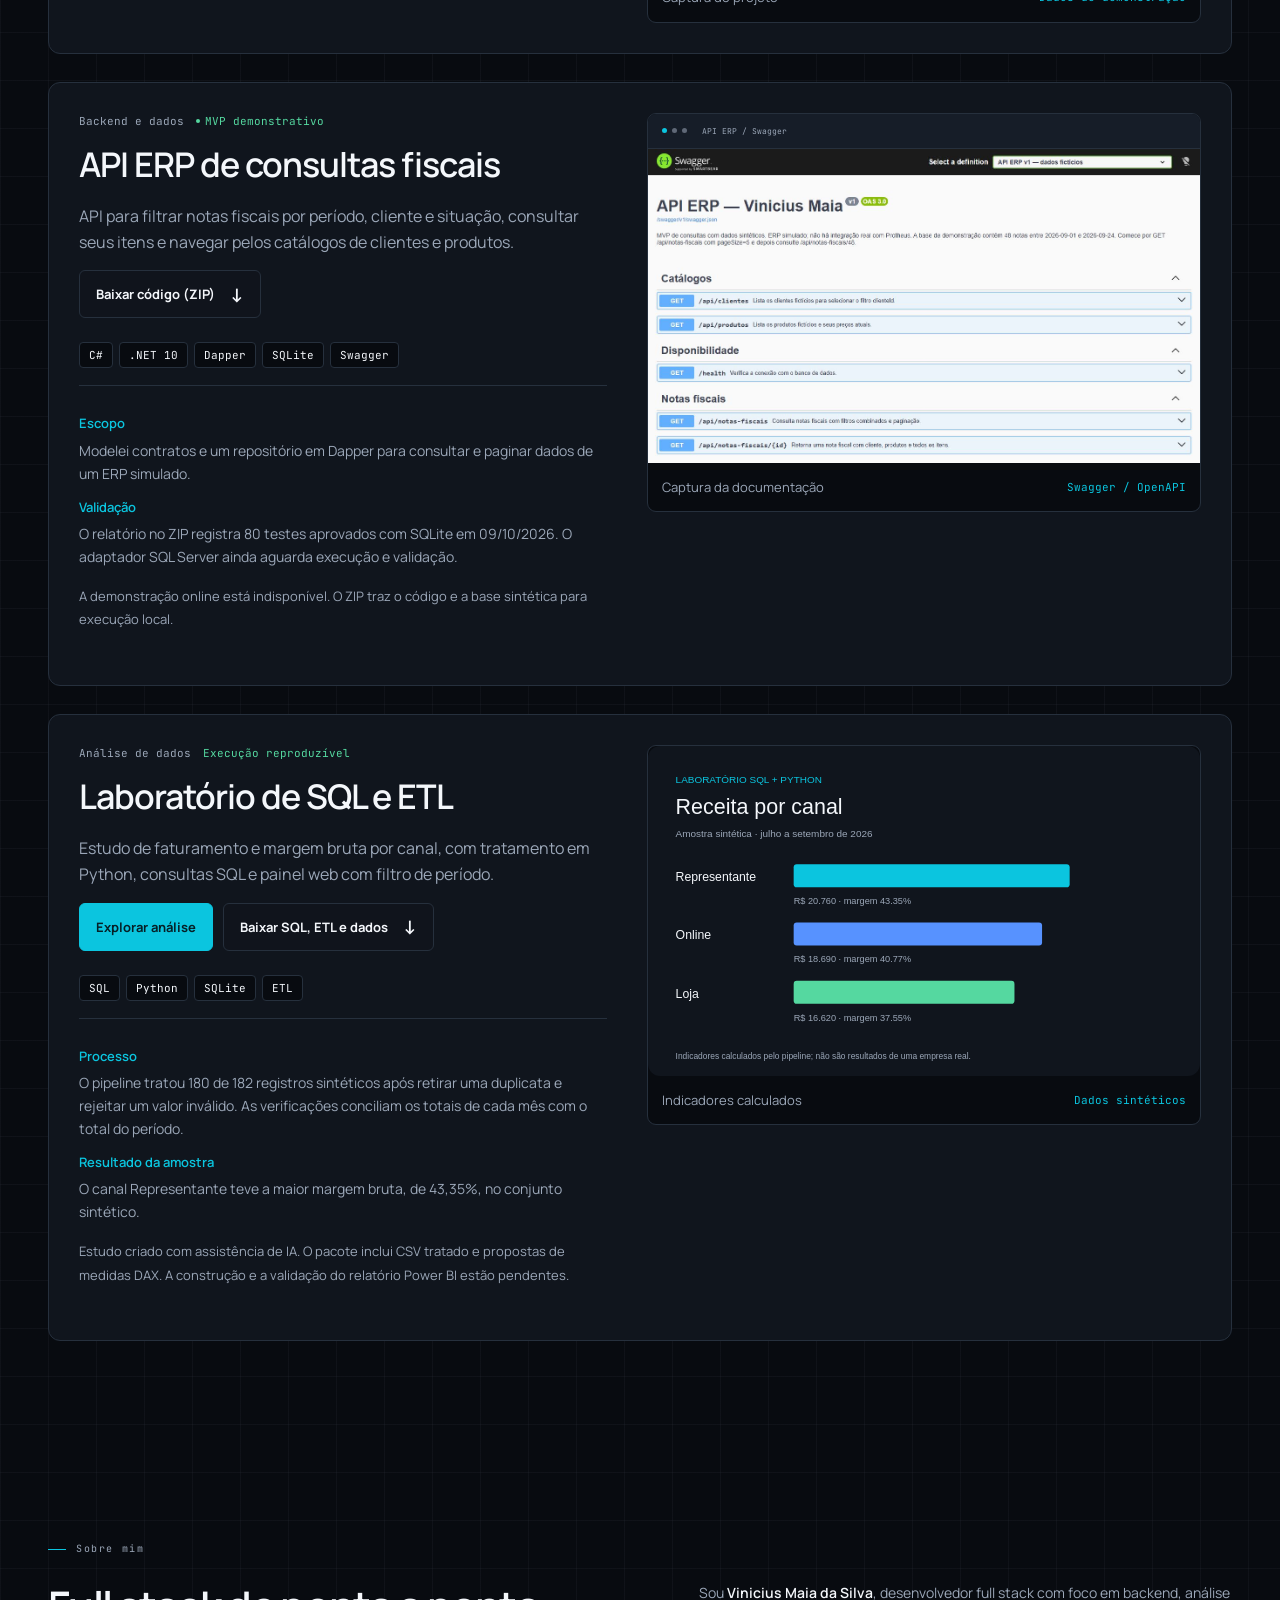
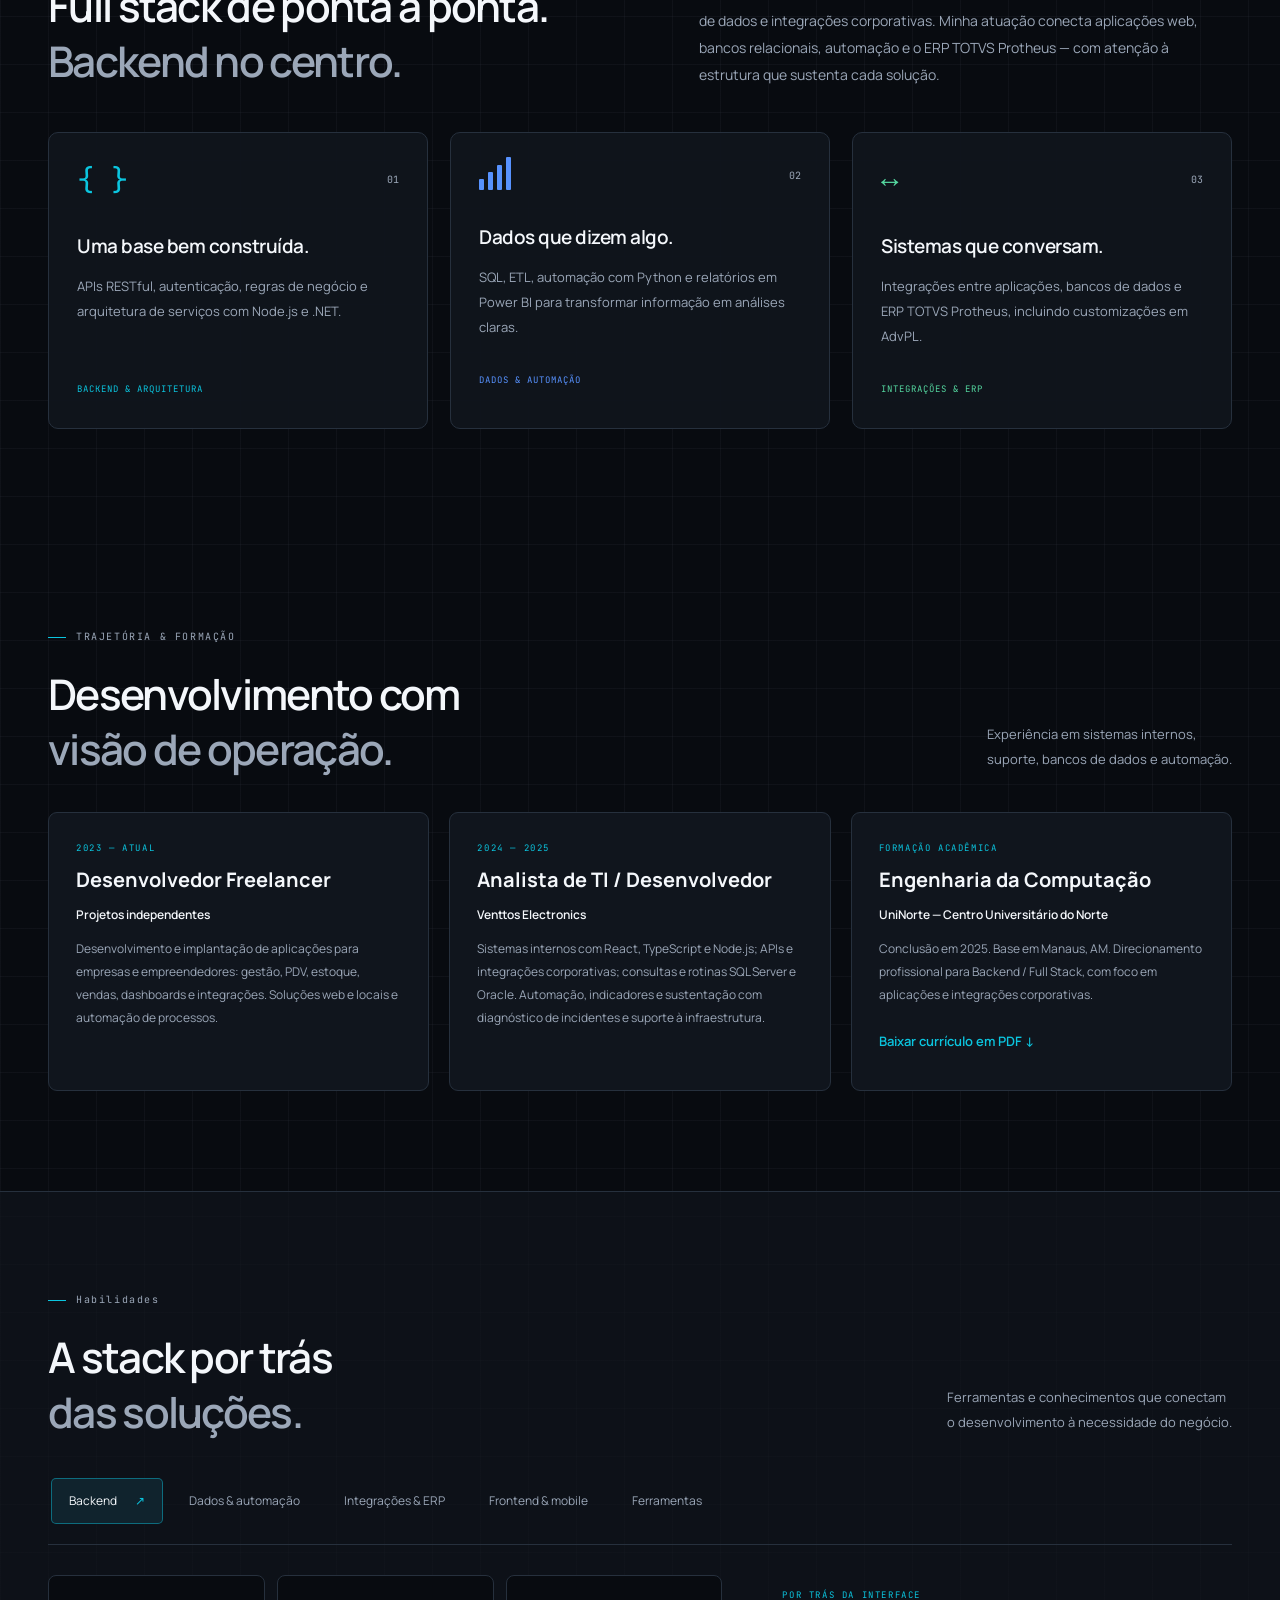
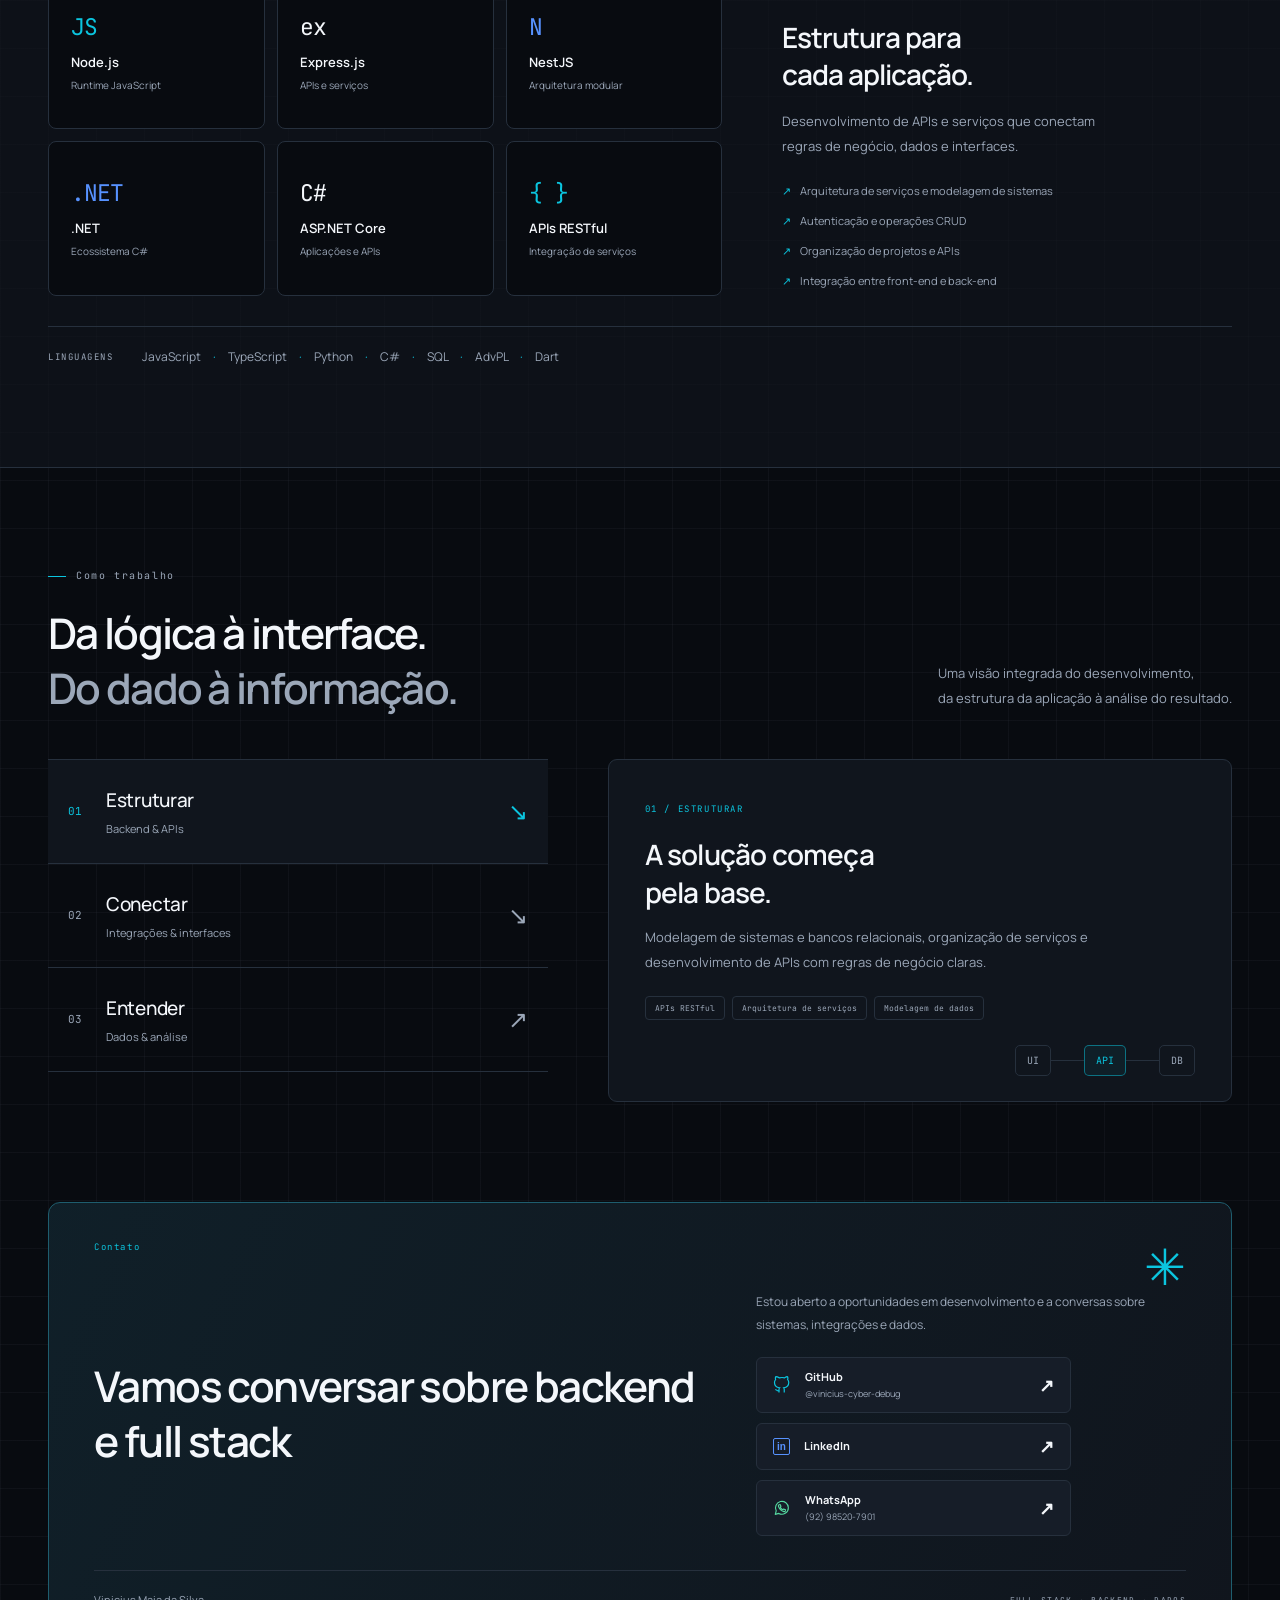
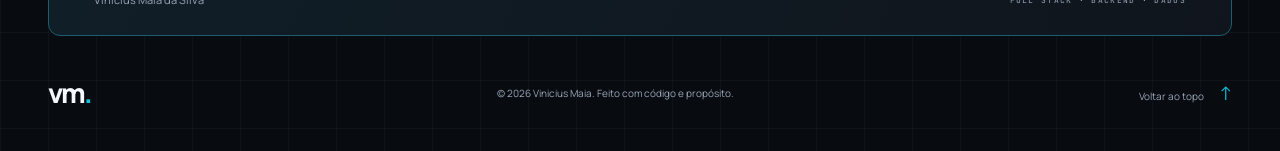
==== commit 992027a4: "Melhora a navegação móvel e a acessibilidade do portfólio" ====
--- a/index.html
+++ b/index.html
@@ -10,8 +10,8 @@
   <meta property="og:type" content="website">
   <title>Vinicius Maia | Backend e Full Stack</title>
   <link rel="icon" type="image/svg+xml" href="favicon.svg">
-  <link rel="stylesheet" href="styles.css">
-  <script src="app.js" defer></script>
+  <link rel="stylesheet" href="styles.css?v=20261126-2">
+  <script src="app.js?v=20261126-2" defer></script>
 </head>
 <body>
   <a class="skip-link" href="#conteudo">Pular para o conteúdo</a>
@@ -56,8 +56,25 @@
         <h2>Projetos</h2>
         <p>Veja as demonstrações, o código e as decisões técnicas por trás de cada projeto.</p>
       </div>
+      <nav class="project-shortcuts" aria-label="Atalhos dos projetos">
+        <ul>
+          <li><a href="#portaria-project-title">Next Portaria</a></li>
+          <li><a href="#erp-project-title">API ERP</a></li>
+          <li><a href="#data-project-title">SQL e ETL</a></li>
+        </ul>
+      </nav>
 
       <article class="featured-project" aria-labelledby="portaria-project-title">
+        <div class="project-overview">
+          <div class="project-meta"><span>Sistema full stack</span><span class="project-status"><i></i> Código público</span></div>
+          <h3 id="portaria-project-title" tabindex="-1">Next Portaria</h3>
+          <p class="project-description">Sistema de controle de acesso para autorizar visitantes, registrar entradas e saídas e acompanhar veículos e ocorrências.</p>
+          <div class="project-actions">
+            <a class="button button-primary" href="https://vinicius-cyber-debug.github.io/Next-Portaria/" target="_blank" rel="noopener noreferrer">Abrir demonstração <span aria-hidden="true">↗</span></a>
+            <a class="button button-outline" href="https://github.com/vinicius-cyber-debug/Next-Portaria" target="_blank" rel="noopener noreferrer">Ver código <span aria-hidden="true">↗</span></a>
+            <a class="project-github" href="https://github.com/vinicius-cyber-debug/Next-Portaria/blob/main/docs/ESTUDO-DE-CASO.md" target="_blank" rel="noopener noreferrer">Ler estudo de caso <span aria-hidden="true">↗</span></a>
+          </div>
+        </div>
         <figure class="project-preview">
           <div class="preview-browser" aria-hidden="true"><span><i></i><i></i><i></i></span><small>Next Portaria / Painel</small><b>↗</b></div>
           <a href="https://vinicius-cyber-debug.github.io/Next-Portaria/" target="_blank" rel="noopener noreferrer" aria-label="Abrir demonstração do Next Portaria">
@@ -66,9 +83,6 @@
           <figcaption>Captura do projeto <span>Dados de demonstração</span></figcaption>
         </figure>
         <div class="featured-project-content">
-          <div class="project-meta"><span>Sistema full stack</span><span class="project-status"><i></i> Código público</span></div>
-          <h3 id="portaria-project-title">Next Portaria</h3>
-          <p class="project-description">Sistema de controle de acesso para autorizar visitantes, registrar entradas e saídas e acompanhar veículos e ocorrências.</p>
           <div class="project-stack" aria-label="Tecnologias do Next Portaria"><span>React 19</span><span>TypeScript</span><span>Node.js</span><span>PostgreSQL 17</span><span>Tailwind CSS</span></div>
           <dl class="project-evidence">
             <dt>Minha participação</dt>
@@ -83,15 +97,18 @@
             <a href="https://github.com/vinicius-cyber-debug/Next-Portaria/blob/main/docs/ARQUITETURA.md" target="_blank" rel="noopener noreferrer">Arquitetura ↗</a>
             <a href="https://github.com/vinicius-cyber-debug/Next-Portaria/blob/main/SECURITY.md" target="_blank" rel="noopener noreferrer">Política de segurança ↗</a>
           </div>
+        </div>
+      </article>
+
+      <article class="featured-project" aria-labelledby="erp-project-title">
+        <div class="project-overview">
+          <div class="project-meta"><span>Backend e dados</span><span class="project-status"><i></i> MVP demonstrativo</span></div>
+          <h3 id="erp-project-title" tabindex="-1">API ERP de consultas fiscais</h3>
+          <p class="project-description">API para filtrar notas fiscais por período, cliente e situação, consultar seus itens e navegar pelos catálogos de clientes e produtos.</p>
           <div class="project-actions">
-            <a class="button button-primary" href="https://vinicius-cyber-debug.github.io/Next-Portaria/" target="_blank" rel="noopener noreferrer">Abrir demonstração <span aria-hidden="true">↗</span></a>
-            <a class="button button-outline" href="https://github.com/vinicius-cyber-debug/Next-Portaria" target="_blank" rel="noopener noreferrer">Ver código <span aria-hidden="true">↗</span></a>
-            <a class="project-github" href="https://github.com/vinicius-cyber-debug/Next-Portaria/blob/main/docs/ESTUDO-DE-CASO.md" target="_blank" rel="noopener noreferrer">Ler estudo de caso <span aria-hidden="true">↗</span></a>
-          </div>
-        </div>
-      </article>
-
-      <article class="featured-project" aria-labelledby="erp-project-title">
+            <a class="button button-outline" href="assets/projects/api-erp-codigo.zip" download="api-erp-vinicius-maia.zip">Baixar código (ZIP) <span aria-hidden="true">↓</span></a>
+          </div>
+        </div>
         <figure class="project-preview">
           <div class="preview-browser" aria-hidden="true"><span><i></i><i></i><i></i></span><small>API ERP / Swagger</small></div>
           <div>
@@ -100,9 +117,6 @@
           <figcaption>Captura da documentação <span>Swagger / OpenAPI</span></figcaption>
         </figure>
         <div class="featured-project-content">
-          <div class="project-meta"><span>Backend e dados</span><span class="project-status"><i></i> MVP demonstrativo</span></div>
-          <h3 id="erp-project-title">API ERP de consultas fiscais</h3>
-          <p class="project-description">API para filtrar notas fiscais por período, cliente e situação, consultar seus itens e navegar pelos catálogos de clientes e produtos.</p>
           <div class="project-stack" aria-label="Tecnologias do projeto"><span>C#</span><span>.NET 10</span><span>Dapper</span><span>SQLite</span><span>Swagger</span></div>
           <dl class="project-evidence">
             <dt>Escopo</dt>
@@ -111,21 +125,24 @@
             <dd>O relatório no ZIP registra 80 testes aprovados com SQLite em 09/10/2026. O adaptador SQL Server ainda aguarda execução e validação.</dd>
           </dl>
           <p class="project-database-note">A demonstração online está indisponível. O ZIP traz o código e a base sintética para execução local.</p>
+        </div>
+      </article>
+
+      <article class="featured-project" aria-labelledby="data-project-title">
+        <div class="project-overview">
+          <div class="project-meta"><span>Análise de dados</span><span class="project-status">Execução reproduzível</span></div>
+          <h3 id="data-project-title" tabindex="-1">Laboratório de SQL e ETL</h3>
+          <p class="project-description">Estudo de faturamento e margem bruta por canal, com tratamento em Python, consultas SQL e painel web com filtro de período.</p>
           <div class="project-actions">
-            <a class="button button-outline" href="assets/projects/api-erp-codigo.zip" download="api-erp-vinicius-maia.zip">Baixar código (ZIP) <span aria-hidden="true">↓</span></a>
-          </div>
-        </div>
-      </article>
-
-      <article class="featured-project" aria-labelledby="data-project-title">
+            <a class="button button-primary" href="projetos/analise-dados.html">Explorar análise</a>
+            <a class="button button-outline" href="assets/projects/laboratorio-dados.zip" download>Baixar SQL, ETL e dados <span aria-hidden="true">↓</span></a>
+          </div>
+        </div>
         <figure class="project-preview">
           <img src="assets/projects/data-case.svg" alt="Gráfico calculado pelo pipeline de SQL e Python com receitas por canal em uma amostra sintética." loading="lazy">
           <figcaption>Indicadores calculados <span>Dados sintéticos</span></figcaption>
         </figure>
         <div class="featured-project-content">
-          <div class="project-meta"><span>Análise de dados</span><span class="project-status">Execução reproduzível</span></div>
-          <h3 id="data-project-title">Laboratório de SQL e ETL</h3>
-          <p class="project-description">Estudo de faturamento e margem bruta por canal, com tratamento em Python, consultas SQL e painel web com filtro de período.</p>
           <div class="project-stack" aria-label="Tecnologias do laboratório"><span>SQL</span><span>Python</span><span>SQLite</span><span>ETL</span></div>
           <dl class="project-evidence">
             <dt>Processo</dt>
@@ -134,10 +151,6 @@
             <dd>O canal Representante teve a maior margem bruta, de 43,35%, no conjunto sintético.</dd>
           </dl>
           <p class="project-database-note">Estudo criado com assistência de IA. O pacote inclui CSV tratado e propostas de medidas DAX. A construção e a validação do relatório Power BI estão pendentes.</p>
-          <div class="project-actions">
-            <a class="button button-primary" href="projetos/analise-dados.html">Explorar análise</a>
-            <a class="button button-outline" href="assets/projects/laboratorio-dados.zip" download>Baixar SQL, ETL e dados <span aria-hidden="true">↓</span></a>
-          </div>
         </div>
       </article>
     </section>
--- a/styles.css
+++ b/styles.css
@@ -123,6 +123,7 @@
 .skills-tabs button{background:transparent;color:var(--muted);border:1px solid transparent;border-radius:5px;padding:12px 17px;font-size:12px;white-space:nowrap;transition:background-color .25s,border-color .25s,color .25s}
 .skills-tabs button:hover{color:var(--text)}
 .skills-tabs button[aria-selected=true]{background:color-mix(in srgb,var(--accent) 8%,var(--surface));border-color:color-mix(in srgb,var(--accent) 45%,transparent);color:var(--text)}
+.skills-tabs button:focus-visible { outline-offset: -4px; }
 .skills-tabs button span{color:var(--accent);margin-left:16px}
 .skill-panel{display:grid;grid-template-columns:1.5fr 1fr;gap:60px;padding-top:30px;min-height:346px}
 .skill-tiles{display:grid;grid-template-columns:repeat(3,1fr);gap:12px}
@@ -164,16 +165,59 @@
 .flow-decoration .highlight{border-color:color-mix(in srgb,var(--accent) 50%,transparent);color:var(--accent);background:color-mix(in srgb,var(--accent) 6%,transparent)}
 .flow-decoration i{height:1px;width:33px;background:var(--line)}
 .projects{padding-top:20px}
+.project-shortcuts ul {
+  display: flex;
+  flex-wrap: wrap;
+  gap: 8px;
+  margin: 18px 0 0;
+  padding: 0;
+  list-style: none;
+}
+.project-shortcuts a {
+  display: inline-flex;
+  align-items: center;
+  min-height: 44px;
+  padding: 8px 13px;
+  border: 1px solid var(--line);
+  border-radius: 6px;
+  background: var(--surface);
+  font-size: 13px;
+  font-weight: 700;
+}
+.project-shortcuts a:hover { border-color: var(--accent); }
 .project-github{font-size:11px;font-weight:600;color:var(--accent);display:inline-flex;align-items:center;gap:15px}
 .project-github:hover span{transform:translate(2px,-2px)}
 .project-github span{transition:transform .25s}
-.featured-project{display:grid;grid-template-columns:1.05fr 1fr;align-items:center;gap:40px;background:var(--surface);border:1px solid var(--line);border-radius:12px;padding:30px;margin-top:39px}
-.project-preview{margin:0;min-width:0;border:1px solid var(--line);border-radius:9px;overflow:hidden;background:var(--bg)}
+.featured-project {
+  display: grid;
+  grid-template:
+    "overview preview" max-content
+    "details preview" 1fr
+    / minmax(0, 1fr) minmax(0, 1.05fr);
+  align-items: start;
+  gap: 24px 40px;
+  margin-top: 28px;
+  padding: 30px;
+  border: 1px solid var(--line);
+  border-radius: 12px;
+  background: var(--surface);
+}
+.project-overview { grid-area: overview; }
+.featured-project-content { grid-area: details; }
+.project-preview{grid-area:preview;margin:0;min-width:0;border:1px solid var(--line);border-radius:9px;overflow:hidden;background:var(--bg)}
 .preview-browser{display:flex;align-items:center;gap:15px;padding:12px 14px;border-bottom:1px solid var(--line);background:var(--surface-2)}
 .preview-browser>span{display:flex;gap:5px}.preview-browser i{height:5px;width:5px;border-radius:50%;background:var(--muted);opacity:.55}.preview-browser i:first-child{background:var(--accent);opacity:1}
 .preview-browser small{font:8px var(--mono);color:var(--muted)}.preview-browser b{margin-left:auto;font-size:13px;font-weight:400;color:var(--accent)}
 .project-preview a{display:block;background:#fafafa}.project-preview img{display:block;width:100%;height:auto;transition:opacity .25s}.project-preview a:hover img{opacity:.92}
-.project-preview a:focus-visible { outline-offset: -4px; }
+.project-preview a { position: relative; }
+.project-preview a:focus-visible { outline: 2px solid #111; outline-offset: -2px; }
+.project-preview a:focus-visible::after {
+  content: '';
+  position: absolute;
+  inset: 2px;
+  border: 2px solid #fff;
+  pointer-events: none;
+}
 .project-preview figcaption{padding:13px 14px;font-size:10px;color:var(--muted);display:flex;align-items:center;justify-content:space-between;gap:10px}.project-preview figcaption span{font:7px var(--mono);letter-spacing:.5px;color:var(--accent)}
 .featured-project-content{min-width:0}.project-meta{display:flex;flex-wrap:wrap;align-items:center;gap:12px;color:var(--muted);font:11px/1.6 var(--mono);margin-bottom:14px}
 .project-status{display:flex;align-items:center;gap:5px;color:var(--green)}.project-status i{width:4px;height:4px;border-radius:50%;background:currentColor}
@@ -192,12 +236,15 @@
 .project-actions .button, .project-actions .project-github { min-height: 44px; font-size: 13px; }
 
 @media (max-width: 1100px) {
-  .featured-project { gap: 28px; padding: 25px; }
+  .featured-project { column-gap: 28px; padding: 25px; }
   .featured-project h3 { font-size: 30px; }
 }
 @media (max-width: 800px) {
-  .featured-project { grid-template-columns: 1fr; gap: 24px; padding: 24px; }
-  .project-preview, .featured-project-content { width: 100%; max-width: 600px; margin-inline: auto; }
+  .featured-project {
+    grid-template: "overview" "preview" "details" / minmax(0, 1fr);
+    padding: 24px;
+  }
+  .project-overview, .project-preview, .featured-project-content { width: 100%; max-width: 600px; margin-inline: auto; }
 }
 @media (max-width: 600px) {
   .featured-project { padding: 18px; margin-top: 24px; }
@@ -314,3 +361,10 @@
 @media(prefers-reduced-motion:reduce){html{scroll-behavior:auto}*,*:before,*:after{transition:none!important;animation:none!important}.reveal-item{opacity:1!important;translate:none!important}}
 
 .career-grid{display:grid;grid-template-columns:repeat(3,1fr);gap:20px;margin-top:35px}.career-card{border:1px solid var(--line);border-radius:9px;background:var(--surface);padding:27px}.career-card>.eyebrow{color:var(--accent);font-size:9px}.career-card h3{font-size:20px;line-height:1.4;margin-bottom:10px}.career-card p{font-size:12px;color:var(--muted);line-height:1.9}.career-company{color:var(--text)!important;font-weight:600}.project-evidence{border-top:1px solid var(--line);padding-top:15px;margin:17px 0}.project-evidence dt{font-size:13px;color:var(--accent);font-weight:600;margin-top:11px}.project-evidence dd{margin:4px 0 0;font-size:14px;line-height:1.65;color:var(--muted)}.quality-links{display:flex;flex-wrap:wrap;gap:10px 17px;margin:17px 0 23px}.quality-links span{width:100%;font-size:10px;color:var(--muted);line-height:1.8}.quality-links a{font-size:13px;color:var(--accent);text-decoration:underline;text-underline-offset:.2em}.project-preview>img{width:100%;height:auto;display:block}@media(max-width:800px){.career-grid{grid-template-columns:1fr}.career-card h3{font-size:21px}.career-card p{font-size:13px}}
+.quality-links a, .career-card .project-github {
+  display: inline-flex;
+  align-items: center;
+  min-height: 44px;
+  padding-block: 8px;
+  font-size: 13px;
+}
